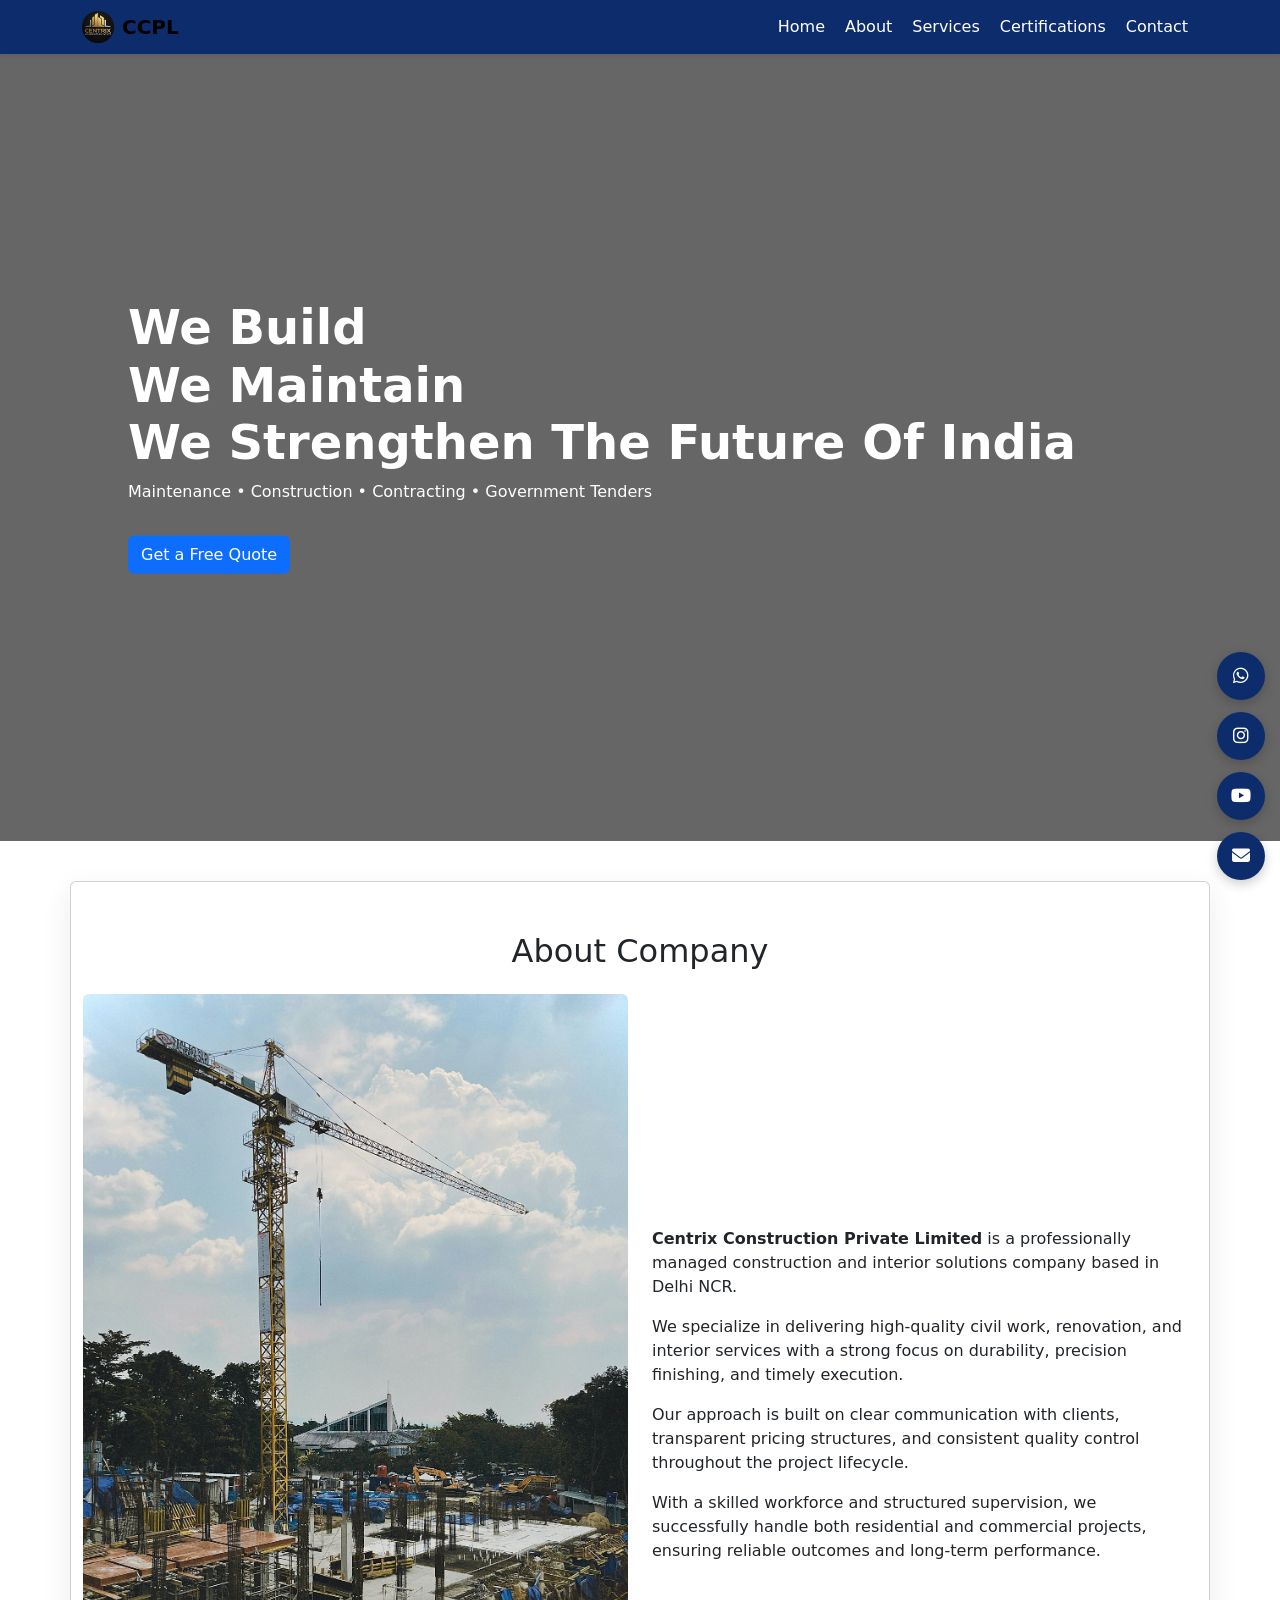
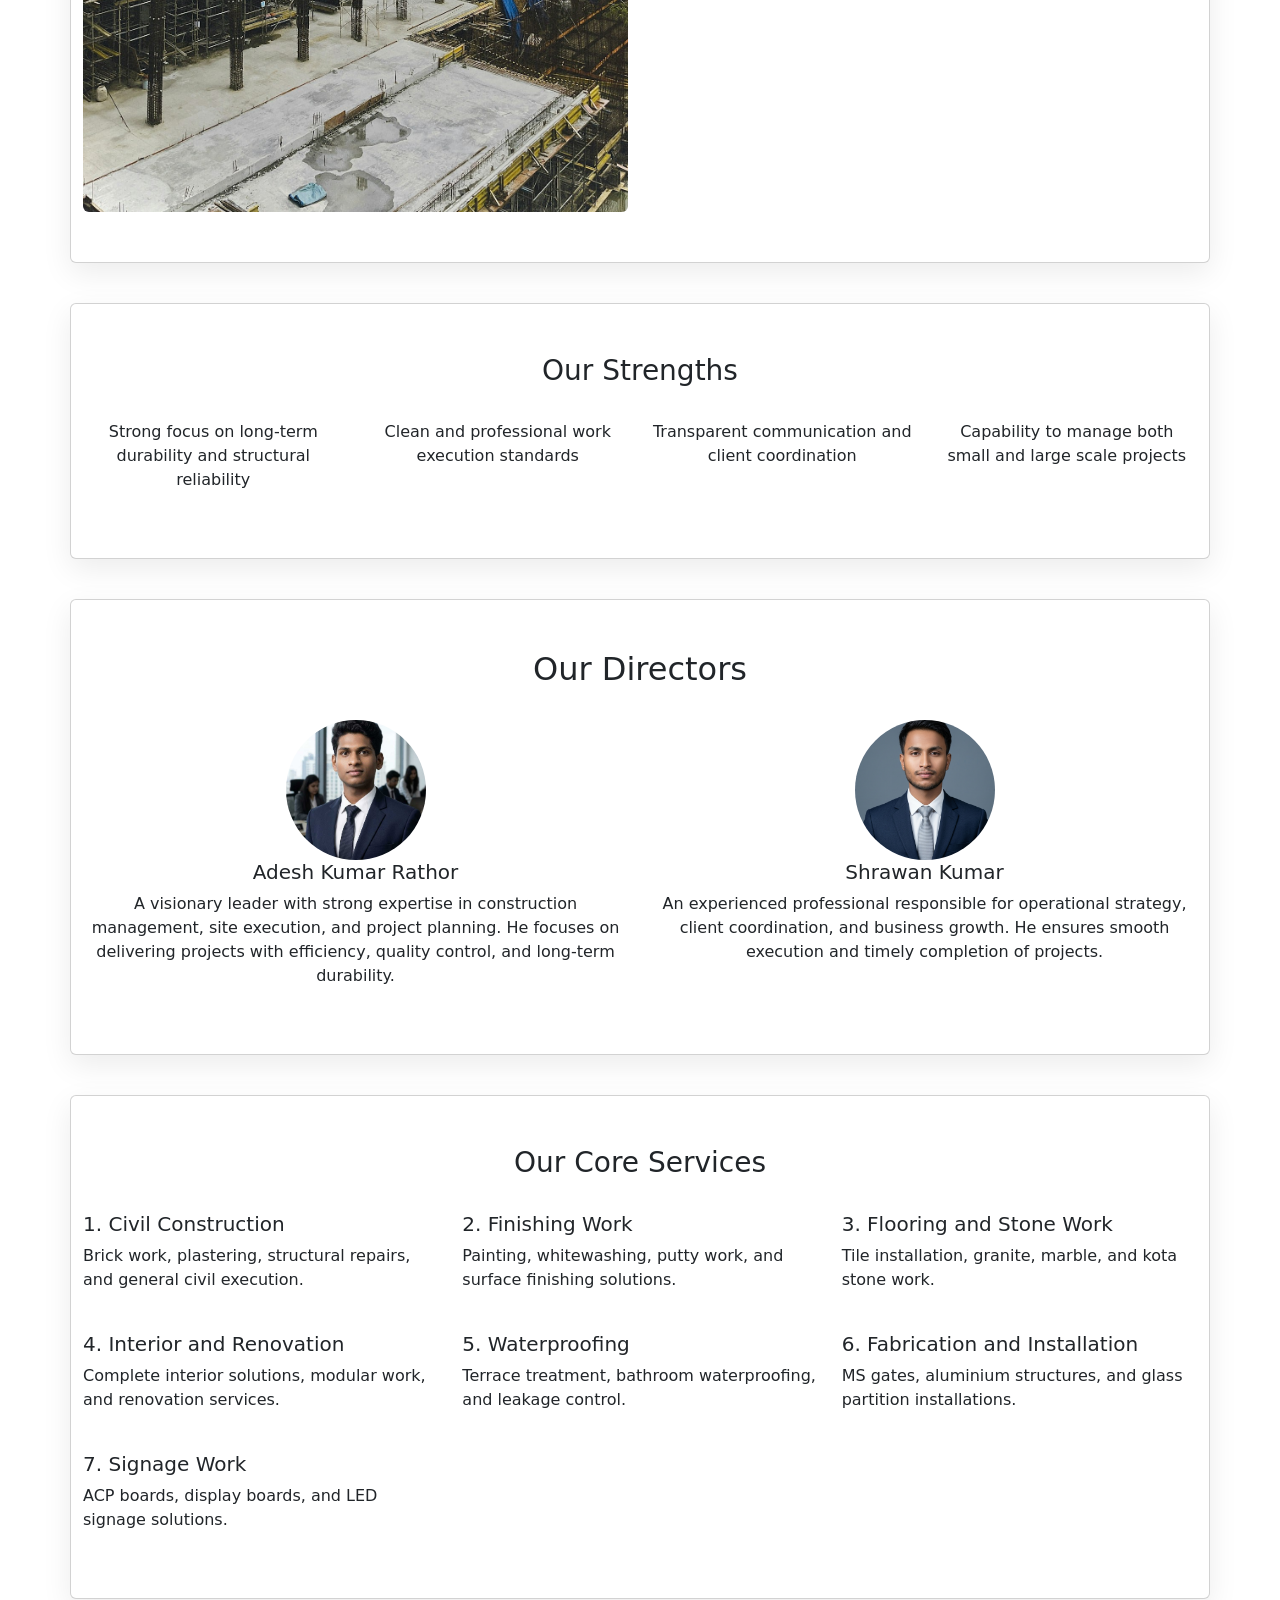
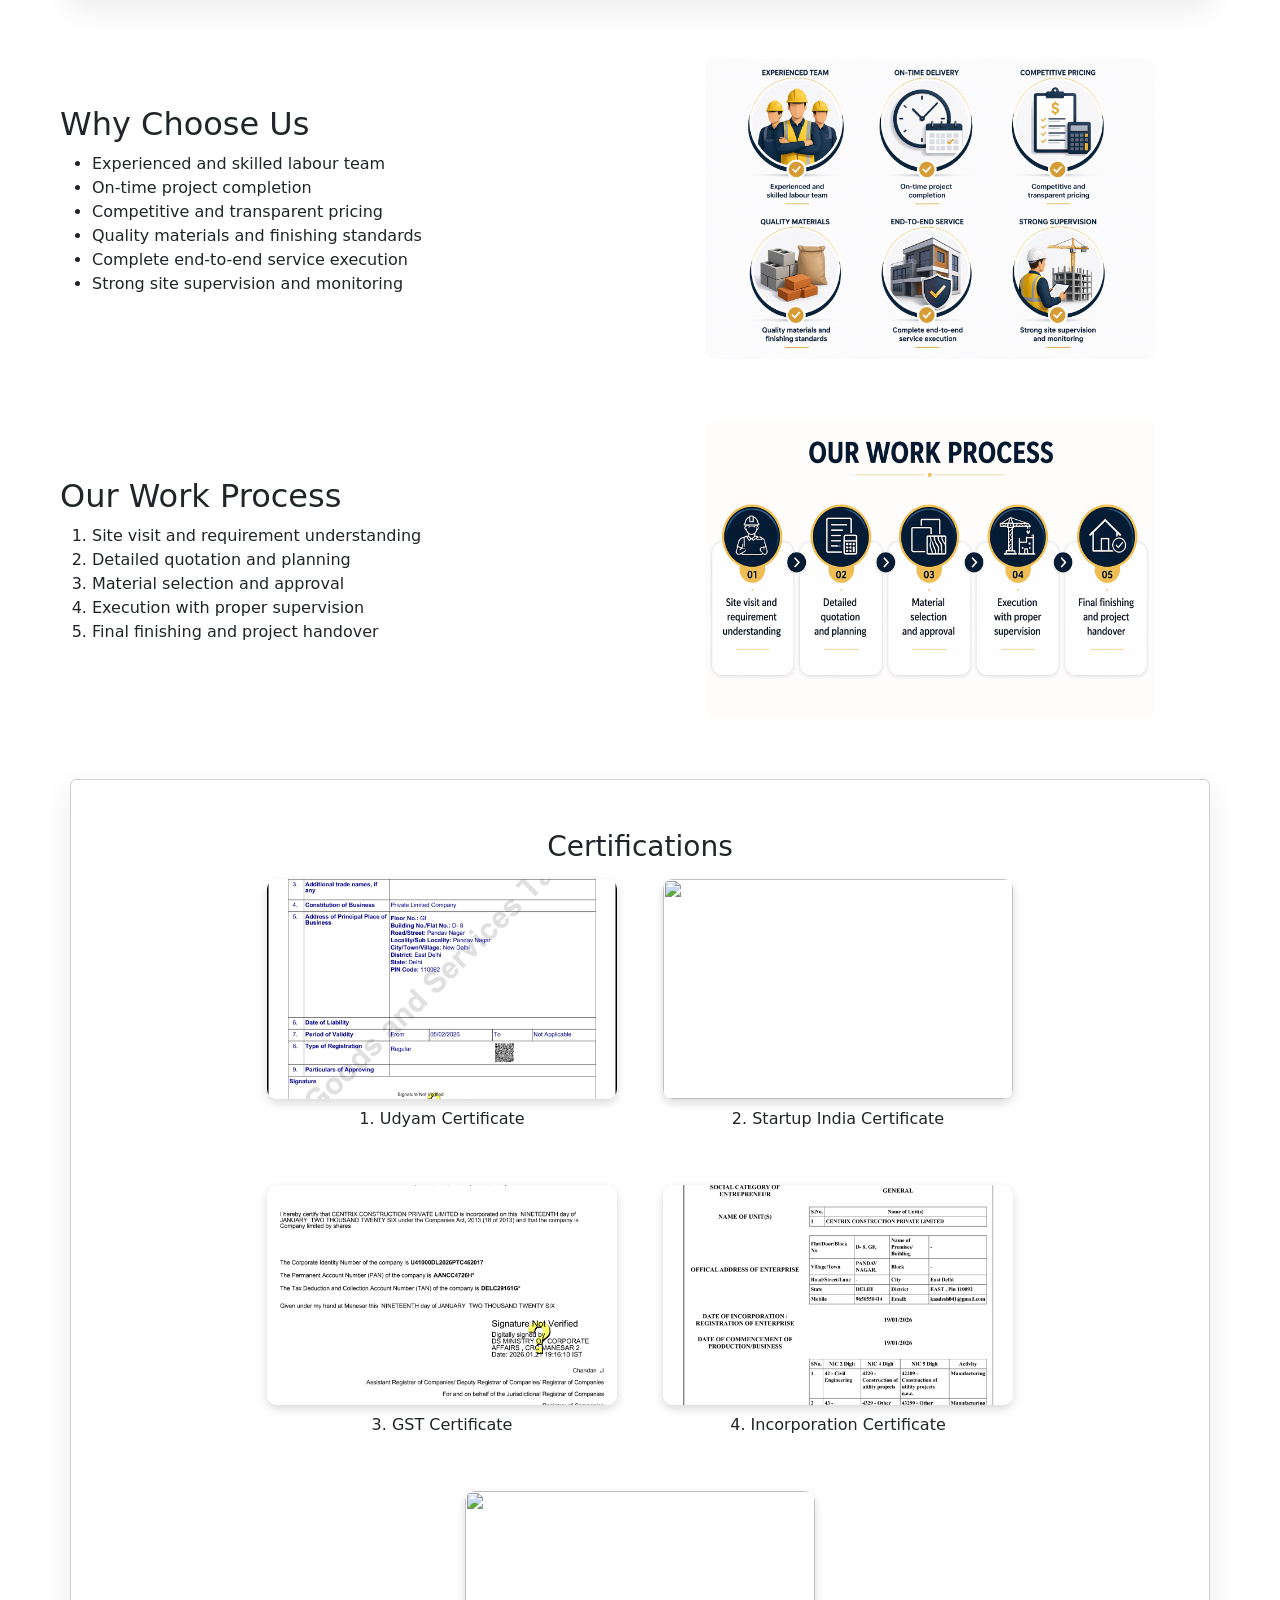
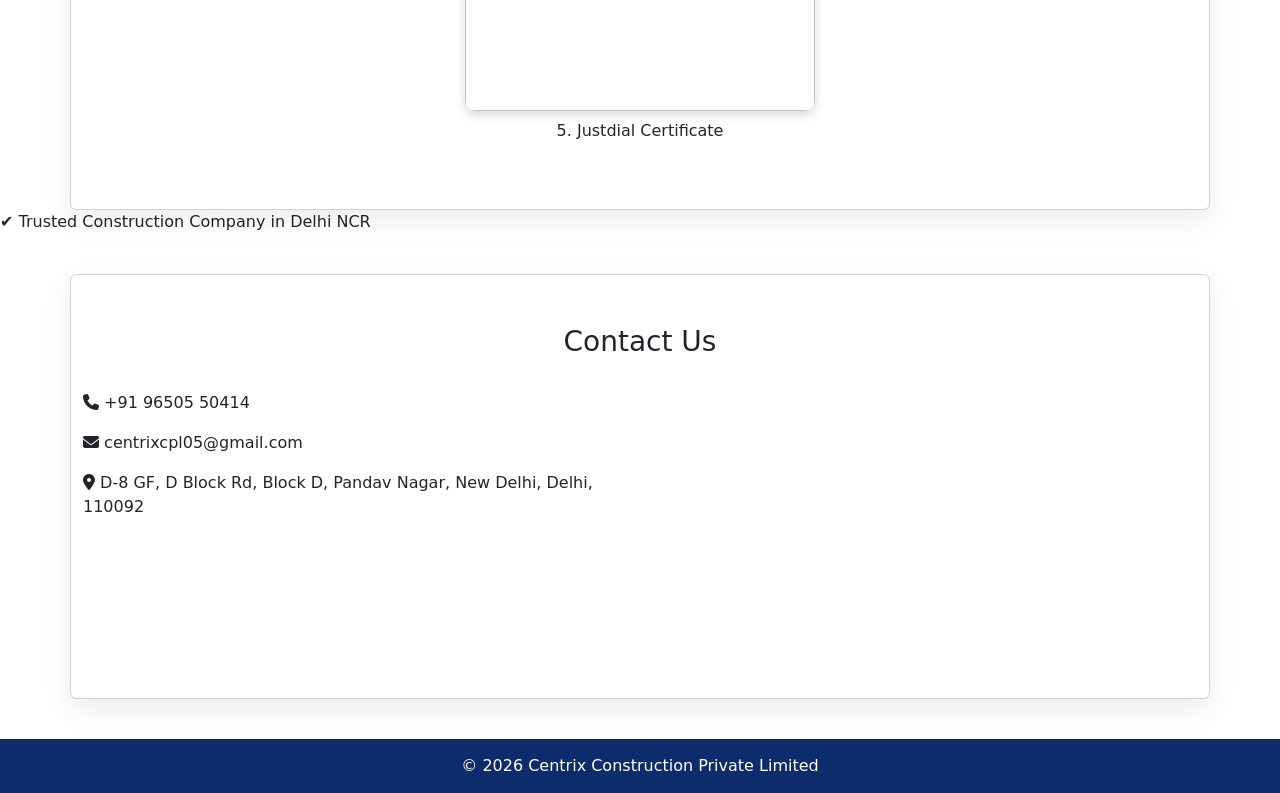
==== index.html @ 038dac26 "Update index.html" ====
<!DOCTYPE html>

<html lang="en">
<head>

<meta charset="UTF-8">
<meta name="viewport" content="width=device-width, initial-scale=1.0">

<title>construction company in delhi | Centrix Construction Pvt Ltd</title> 

<meta name="description" content="Centrix Construction Pvt Ltd is a leading construction company in Delhi offering civil construction, maintenance, contracting, and government tender services.">

<link rel="stylesheet" href="style.css">

<link href="https://cdn.jsdelivr.net/npm/bootstrap@5.3.0/dist/css/bootstrap.min.css" rel="stylesheet">

<link href="https://fonts.googleapis.com/css2?family=Poppins:wght@300;400;600;700&display=swap" rel="stylesheet">

<link rel="stylesheet" href="https://cdnjs.cloudflare.com/ajax/libs/font-awesome/6.5.0/css/all.min.css">

</head>

   <link rel="icon" href="images/logo.png" type="image/png">

<script type="application/ld+json">
{
  "@context": "https://schema.org",
  "@type": "Organization",
  "name": "Centrix Construction Private Limited",
  "url": "https://www.centrixconstructionprivatelimited.com",
  "logo": "https://www.centrixconstructionprivatelimited.com/images/logo.png"
}
</script>

  <script type="application/ld+json">
{
 "@context": "https://schema.org",
 "@type": "WebSite",
 "name": "Centrix Construction Pvt Ltd",
 "url": "https://www.centrixconstructionprivatelimited.com",
 "potentialAction": {
   "@type": "SearchAction",
   "target": "https://www.centrixconstructionprivatelimited.com/?s={search_term_string}",
   "query-input": "required name=search_term_string"
 }
}
</script>

<link rel="icon" href="/favicon.ico" type="image/x-icon">
<link rel="icon" type="image/png" sizes="32x32" href="/images/logo.png">
<link rel="apple-touch-icon" href="/images/logo.png">
<meta property="og:image" content="https://centrixconstructionprivatelimited.com/images/logo.png">

<body>

<div class="topbar">
  <div class="container d-flex justify-content-between">
    <span>Centrix Construction Private Limited</span>
    <span><i class="fa fa-phone"></i> +91 96505 50414</span>
  </div>
</div>

<nav id="navbar" class="navbar fixed-top shadow-sm">
  <div class="container d-flex justify-content-between align-items-center">
<a class="navbar-brand fw-bold text-black d-flex align-items-center m-0">
  <img src="images/logo.png" width="32" class="me-2">
  CCPL
</a>

<div class="nav-scroll">
  <ul class="navbar-nav flex-row m-0">
    <li class="nav-item"><a class="nav-link" href="#home">Home</a></li>
    <li class="nav-item"><a class="nav-link" href="#about">About</a></li>
    <li class="nav-item"><a class="nav-link" href="#services">Services</a></li>
    <li class="nav-item"><a class="nav-link" href="#certifications">Certifications</a></li>
    <li class="nav-item"><a class="nav-link" href="#contact">Contact</a></li>
  </ul>
</div>

  </div>
</nav>
  
<section id="home" class="hero">
  <div class="overlay"></div>
  <div class="hero-content">
    <h1>
      <div>We Build</div>
      <div>We Maintain</div>
      <div>We Strengthen The Future Of India</div>
    </h1>
    <p>Maintenance • Construction • Contracting • Government Tenders</p>
    <a href="#contact" class="btn btn-primary mt-3">Get a Free Quote</a>
  </div>
</section>

<section id="about" class="container section-card card">
  <h2 class="text-center mb-4">About Company</h2>

  <div class="row align-items-center">
    <div class="col-md-6">
      <img src="images/team.jpg" class="img-fluid rounded">
    </div>
<div class="col-md-6">
  <p>
    <strong>Centrix Construction Private Limited</strong> is a professionally managed construction and interior solutions company based in Delhi NCR.
  </p>

  <p>
    We specialize in delivering high-quality civil work, renovation, and interior services with a strong focus on durability, precision finishing, and timely execution.
  </p>

  <p>
    Our approach is built on clear communication with clients, transparent pricing structures, and consistent quality control throughout the project lifecycle.
  </p>

  <p>
    With a skilled workforce and structured supervision, we successfully handle both residential and commercial projects, ensuring reliable outcomes and long-term performance.
  </p>
</div>

  </div>
</section>

<section class="container section-card text-center card">
  <h3>Our Strengths</h3>
  <div class="row mt-4">
    <div class="col-md-3">
      <p>Strong focus on long-term durability and structural reliability</p>
    </div>
    <div class="col-md-3">
      <p>Clean and professional work execution standards</p>
    </div>
    <div class="col-md-3">
      <p>Transparent communication and client coordination</p>
    </div>
    <div class="col-md-3">
      <p>Capability to manage both small and large scale projects</p>
    </div>
  </div>
</section>

  <section id="directors" class="container section-card text-center card">
  <h2>Our Directors</h2>

  <div class="row mt-4">

    <div class="col-md-6">
      <img src="images/director1.jpg" class="director-img">
      <h5>Adesh Kumar Rathor</h5>
      <p>
        A visionary leader with strong expertise in construction management, site execution, and project planning. He focuses on delivering projects with efficiency, quality control, and long-term durability.
      </p>
    </div>

    <div class="col-md-6">
      <img src="images/director2.jpg" class="director-img">
      <h5>Shrawan Kumar</h5>
      <p>
        An experienced professional responsible for operational strategy, client coordination, and business growth. He ensures smooth execution and timely completion of projects.
      </p>
    </div>

  </div>
</section>

<section id="services" class="container section-card card">
  <h3 class="text-center">Our Core Services</h3>

  <div class="row mt-4">
<div class="col-md-4 mb-4">
  <h5>1. Civil Construction</h5>
  <p>Brick work, plastering, structural repairs, and general civil execution.</p>
</div>

<div class="col-md-4 mb-4">
  <h5>2. Finishing Work</h5>
  <p>Painting, whitewashing, putty work, and surface finishing solutions.</p>
</div>

<div class="col-md-4 mb-4">
  <h5>3. Flooring and Stone Work</h5>
  <p>Tile installation, granite, marble, and kota stone work.</p>
</div>

<div class="col-md-4 mb-4">
  <h5>4. Interior and Renovation</h5>
  <p>Complete interior solutions, modular work, and renovation services.</p>
</div>

<div class="col-md-4 mb-4">
  <h5>5. Waterproofing</h5>
  <p>Terrace treatment, bathroom waterproofing, and leakage control.</p>
</div>

<div class="col-md-4 mb-4">
  <h5>6. Fabrication and Installation</h5>
  <p>MS gates, aluminium structures, and glass partition installations.</p>
</div>

<div class="col-md-4">
  <h5>7. Signage Work</h5>
  <p>ACP boards, display boards, and LED signage solutions.</p>
</div>

  </div>
</section>

<div class="section-flex">
  <div class="text-content">
    <h2>Why Choose Us</h2>
    <ul>
      <li>Experienced and skilled labour team</li>
      <li>On-time project completion</li>
      <li>Competitive and transparent pricing</li>
      <li>Quality materials and finishing standards</li>
      <li>Complete end-to-end service execution</li>
      <li>Strong site supervision and monitoring</li>
    </ul>
  </div>

  <div class="image-content">
    <img src="images/whychooseus.png" alt="Why Choose Us">
  </div>
</div>

<div class="section-flex">
  <div class="text-content">
    <h2>Our Work Process</h2>
    <ol>
      <li>Site visit and requirement understanding</li>
      <li>Detailed quotation and planning</li>
      <li>Material selection and approval</li>
      <li>Execution with proper supervision</li>
      <li>Final finishing and project handover</li>
    </ol>
  </div>

  <div class="image-content">
    <img src="images/workprocess.png" alt="Work Process">
  </div>
</div>

<section id="certifications" class="container section-card text-center card">
  <h3>Certifications</h3>

  <div class="cert-container">

    <div class="cert-card">
      <img src="images/cert1.jpg" class="cert-img" onclick="openModal(this)">
      <p>1. Udyam Certificate</p>
    </div>

    <div class="cert-card">
      <img src="startup-india.jpg" class="cert-img" onclick="openModal(this)">
      <p>2. Startup India Certificate</p>
    </div>

    <div class="cert-card">
      <img src="images/cert2.jpg" class="cert-img" onclick="openModal(this)">
      <p>3. GST Certificate</p>
    </div>

    <div class="cert-card">
      <img src="images/cert3.jpg" class="cert-img" onclick="openModal(this)">
      <p>4. Incorporation Certificate</p>
    </div>

    <div class="cert-card">
      <img src="justdial.jpg" class="cert-img" onclick="openModal(this)">
      <p>5. Justdial Certificate</p>
    </div>

  </div>

  <!-- Modal -->
  <div id="certModal" class="cert-modal" onclick="closeModal()">
    <img id="certModalImg">
  </div>

</section>

   <div class="floating-banner" id="floatingBanner">
  ✔ Trusted Construction Company in Delhi NCR
</div>

<div class="floating-icons">
  <a href="https://wa.me/919650550414" target="_blank"><i class="fab fa-whatsapp"></i></a>
  <a href="https://instagram.com/centrixconstructionpvtltd" target="_blank"><i class="fab fa-instagram"></i></a>
  <a href="https://youtube.com/@Centrixconstructionpvtltd" target="_blank"><i class="fab fa-youtube"></i></a>
  <a href="mailto:centrixcpl05@gmail.com"><i class="fa fa-envelope"></i></a>
</div>

<section id="contact" class="container section-card card">
  <h3 class="text-center">Contact Us</h3>

  <div class="row mt-4">
    <div class="col-md-6">
      <p><i class="fa fa-phone"></i> +91 96505 50414</p>
      <p><i class="fa fa-envelope"></i> centrixcpl05@gmail.com</p>
      <p><i class="fa fa-map-marker-alt"></i> D-8 GF, D Block Rd, Block D, Pandav Nagar, New Delhi, Delhi, 110092</p>
    </div>
<div class="col-md-6">
  <iframe src="https://www.google.com/maps/embed?pb=!1m18!1m12!1m3!1d3502.3814201403093!2d77.2860366!3d28.618328499999997!2m3!1f0!2f0!3f0!3m2!1i1024!2i768!4f13.1!3m3!1m2!1s0x390ce3961703106d%3A0xb455dfdc86fac52d!2sCENTRIX%20CONSTRUCTION%20PRIVATE%20LIMITED!5e0!3m2!1sen!2sin!4v1776071058905!5m2!1sen!2sin" width="100%" height="250" style="border:0;" allowfullscreen="" loading="lazy"></iframe>
</div>

  </div>
</section>

<footer class="footer text-center">
  © 2026 Centrix Construction Private Limited
</footer>

<!-- IMAGE POPUP FIX -->

<div id="imagePopup" style="display:none; position:fixed; top:0; left:0; width:100%; height:100%; background:rgba(0,0,0,0.85); justify-content:center; align-items:center; z-index:10000;">
  <span onclick="closeImage()" style="position:absolute; top:20px; right:30px; color:white; font-size:32px; cursor:pointer;">×</span>
  <img id="popupImg" style="max-width:90%; max-height:85%; border-radius:8px;">
</div>

<script src="script.js"></script>

</body>
</html>
---- style.css ----
body {
  font-family: 'Poppins', sans-serif;
  background: #f4f6f9;
}

html {
  scroll-behavior: smooth;
}

.topbar {
  background: #0d2c6c;
  color: white;
  padding: 5px 0;
  font-size: 14px;
}

/* NAVBAR */
#navbar {
  background: #0d2c6c !important;
  transition: top 0.4s ease;
  position: fixed;
  width: 100%;
  z-index: 9999;
}

.cert-img {
  width: 140px;
  margin: 8px;
  border-radius: 8px;
  cursor: pointer;
  transition: 0.3s;
}

#certifications .mt-4 {
  display: flex;
  justify-content: center;
  flex-wrap: wrap;
}

.nav-link {
  color: white !important;
}

/* HERO */
.hero {
  height: 90vh;
  background: url('images/hero.jpg') center/cover no-repeat;
  position: relative;
}

.overlay {
  position: absolute;
  width: 100%;
  height: 100%;
  background: rgba(0,0,0,0.6);
}

.hero-content {
  position: absolute;
  top: 50%;
  left: 10%;
  transform: translateY(-50%);
  color: white;
}

.hero h1 {
  font-size: 48px;
  font-weight: 700;
}

/* CARDS */
.section-card {
  background: white;
  padding: 50px;
  margin-top: 40px;
  border-radius: 12px;
  box-shadow: 0 10px 30px rgba(0,0,0,0.08);
}

/* SERVICES */
.service-box {
  padding: 25px;
  transition: 0.3s;
}

.service-box:hover {
  transform: translateY(-8px);
}

.icon {
  font-size: 28px;
  color: #0d2c6c;
}

/* DIRECTORS */
.director-img {
  width: 140px;
  height: 140px;
  border-radius: 50%;
  object-fit: cover;
}

/* FLOATING SOCIAL (PROFESSIONAL) */
.floating-icons {
  position: fixed;
  right: 15px;
  bottom: 20px;
  display: flex;
  flex-direction: column;
  gap: 12px;
  z-index: 9999;
}

.floating-icons a {
  width: 48px;
  height: 48px;
  background: #0d2c6c;
  color: white;
  display: flex;
  align-items: center;
  justify-content: center;
  border-radius: 50%;
  text-decoration: none;
  font-size: 18px;
  box-shadow: 0 4px 12px rgba(0,0,0,0.2);
  transition: 0.3s;
}

.floating-icons a:hover {
  transform: translateY(-3px) scale(1.05);
}

/* FOOTER */
.footer {
  background: #0d2c6c;
  color: white;
  padding: 15px;
  margin-top: 40px;
}

/* NAVBAR COMPACT */
#navbar {
  background: #0d2c6c !important;
  padding: 6px 0;
  transition: top 0.4s ease;
  z-index: 9999;
}

/* NAV LINKS SMALL */
.nav-link {
  color: white !important;
  font-size: 13px;
  padding: 6px 10px !important;
  white-space: nowrap;
}

/* HORIZONTAL SCROLL ON MOBILE */
.nav-scroll {
  overflow-x: auto;
}

.nav-scroll::-webkit-scrollbar {
  display: none;
}

/* KEEP LINKS IN ONE LINE */
.navbar-nav {
  flex-wrap: nowrap;
}

/* SMALL LOGO */
.navbar-brand img {
  width: 32px;
}

.section-flex {
  display: flex;
  align-items: center;          /* vertical alignment */
  justify-content: space-between;
  gap: 30px;                    /* reduce gap */
  margin: 60px auto;
  max-width: 1200px;            /* keep content centered */
  padding: 0 20px;
}

.text-content {
  flex: 1;
  max-width: 550px;             /* control text width */
}

.image-content {
  flex: 1;
  display: flex;
  justify-content: center;      /* center image properly */
}

.image-content img {
  width: 100%;
  max-width: 450px;             /* control image size */
  height: auto;
  border-radius: 10px;
}

/* Mobile responsive */
@media (max-width: 768px) {
  .section-flex {
    flex-direction: column;
  }

  .image-content {
    text-align: center;
  }
}

/* Certifications Images */
.cert-container {
    display: flex;
    justify-content: center;
    gap: 30px;
    flex-wrap: wrap;
}

.cert-img {
    width: 350px;
    height: 220px; /* forces landscape look */
    object-fit: cover;
    border-radius: 10px;
    cursor: pointer;
    transition: 0.3s;
    box-shadow: 0 4px 10px rgba(0,0,0,0.15);
}

.cert-img:hover {
    transform: scale(1.05);
}

/* Modal */
.cert-modal {
    display: none;
    position: fixed;
    z-index: 999;
    left: 0;
    top: 0;
    width: 100%;
    height: 100%;
    background: rgba(0,0,0,0.9);
    justify-content: center;
    align-items: center;
}

.cert-modal img {
    max-width: 90%;
    max-height: 90%;
    border-radius: 10px;
}
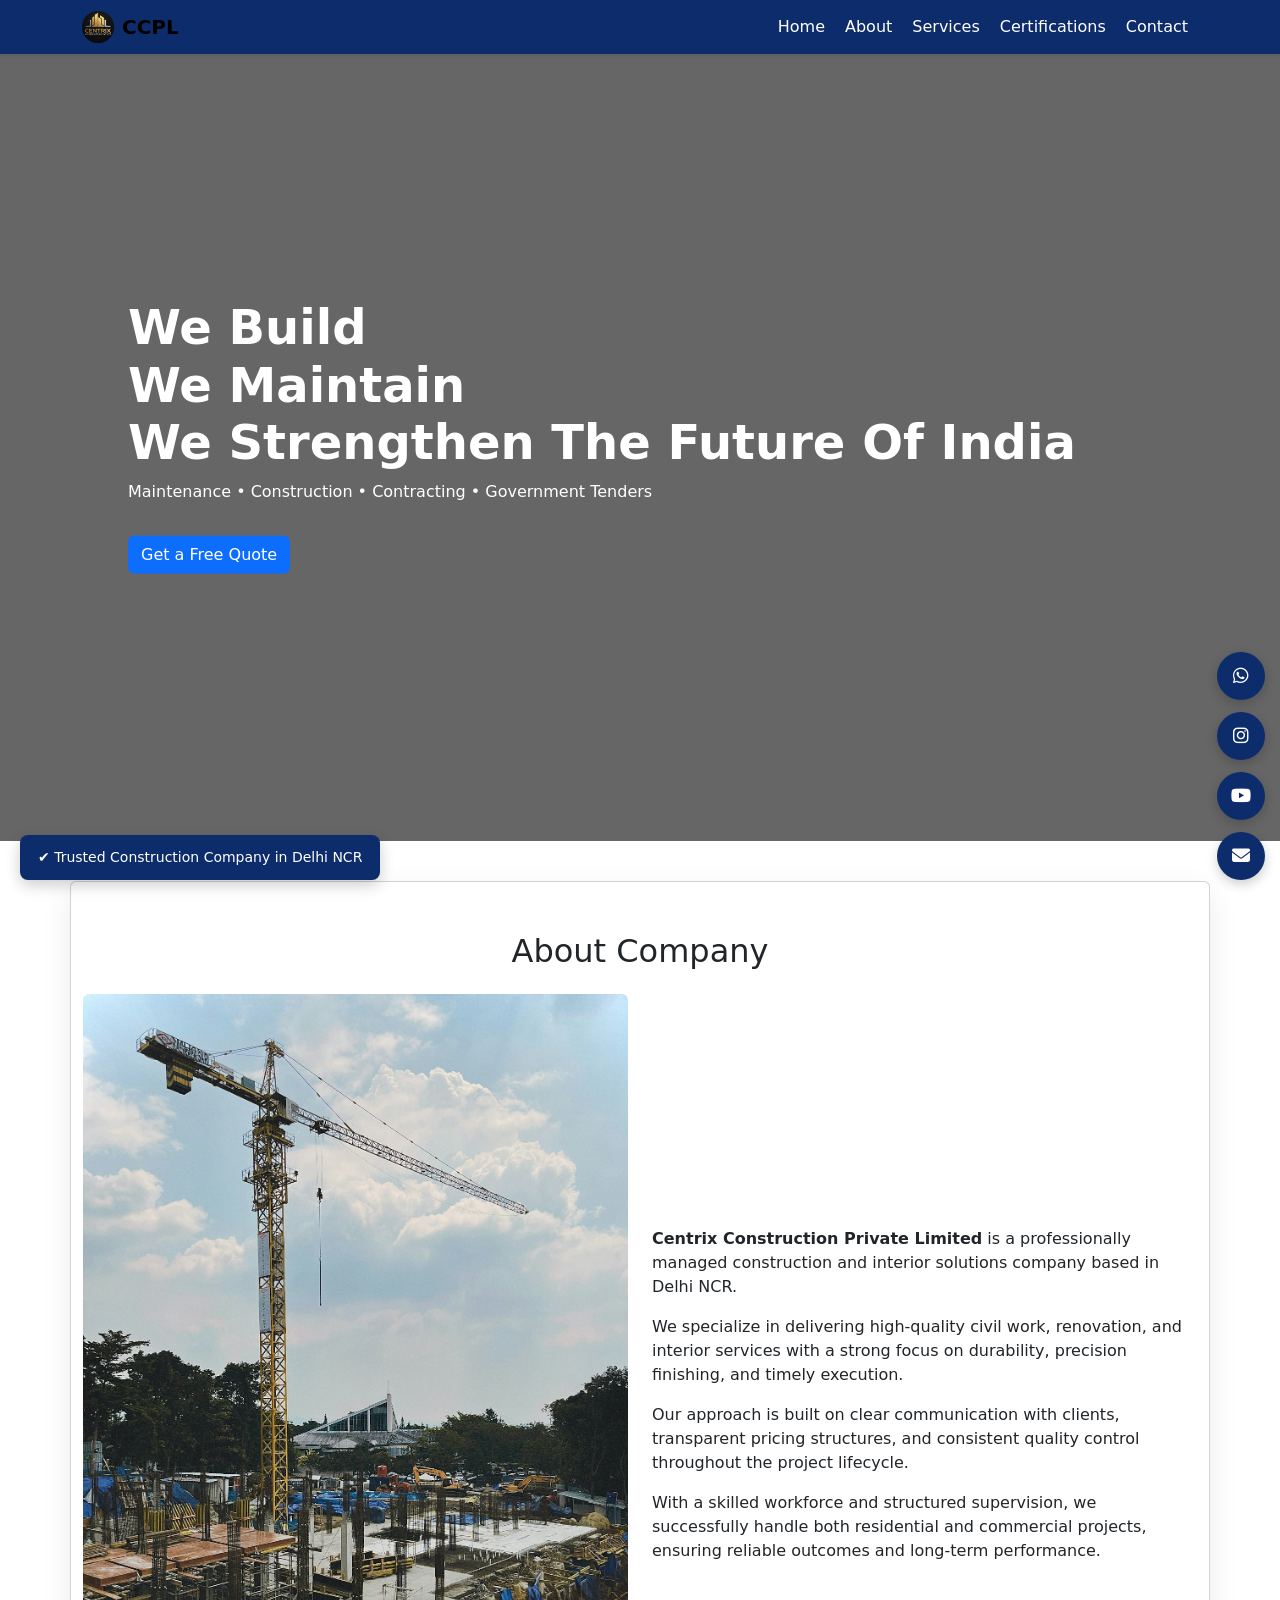
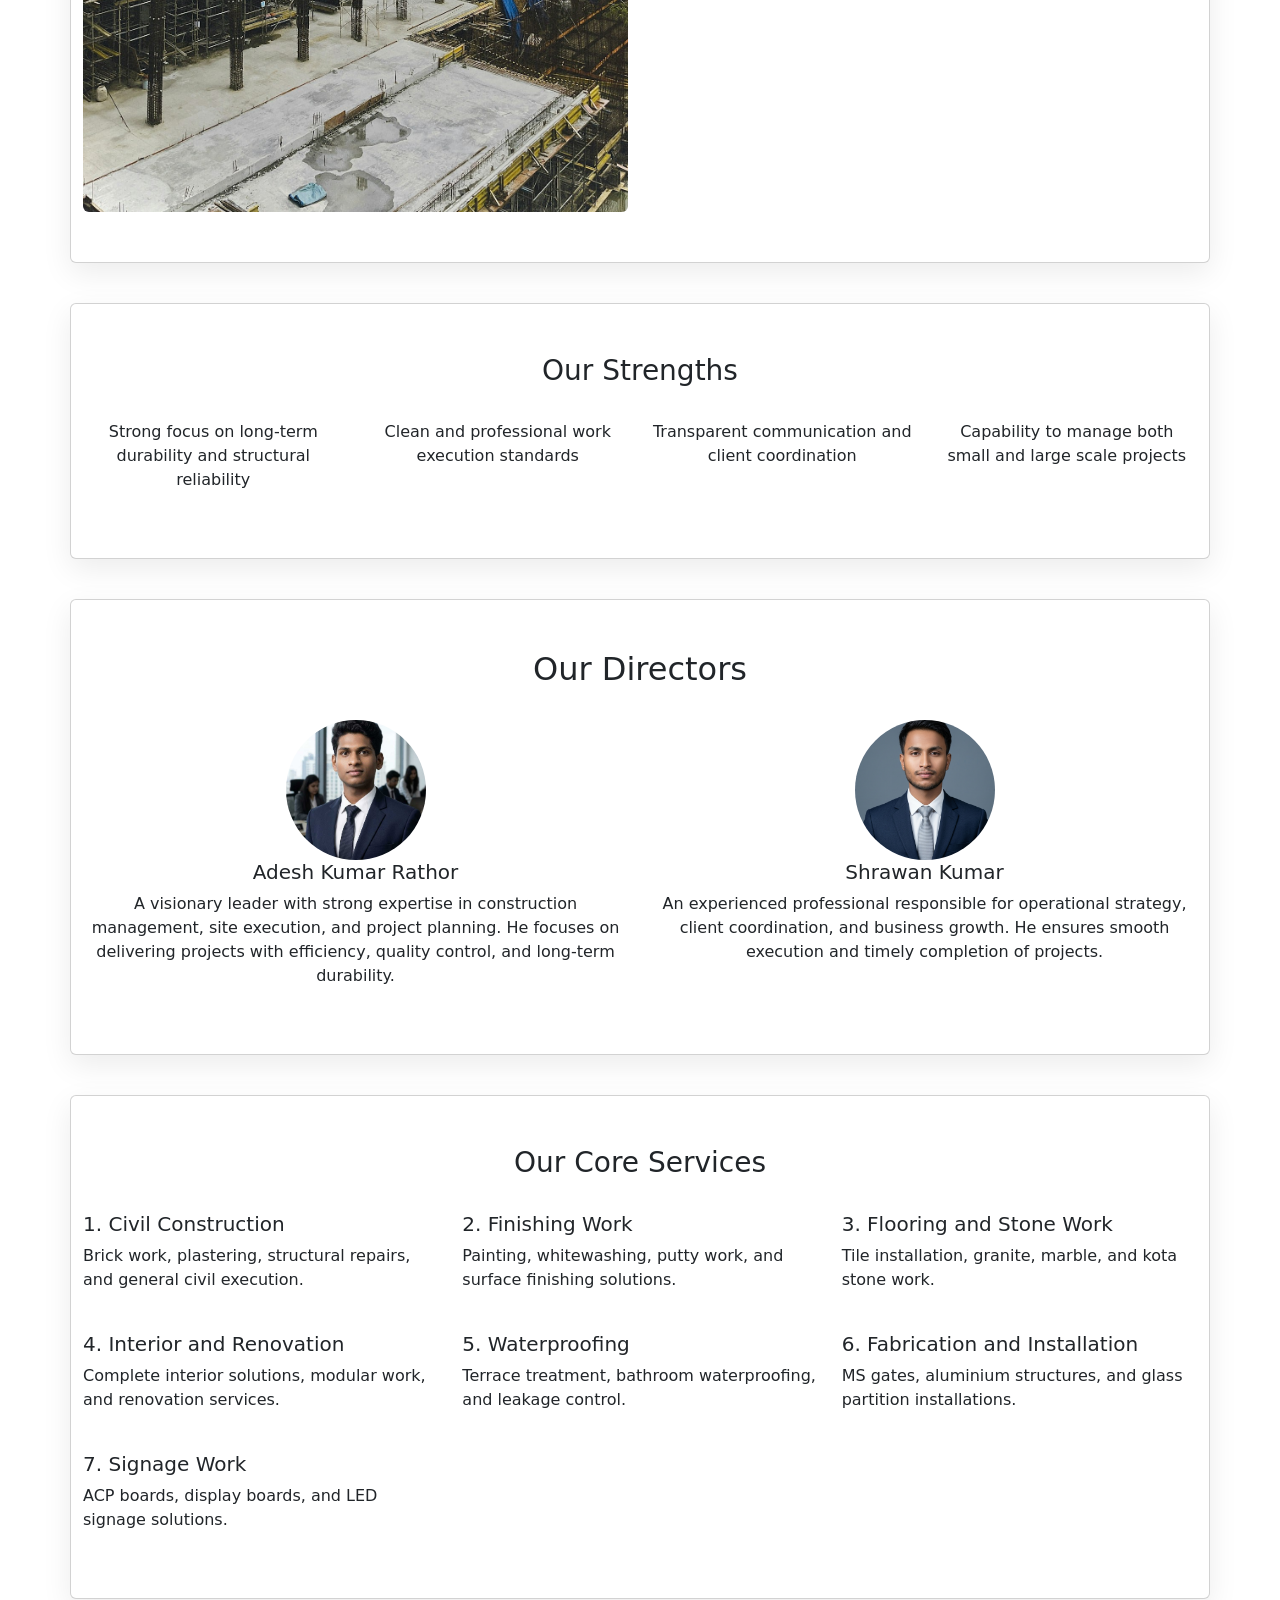
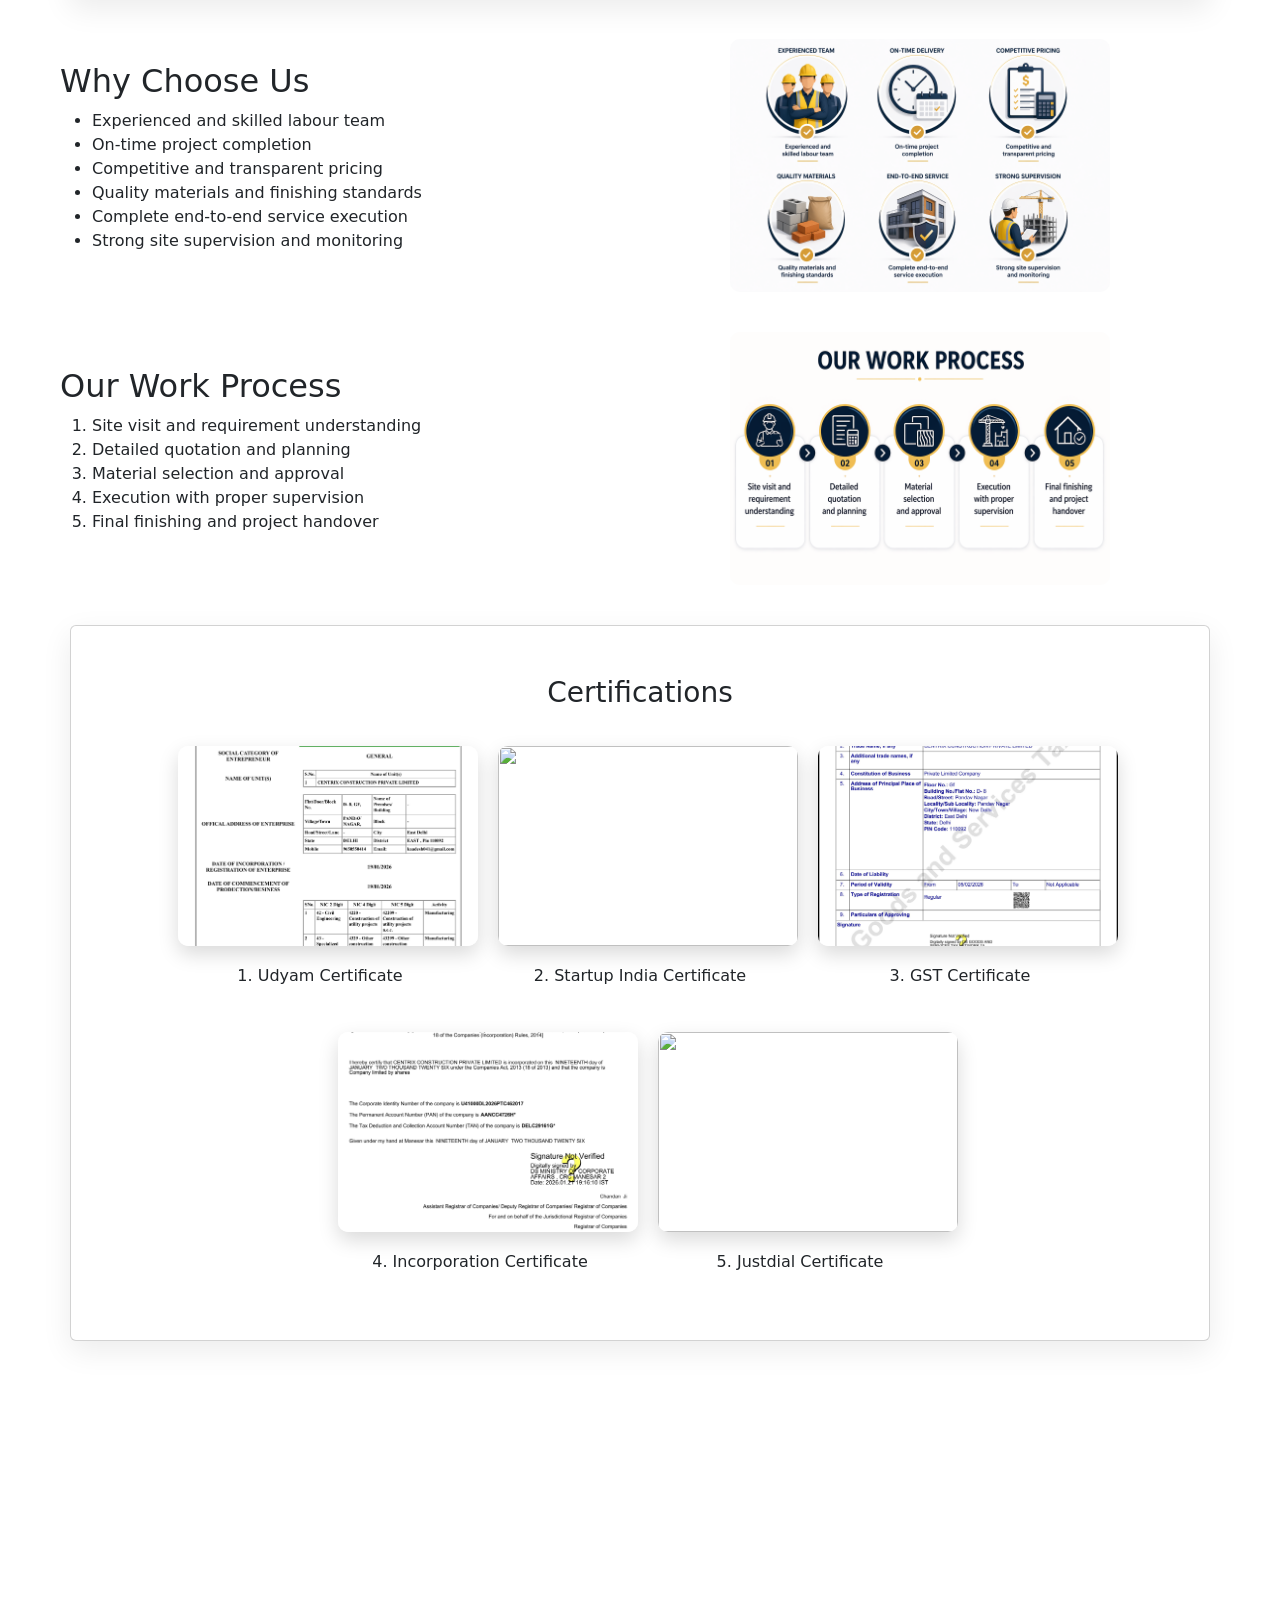
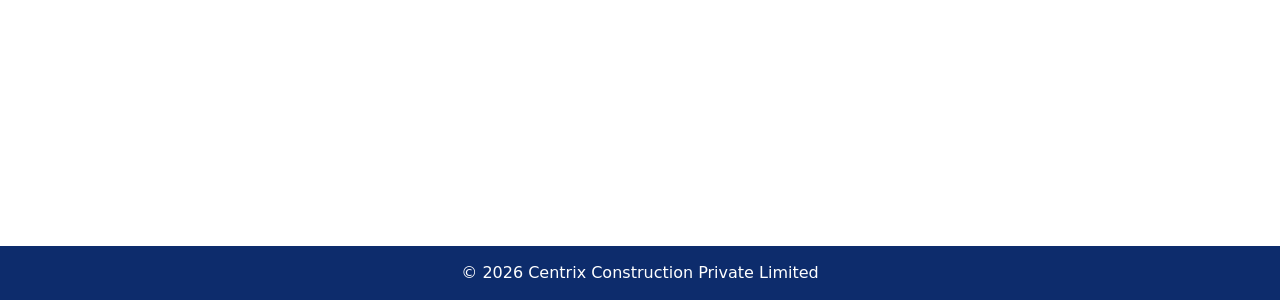
==== commit 3e972e6f: "Update index.html" ====
--- a/index.html
+++ b/index.html
@@ -246,7 +246,7 @@
   <div class="cert-container">
 
     <div class="cert-card">
-      <img src="images/cert1.jpg" class="cert-img" onclick="openModal(this)">
+      <img src="images/cert3.jpg" class="cert-img" onclick="openModal(this)">
       <p>1. Udyam Certificate</p>
     </div>
 
@@ -256,12 +256,12 @@
     </div>
 
     <div class="cert-card">
+      <img src="images/cert1.jpg" class="cert-img" onclick="openModal(this)">
+      <p>3. GST Certificate</p>
+    </div>
+
+    <div class="cert-card">
       <img src="images/cert2.jpg" class="cert-img" onclick="openModal(this)">
-      <p>3. GST Certificate</p>
-    </div>
-
-    <div class="cert-card">
-      <img src="images/cert3.jpg" class="cert-img" onclick="openModal(this)">
       <p>4. Incorporation Certificate</p>
     </div>
 
--- a/style.css
+++ b/style.css
@@ -253,3 +253,104 @@
     max-height: 90%;
     border-radius: 10px;
 }
+
+/* ===== CERTIFICATION PREMIUM ===== */
+.cert-container {
+    display: flex;
+    justify-content: center;
+    gap: 20px;
+    flex-wrap: wrap;
+    margin-top: 20px;
+}
+
+.cert-card {
+    width: 300px;
+    transition: 0.4s;
+    text-align: center;
+}
+
+.cert-card:hover {
+    transform: translateY(-8px) scale(1.02);
+}
+
+.cert-img {
+    width: 100%;
+    height: 200px;
+    object-fit: cover;
+    border-radius: 10px;
+    cursor: pointer;
+    box-shadow: 0 8px 20px rgba(0,0,0,0.15);
+}
+
+.cert-card p {
+    margin-top: 10px;
+    font-weight: 500;
+}
+
+/* MODAL */
+.cert-modal {
+    display: none;
+    position: fixed;
+    z-index: 9999;
+    top: 0;
+    left: 0;
+    width: 100%;
+    height: 100%;
+    background: rgba(0,0,0,0.85);
+    backdrop-filter: blur(6px);
+    justify-content: center;
+    align-items: center;
+}
+
+.cert-modal img {
+    max-width: 90%;
+    max-height: 90%;
+    border-radius: 12px;
+    animation: zoomIn 0.3s ease;
+}
+
+@keyframes zoomIn {
+    from {transform: scale(0.7); opacity: 0;}
+    to {transform: scale(1); opacity: 1;}
+}
+
+/* ===== GAP FIX ===== */
+.section-flex {
+  gap: 10px !important;
+  margin: 40px auto !important;
+}
+
+.image-content img {
+  max-width: 380px !important;
+}
+
+/* ===== SMOOTH UI ===== */
+* {
+  transition: all 0.3s ease;
+}
+
+/* ===== SCROLL ANIMATION ===== */
+.section-card {
+  opacity: 0;
+  transform: translateY(40px);
+}
+
+/* ===== FLOATING BANNER ===== */
+.floating-banner {
+  position: fixed;
+  bottom: 20px;
+  left: 20px;
+  background: #0d2c6c;
+  color: white;
+  padding: 12px 18px;
+  border-radius: 8px;
+  font-size: 14px;
+  z-index: 9999;
+  box-shadow: 0 5px 15px rgba(0,0,0,0.2);
+  animation: slideUp 0.5s ease;
+}
+
+@keyframes slideUp {
+  from { transform: translateY(50px); opacity: 0; }
+  to { transform: translateY(0); opacity: 1; }
+}
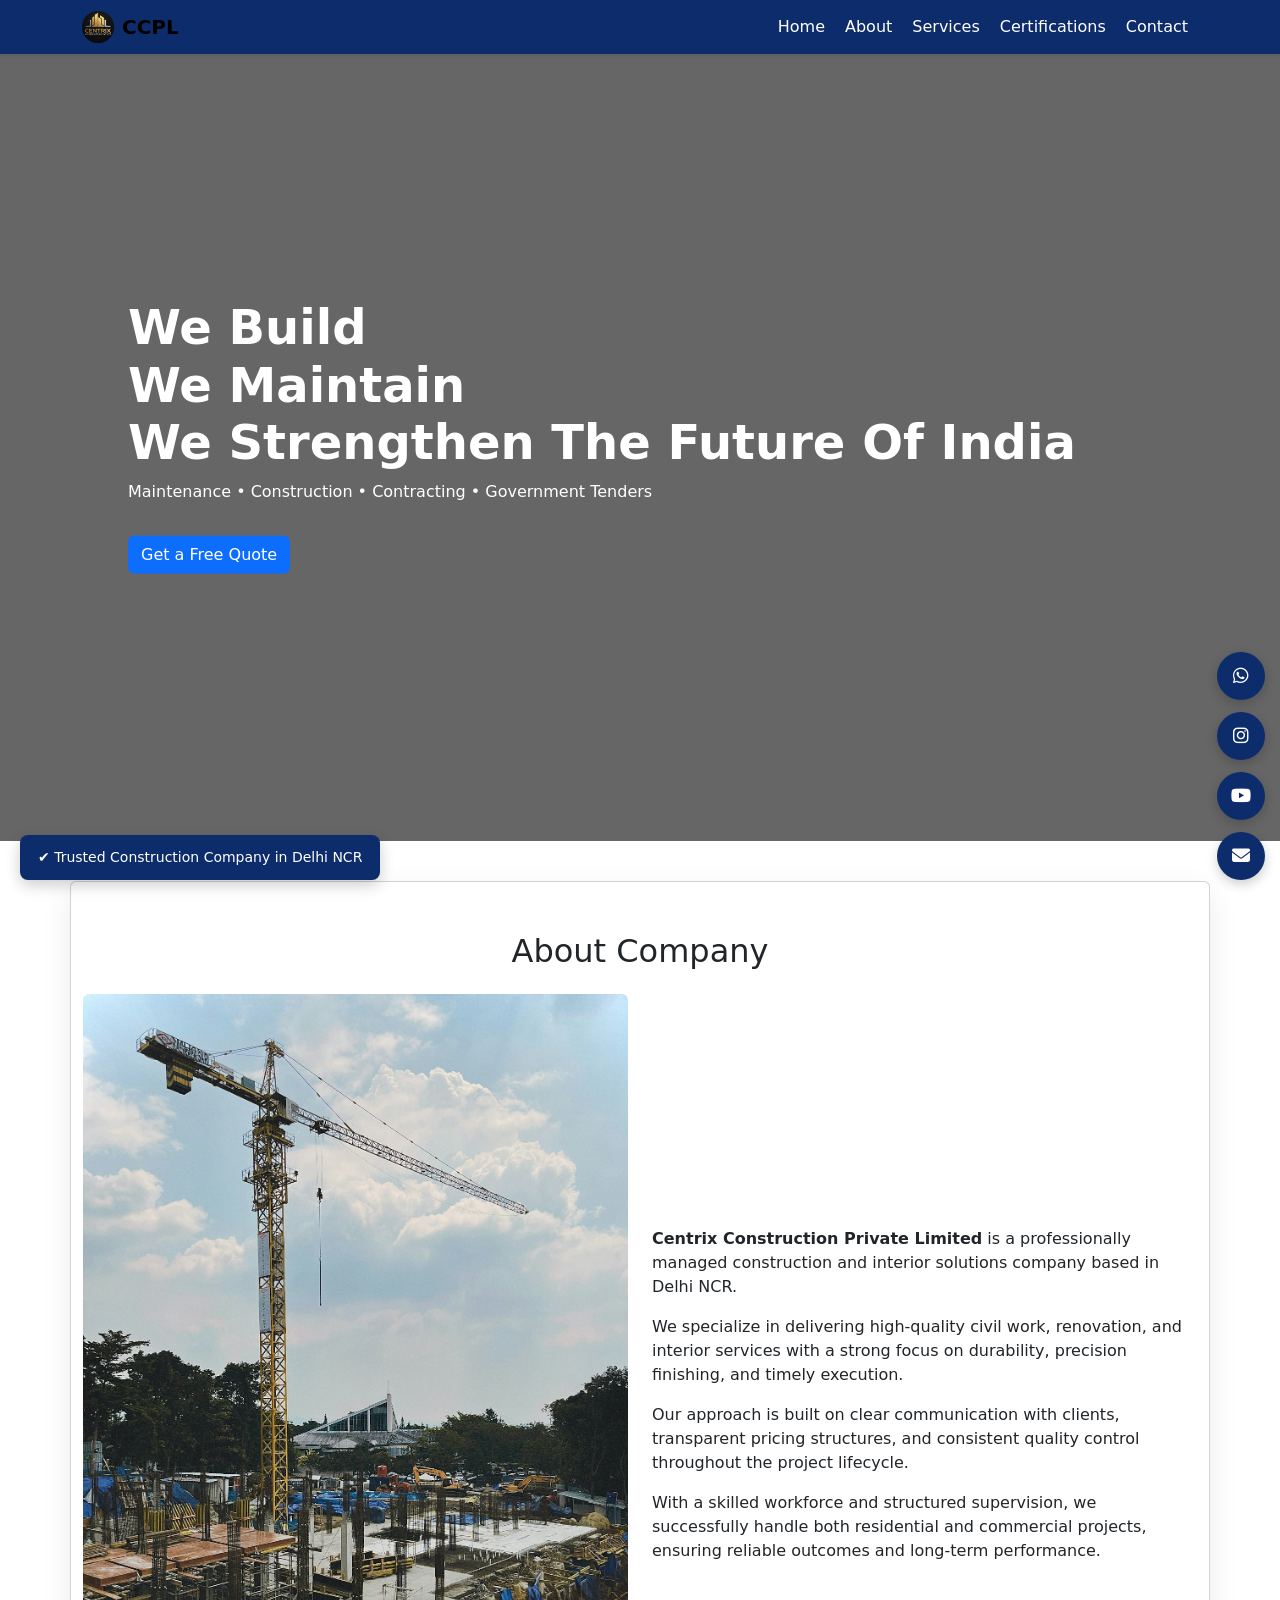
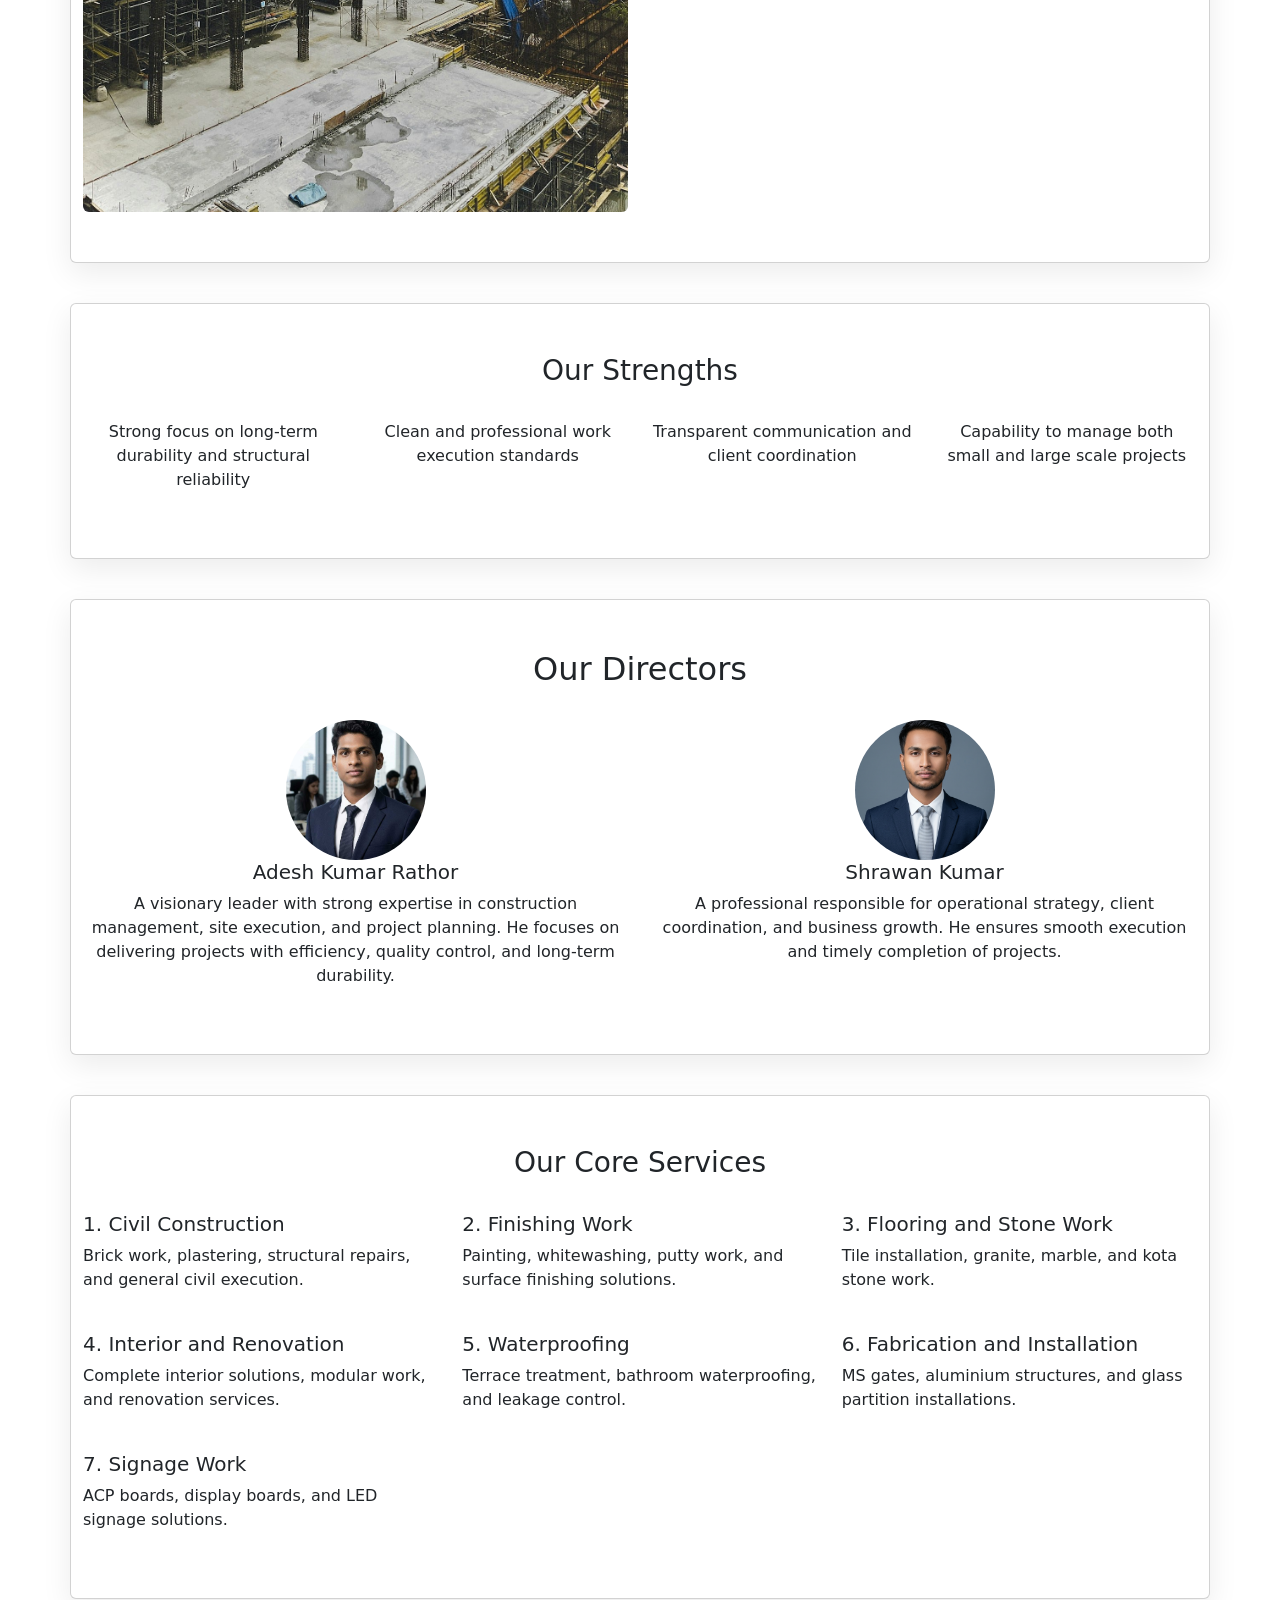
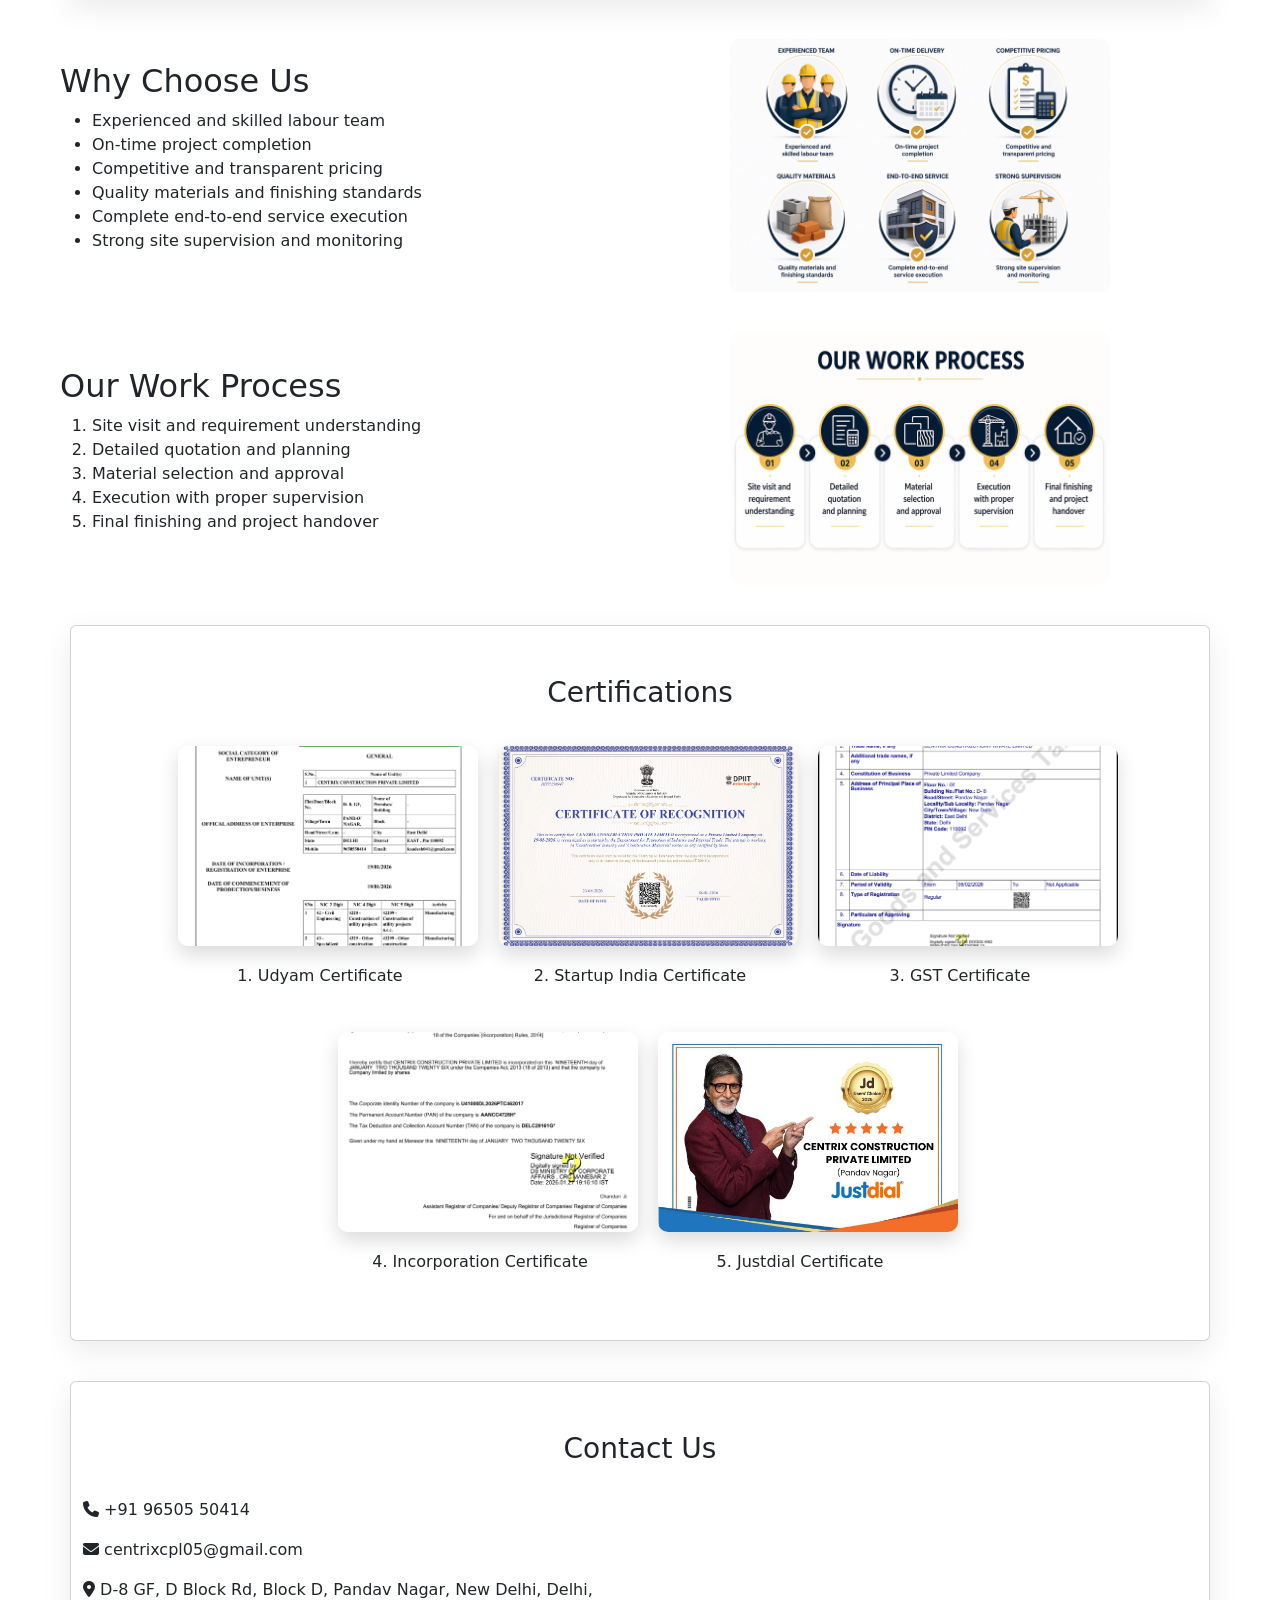
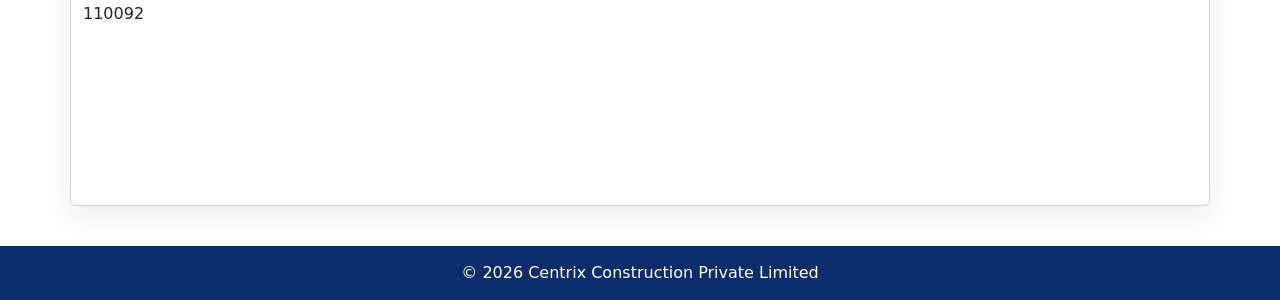
==== commit 9a3d7576: "Update index.html" ====
--- a/index.html
+++ b/index.html
@@ -156,7 +156,7 @@
       <img src="images/director2.jpg" class="director-img">
       <h5>Shrawan Kumar</h5>
       <p>
-        An experienced professional responsible for operational strategy, client coordination, and business growth. He ensures smooth execution and timely completion of projects.
+      A professional responsible for operational strategy, client coordination, and business growth. He ensures smooth execution and timely completion of projects.
       </p>
     </div>
 
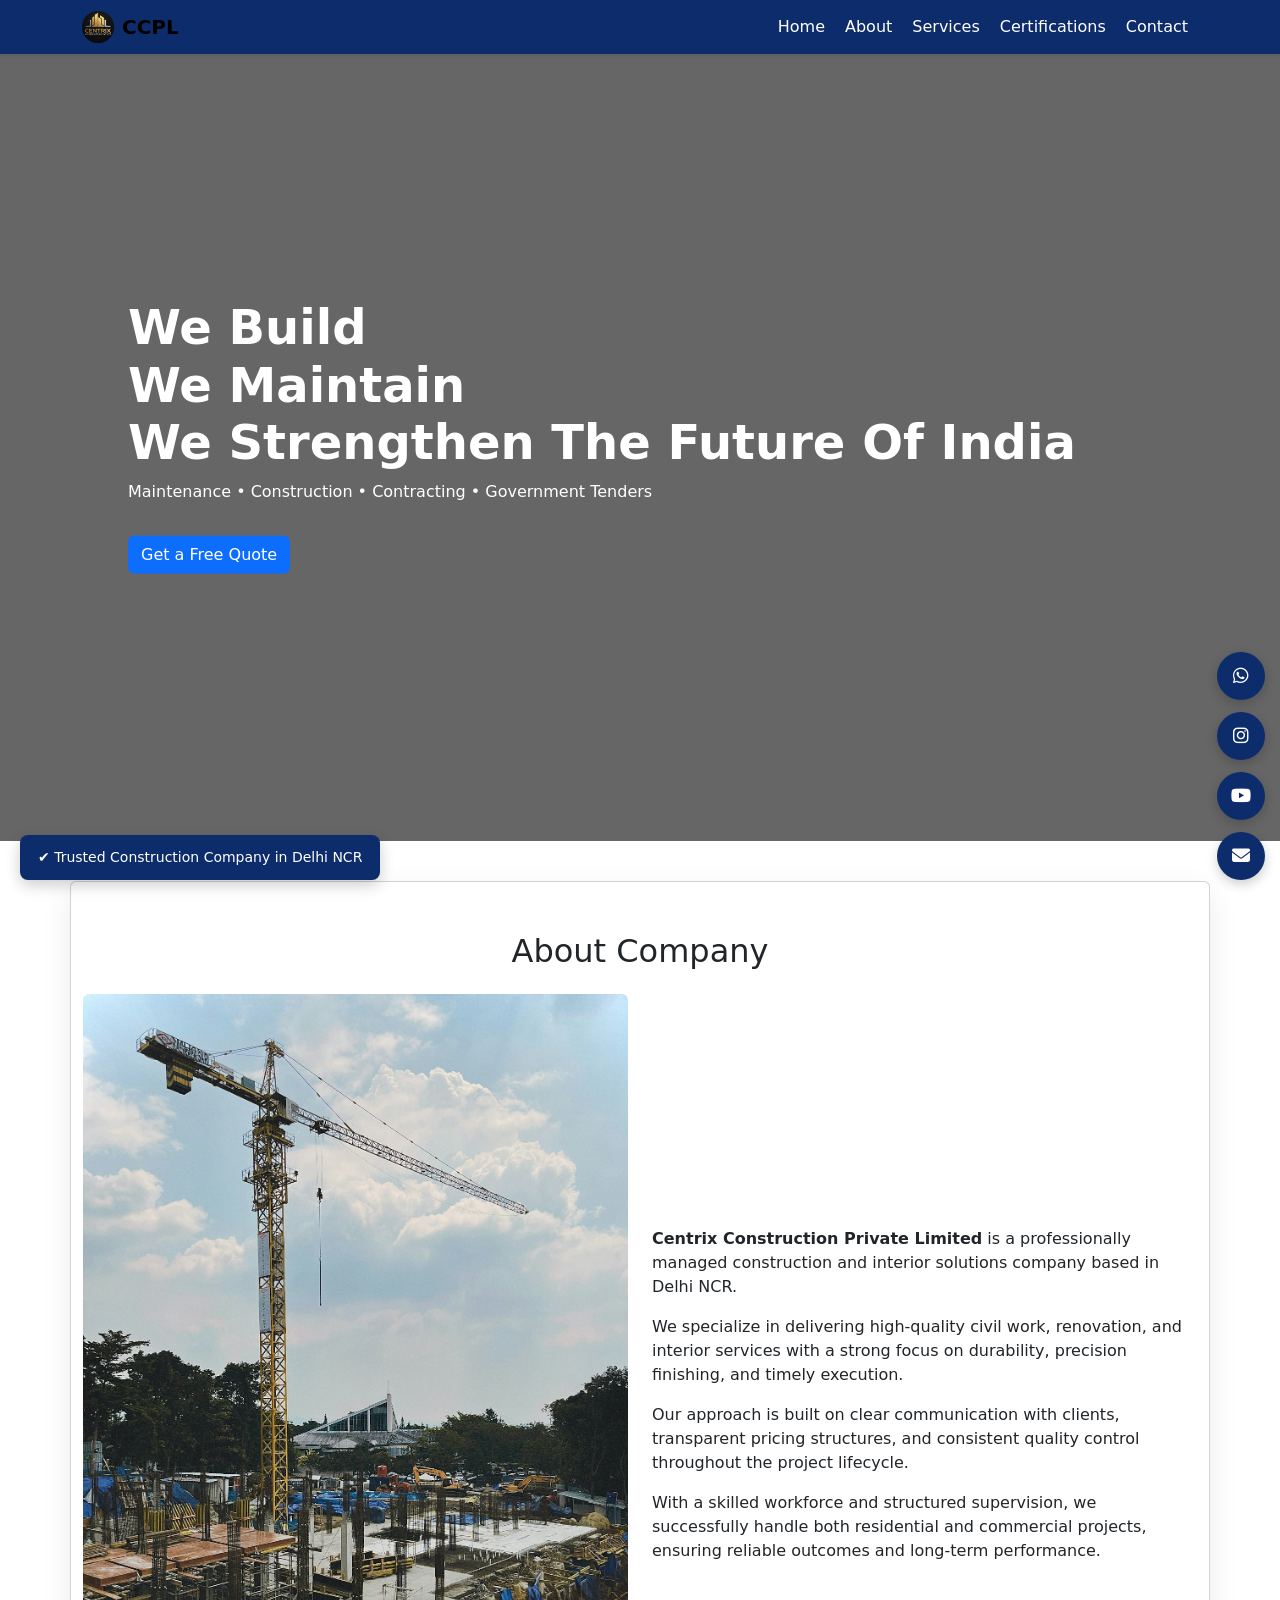
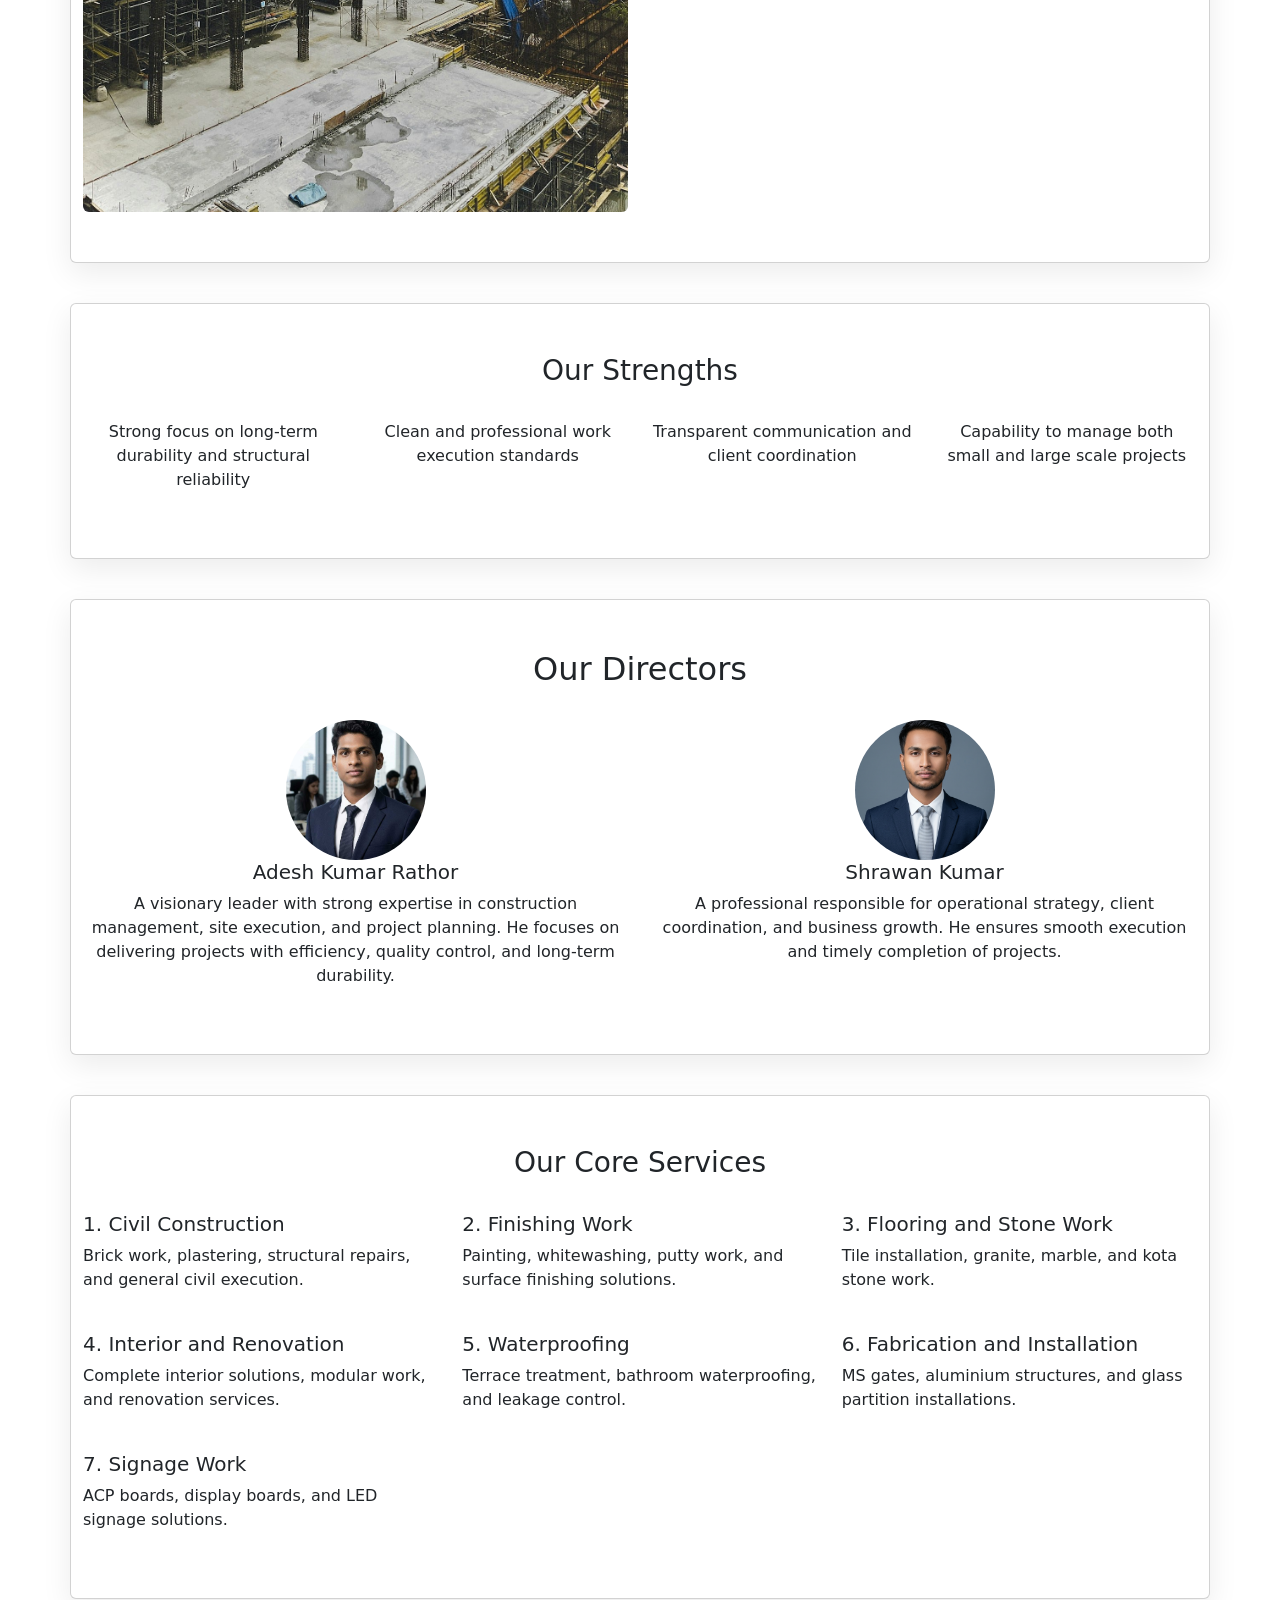
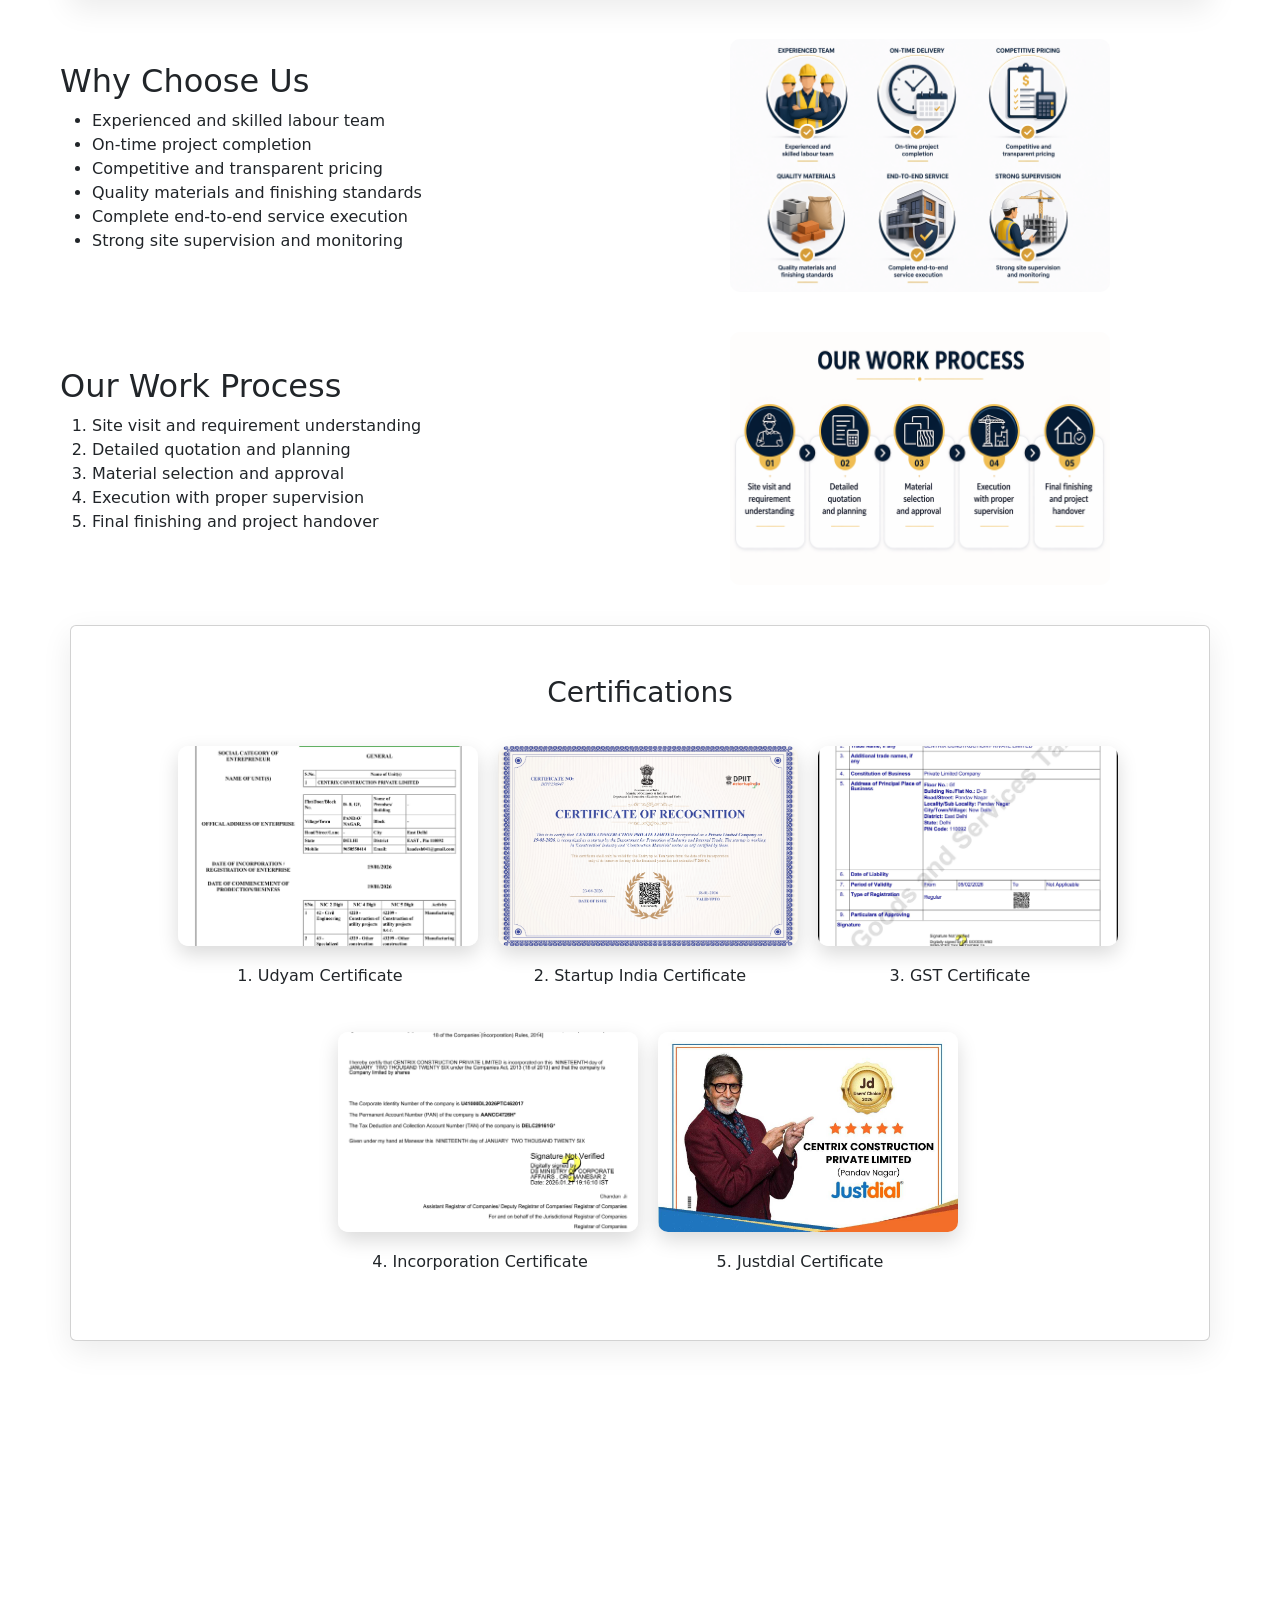
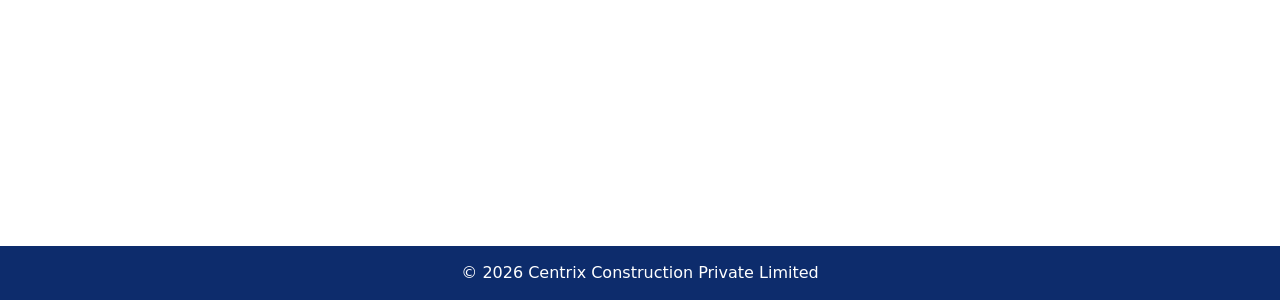
==== commit 80f4b54f: "Update index.html" ====
--- a/index.html
+++ b/index.html
@@ -27,6 +27,7 @@
   "@context": "https://schema.org",
   "@type": "Organization",
   "name": "Centrix Construction Private Limited",
+  "alternateName": "CCPL",
   "url": "https://www.centrixconstructionprivatelimited.com",
   "logo": "https://www.centrixconstructionprivatelimited.com/images/logo.png"
 }
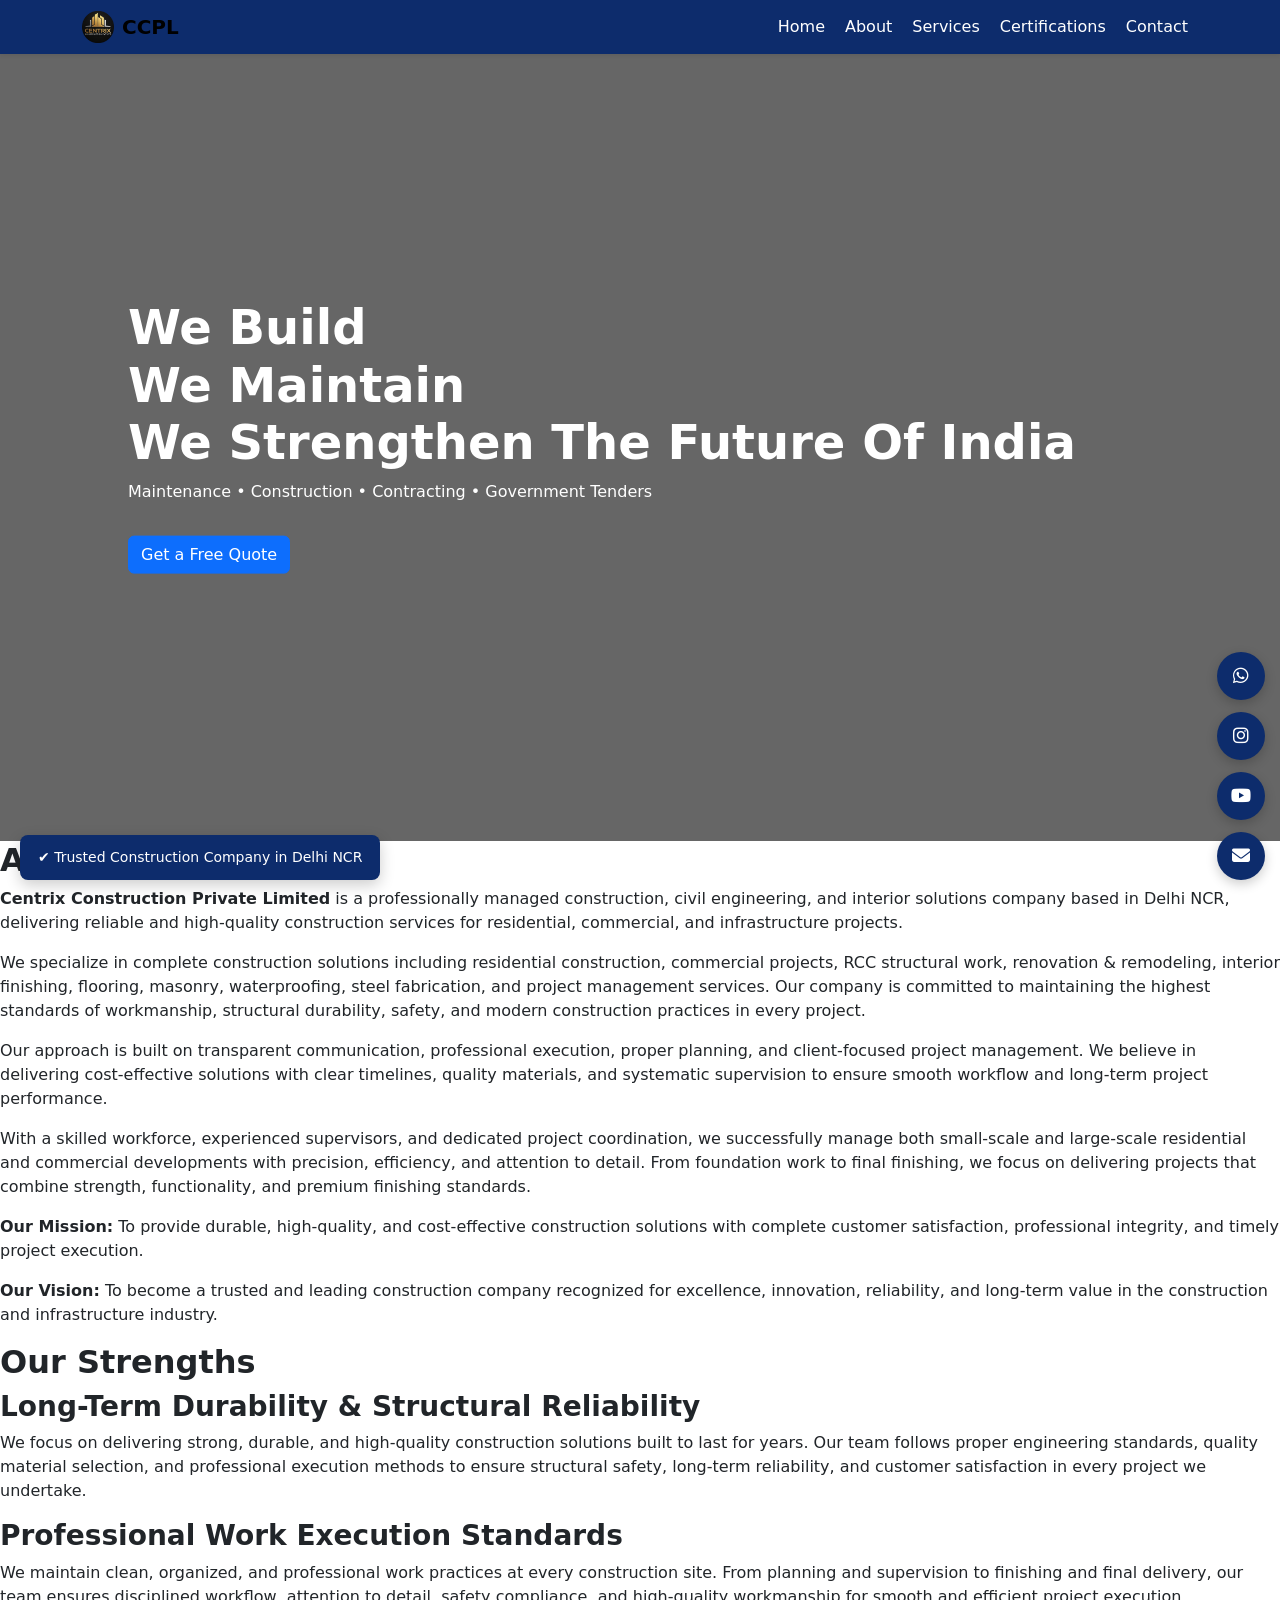
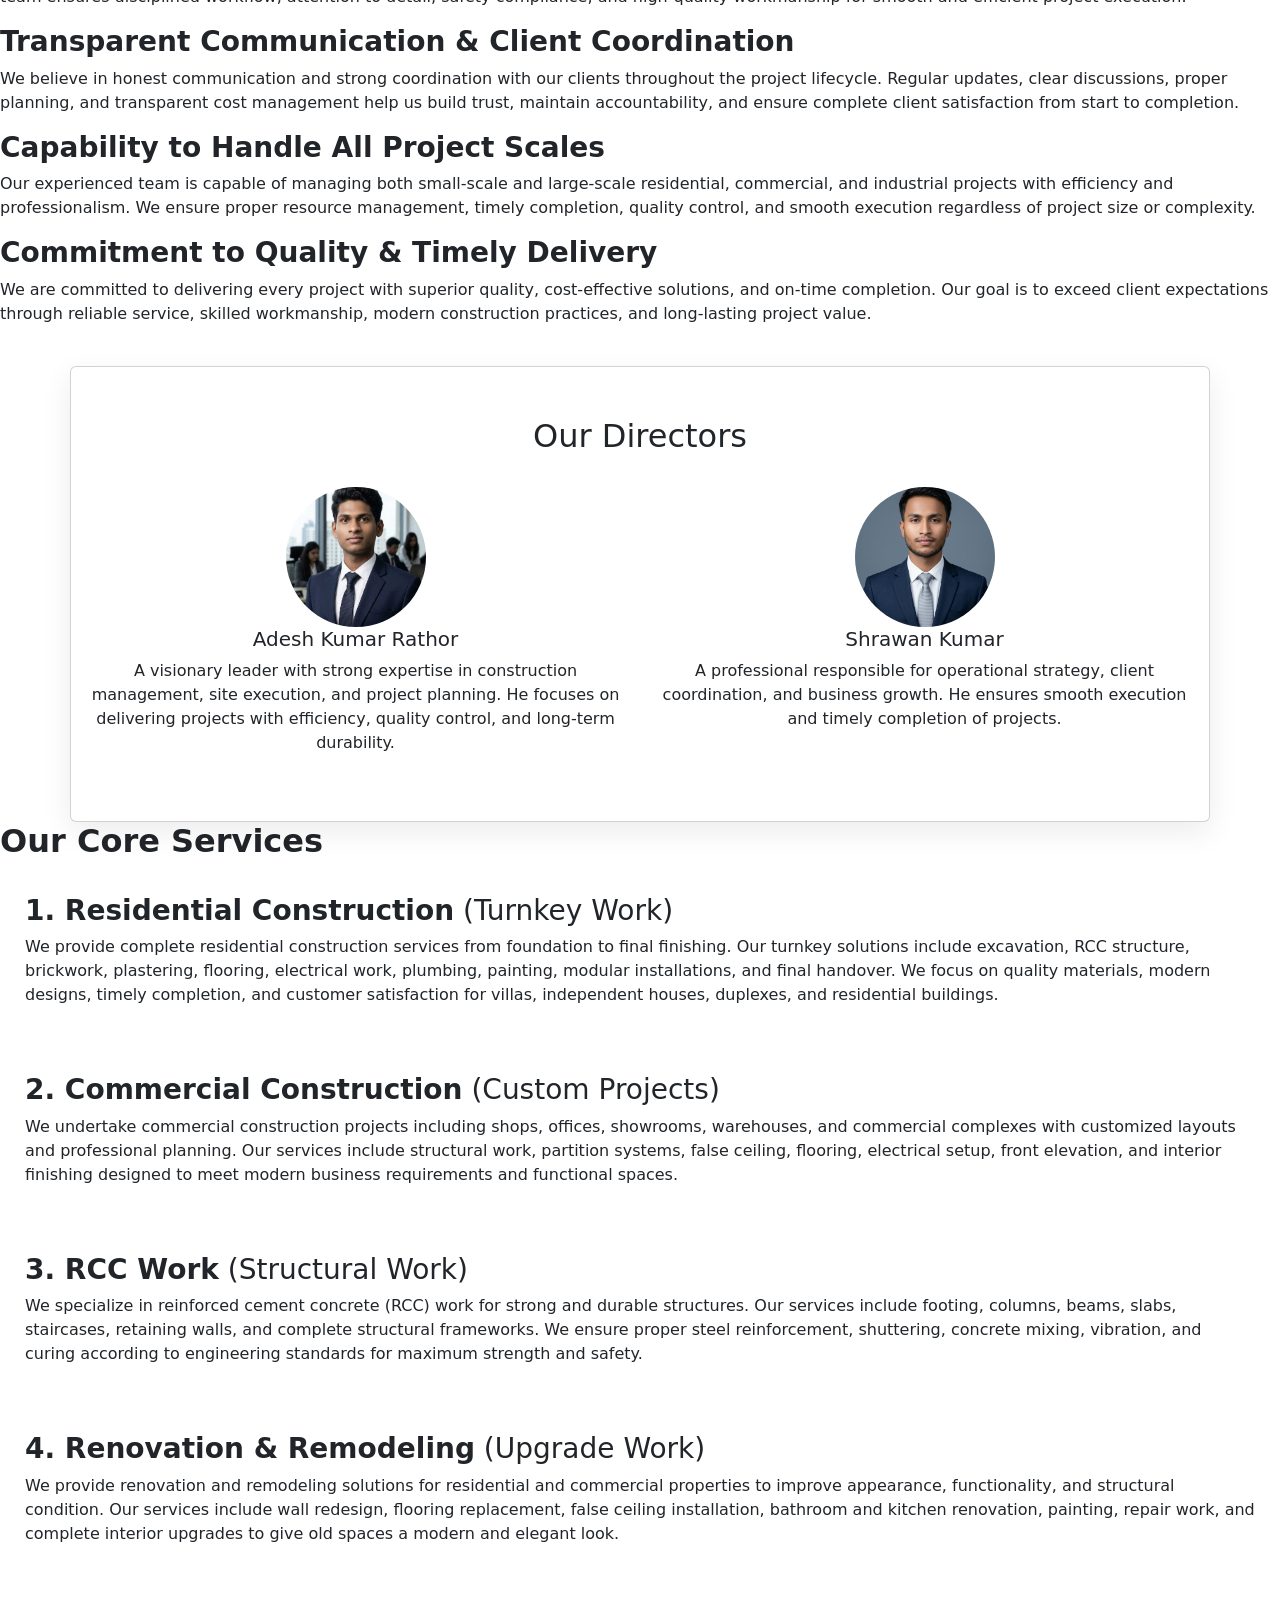
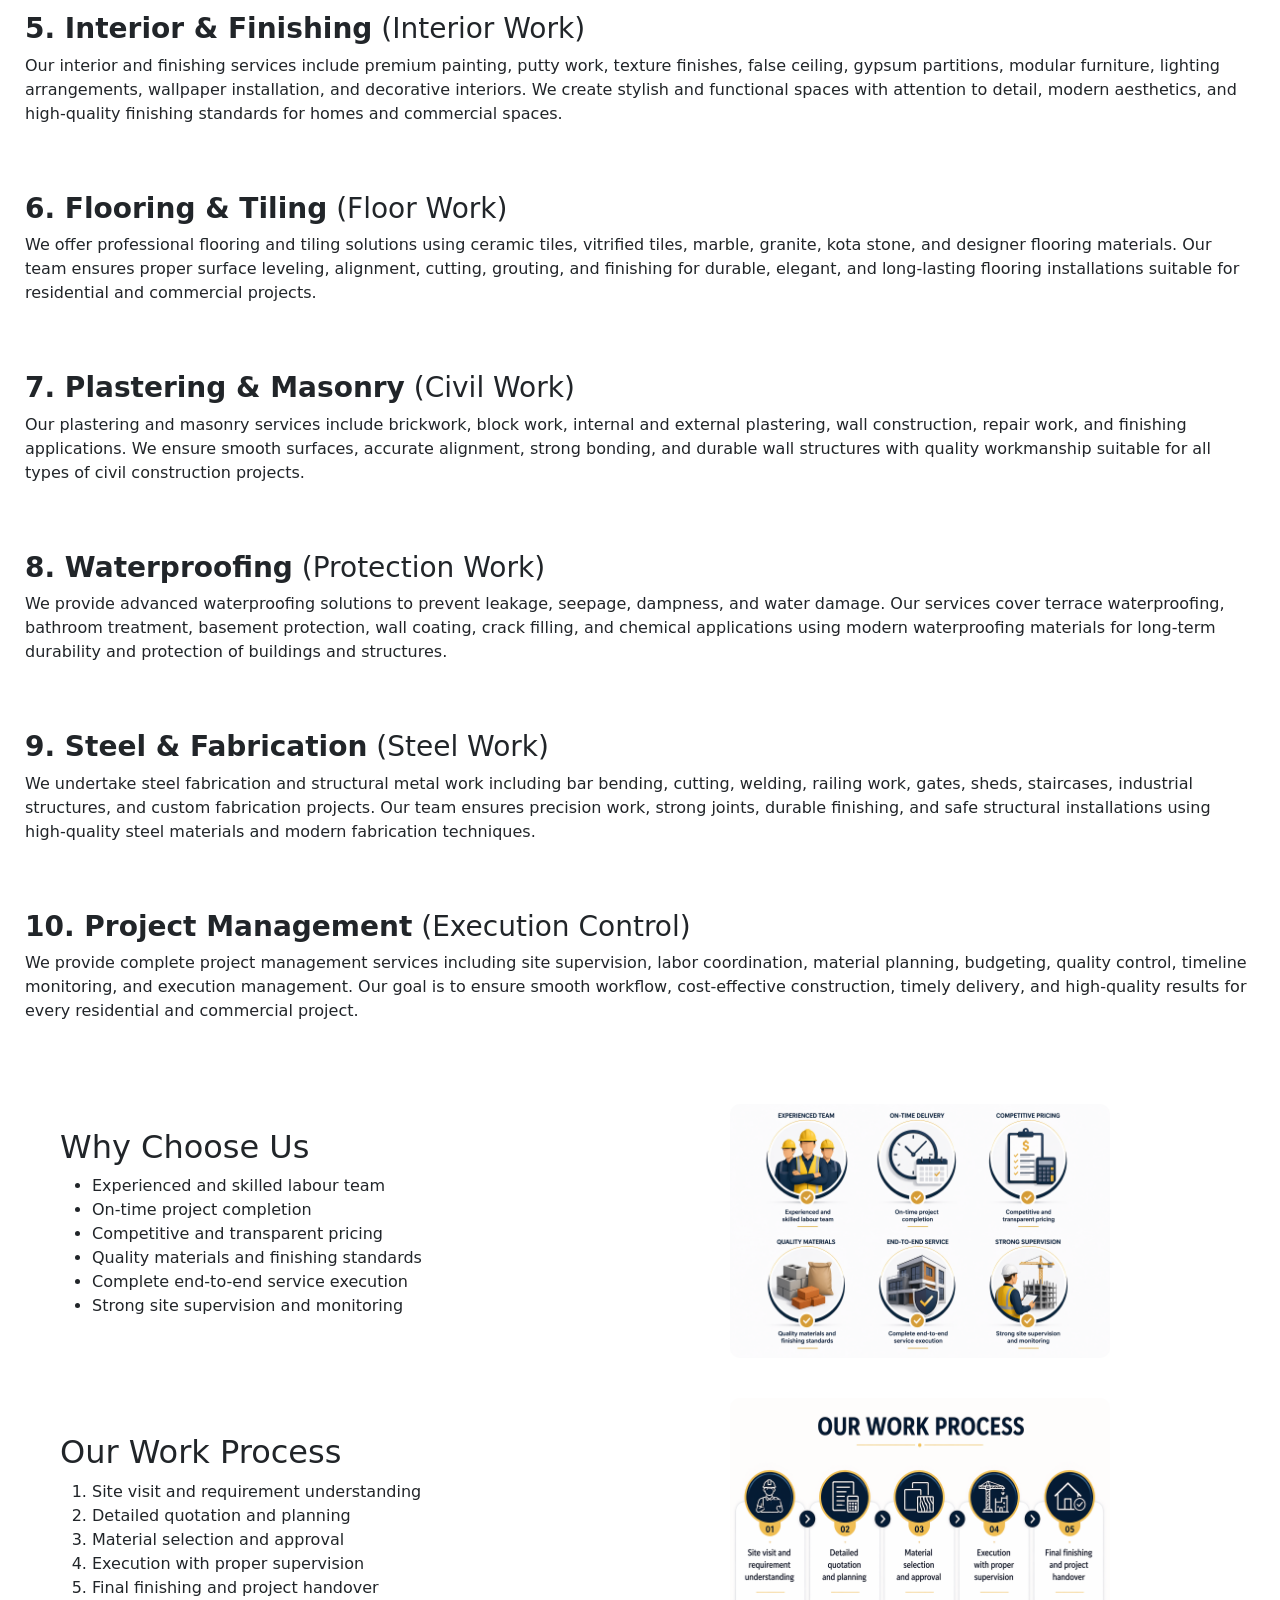
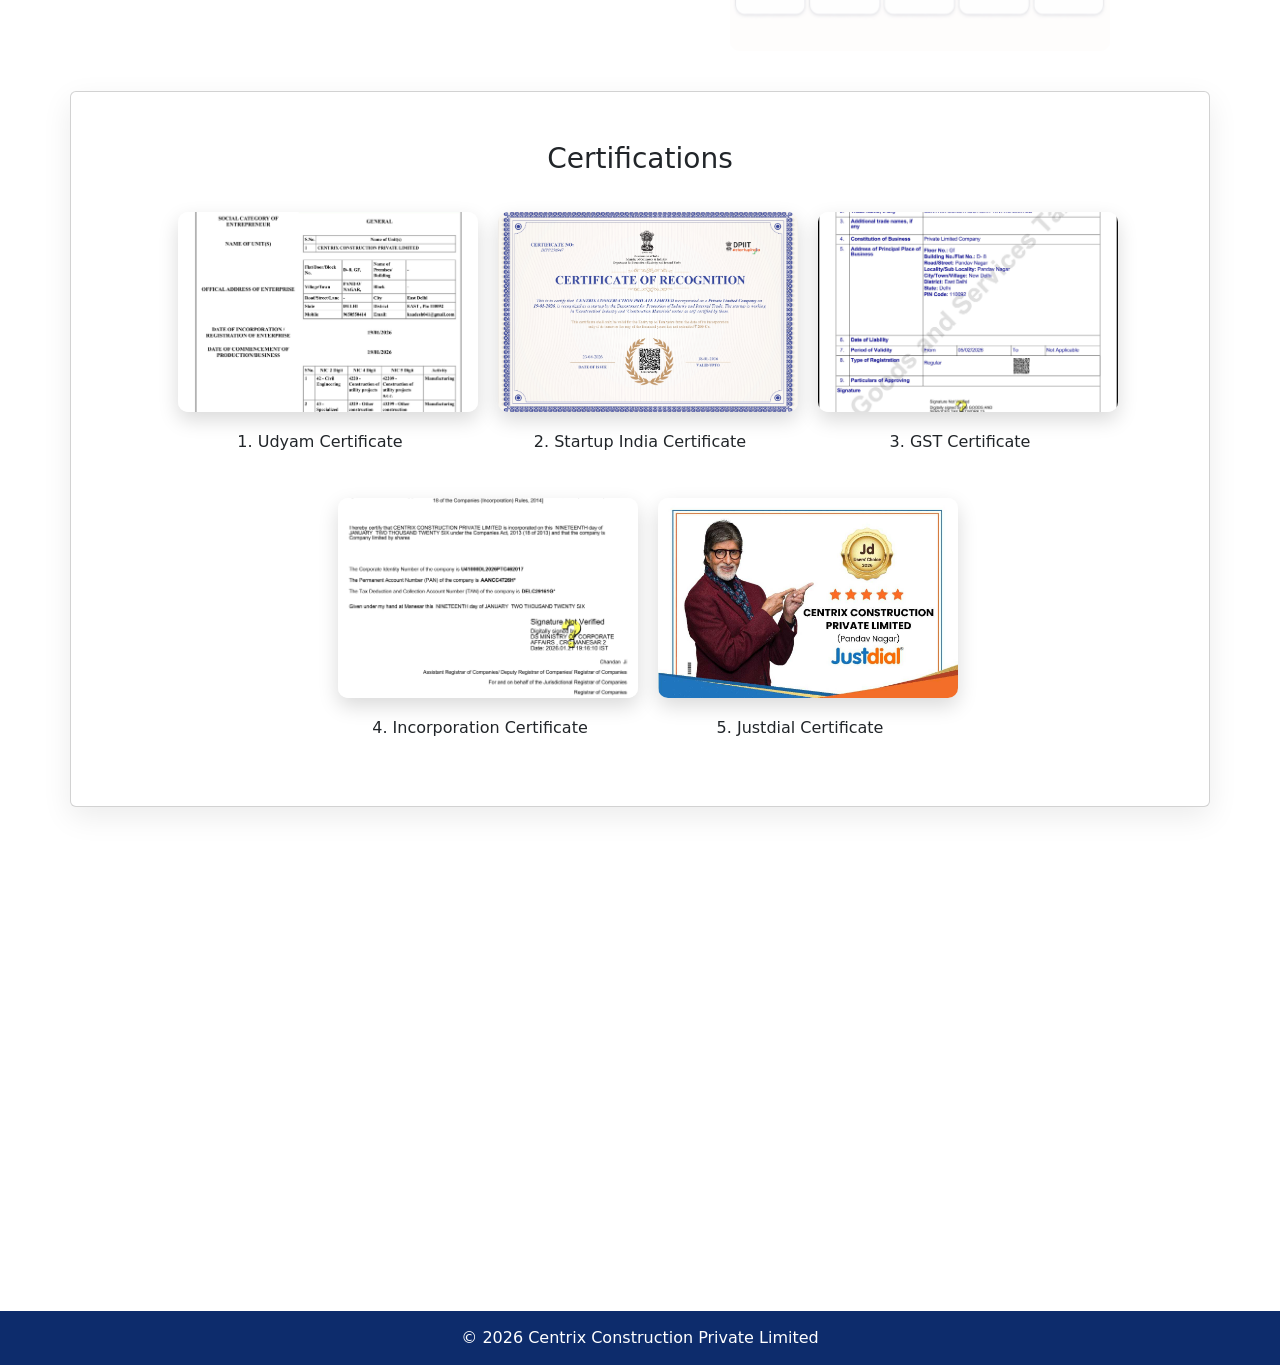
==== commit b202a383: "Update index.html" ====
--- a/index.html
+++ b/index.html
@@ -94,50 +94,108 @@
   </div>
 </section>
 
-<section id="about" class="container section-card card">
-  <h2 class="text-center mb-4">About Company</h2>
-
-  <div class="row align-items-center">
-    <div class="col-md-6">
-      <img src="images/team.jpg" class="img-fluid rounded">
-    </div>
-<div class="col-md-6">
-  <p>
-    <strong>Centrix Construction Private Limited</strong> is a professionally managed construction and interior solutions company based in Delhi NCR.
-  </p>
-
-  <p>
-    We specialize in delivering high-quality civil work, renovation, and interior services with a strong focus on durability, precision finishing, and timely execution.
-  </p>
-
-  <p>
-    Our approach is built on clear communication with clients, transparent pricing structures, and consistent quality control throughout the project lifecycle.
-  </p>
-
-  <p>
-    With a skilled workforce and structured supervision, we successfully handle both residential and commercial projects, ensuring reliable outcomes and long-term performance.
-  </p>
-</div>
-
-  </div>
-</section>
-
-<section class="container section-card text-center card">
-  <h3>Our Strengths</h3>
-  <div class="row mt-4">
-    <div class="col-md-3">
-      <p>Strong focus on long-term durability and structural reliability</p>
-    </div>
-    <div class="col-md-3">
-      <p>Clean and professional work execution standards</p>
-    </div>
-    <div class="col-md-3">
-      <p>Transparent communication and client coordination</p>
-    </div>
-    <div class="col-md-3">
-      <p>Capability to manage both small and large scale projects</p>
-    </div>
-  </div>
+<!-- ABOUT US -->
+<section id="about">
+
+    <h2><strong>About Us</strong></h2>
+
+    <p>
+        <strong>Centrix Construction Private Limited</strong> is a professionally managed construction, civil engineering, 
+        and interior solutions company based in Delhi NCR, delivering reliable and high-quality construction services 
+        for residential, commercial, and infrastructure projects.
+    </p>
+
+    <p>
+        We specialize in complete construction solutions including residential construction, commercial projects, 
+        RCC structural work, renovation & remodeling, interior finishing, flooring, masonry, waterproofing, 
+        steel fabrication, and project management services. Our company is committed to maintaining the highest 
+        standards of workmanship, structural durability, safety, and modern construction practices in every project.
+    </p>
+
+    <p>
+        Our approach is built on transparent communication, professional execution, proper planning, and client-focused 
+        project management. We believe in delivering cost-effective solutions with clear timelines, quality materials, 
+        and systematic supervision to ensure smooth workflow and long-term project performance.
+    </p>
+
+    <p>
+        With a skilled workforce, experienced supervisors, and dedicated project coordination, we successfully manage 
+        both small-scale and large-scale residential and commercial developments with precision, efficiency, and 
+        attention to detail. From foundation work to final finishing, we focus on delivering projects that combine 
+        strength, functionality, and premium finishing standards.
+    </p>
+
+    <p>
+        <strong>Our Mission:</strong> To provide durable, high-quality, and cost-effective construction solutions 
+        with complete customer satisfaction, professional integrity, and timely project execution.
+    </p>
+
+    <p>
+        <strong>Our Vision:</strong> To become a trusted and leading construction company recognized for excellence, 
+        innovation, reliability, and long-term value in the construction and infrastructure industry.
+    </p>
+
+</section>
+
+<!-- OUR STRENGTHS -->
+<section id="strengths">
+
+    <h2><strong>Our Strengths</strong></h2>
+
+    <div class="strengths-container">
+
+        <!-- 1 -->
+        <div class="strength-box">
+            <h3><strong>Long-Term Durability & Structural Reliability</strong></h3>
+            <p>
+                We focus on delivering strong, durable, and high-quality construction solutions built to last for years. 
+                Our team follows proper engineering standards, quality material selection, and professional execution methods 
+                to ensure structural safety, long-term reliability, and customer satisfaction in every project we undertake.
+            </p>
+        </div>
+
+        <!-- 2 -->
+        <div class="strength-box">
+            <h3><strong>Professional Work Execution Standards</strong></h3>
+            <p>
+                We maintain clean, organized, and professional work practices at every construction site. 
+                From planning and supervision to finishing and final delivery, our team ensures disciplined workflow, 
+                attention to detail, safety compliance, and high-quality workmanship for smooth and efficient project execution.
+            </p>
+        </div>
+
+        <!-- 3 -->
+        <div class="strength-box">
+            <h3><strong>Transparent Communication & Client Coordination</strong></h3>
+            <p>
+                We believe in honest communication and strong coordination with our clients throughout the project lifecycle. 
+                Regular updates, clear discussions, proper planning, and transparent cost management help us build trust, 
+                maintain accountability, and ensure complete client satisfaction from start to completion.
+            </p>
+        </div>
+
+        <!-- 4 -->
+        <div class="strength-box">
+            <h3><strong>Capability to Handle All Project Scales</strong></h3>
+            <p>
+                Our experienced team is capable of managing both small-scale and large-scale residential, commercial, 
+                and industrial projects with efficiency and professionalism. We ensure proper resource management, 
+                timely completion, quality control, and smooth execution regardless of project size or complexity.
+            </p>
+        </div>
+
+        <!-- NOTE -->
+        <div class="strength-box">
+            <h3><strong>Commitment to Quality & Timely Delivery</strong></h3>
+            <p>
+                We are committed to delivering every project with superior quality, cost-effective solutions, 
+                and on-time completion. Our goal is to exceed client expectations through reliable service, 
+                skilled workmanship, modern construction practices, and long-lasting project value.
+            </p>
+        </div>
+
+    </div>
+
 </section>
 
   <section id="directors" class="container section-card text-center card">
@@ -164,46 +222,126 @@
   </div>
 </section>
 
-<section id="services" class="container section-card card">
-  <h3 class="text-center">Our Core Services</h3>
-
-  <div class="row mt-4">
-<div class="col-md-4 mb-4">
-  <h5>1. Civil Construction</h5>
-  <p>Brick work, plastering, structural repairs, and general civil execution.</p>
-</div>
-
-<div class="col-md-4 mb-4">
-  <h5>2. Finishing Work</h5>
-  <p>Painting, whitewashing, putty work, and surface finishing solutions.</p>
-</div>
-
-<div class="col-md-4 mb-4">
-  <h5>3. Flooring and Stone Work</h5>
-  <p>Tile installation, granite, marble, and kota stone work.</p>
-</div>
-
-<div class="col-md-4 mb-4">
-  <h5>4. Interior and Renovation</h5>
-  <p>Complete interior solutions, modular work, and renovation services.</p>
-</div>
-
-<div class="col-md-4 mb-4">
-  <h5>5. Waterproofing</h5>
-  <p>Terrace treatment, bathroom waterproofing, and leakage control.</p>
-</div>
-
-<div class="col-md-4 mb-4">
-  <h5>6. Fabrication and Installation</h5>
-  <p>MS gates, aluminium structures, and glass partition installations.</p>
-</div>
-
-<div class="col-md-4">
-  <h5>7. Signage Work</h5>
-  <p>ACP boards, display boards, and LED signage solutions.</p>
-</div>
-
-  </div>
+<!-- OUR CORE SERVICES -->
+<section id="services">
+
+    <h2><strong>Our Core Services</strong></h2>
+
+    <div class="services-container">
+
+        <!-- 1 -->
+        <div class="service-box">
+            <h3><strong>1. Residential Construction</strong> (Turnkey Work)</h3>
+            <p>
+                We provide complete residential construction services from foundation to final finishing. 
+                Our turnkey solutions include excavation, RCC structure, brickwork, plastering, flooring, 
+                electrical work, plumbing, painting, modular installations, and final handover. We focus 
+                on quality materials, modern designs, timely completion, and customer satisfaction for villas, 
+                independent houses, duplexes, and residential buildings.
+            </p>
+        </div>
+
+        <!-- 2 -->
+        <div class="service-box">
+            <h3><strong>2. Commercial Construction</strong> (Custom Projects)</h3>
+            <p>
+                We undertake commercial construction projects including shops, offices, showrooms, warehouses, 
+                and commercial complexes with customized layouts and professional planning. Our services include 
+                structural work, partition systems, false ceiling, flooring, electrical setup, front elevation, 
+                and interior finishing designed to meet modern business requirements and functional spaces.
+            </p>
+        </div>
+
+        <!-- 3 -->
+        <div class="service-box">
+            <h3><strong>3. RCC Work</strong> (Structural Work)</h3>
+            <p>
+                We specialize in reinforced cement concrete (RCC) work for strong and durable structures. 
+                Our services include footing, columns, beams, slabs, staircases, retaining walls, and complete 
+                structural frameworks. We ensure proper steel reinforcement, shuttering, concrete mixing, 
+                vibration, and curing according to engineering standards for maximum strength and safety.
+            </p>
+        </div>
+
+        <!-- 4 -->
+        <div class="service-box">
+            <h3><strong>4. Renovation & Remodeling</strong> (Upgrade Work)</h3>
+            <p>
+                We provide renovation and remodeling solutions for residential and commercial properties to 
+                improve appearance, functionality, and structural condition. Our services include wall redesign, 
+                flooring replacement, false ceiling installation, bathroom and kitchen renovation, painting, 
+                repair work, and complete interior upgrades to give old spaces a modern and elegant look.
+            </p>
+        </div>
+
+        <!-- 5 -->
+        <div class="service-box">
+            <h3><strong>5. Interior & Finishing</strong> (Interior Work)</h3>
+            <p>
+                Our interior and finishing services include premium painting, putty work, texture finishes, 
+                false ceiling, gypsum partitions, modular furniture, lighting arrangements, wallpaper installation, 
+                and decorative interiors. We create stylish and functional spaces with attention to detail, 
+                modern aesthetics, and high-quality finishing standards for homes and commercial spaces.
+            </p>
+        </div>
+
+        <!-- 6 -->
+        <div class="service-box">
+            <h3><strong>6. Flooring & Tiling</strong> (Floor Work)</h3>
+            <p>
+                We offer professional flooring and tiling solutions using ceramic tiles, vitrified tiles, 
+                marble, granite, kota stone, and designer flooring materials. Our team ensures proper surface 
+                leveling, alignment, cutting, grouting, and finishing for durable, elegant, and long-lasting 
+                flooring installations suitable for residential and commercial projects.
+            </p>
+        </div>
+
+        <!-- 7 -->
+        <div class="service-box">
+            <h3><strong>7. Plastering & Masonry</strong> (Civil Work)</h3>
+            <p>
+                Our plastering and masonry services include brickwork, block work, internal and external plastering, 
+                wall construction, repair work, and finishing applications. We ensure smooth surfaces, accurate 
+                alignment, strong bonding, and durable wall structures with quality workmanship suitable for all 
+                types of civil construction projects.
+            </p>
+        </div>
+
+        <!-- 8 -->
+        <div class="service-box">
+            <h3><strong>8. Waterproofing</strong> (Protection Work)</h3>
+            <p>
+                We provide advanced waterproofing solutions to prevent leakage, seepage, dampness, and water damage. 
+                Our services cover terrace waterproofing, bathroom treatment, basement protection, wall coating, 
+                crack filling, and chemical applications using modern waterproofing materials for long-term durability 
+                and protection of buildings and structures.
+            </p>
+        </div>
+
+        <!-- 9 -->
+        <div class="service-box">
+            <h3><strong>9. Steel & Fabrication</strong> (Steel Work)</h3>
+            <p>
+                We undertake steel fabrication and structural metal work including bar bending, cutting, welding, 
+                railing work, gates, sheds, staircases, industrial structures, and custom fabrication projects. 
+                Our team ensures precision work, strong joints, durable finishing, and safe structural installations 
+                using high-quality steel materials and modern fabrication techniques.
+            </p>
+        </div>
+
+        <!-- 10 -->
+        <div class="service-box">
+            <h3><strong>10. Project Management</strong> (Execution Control)</h3>
+            <p>
+                We provide complete project management services including site supervision, labor coordination, 
+                material planning, budgeting, quality control, timeline monitoring, and execution management. 
+                Our goal is to ensure smooth workflow, cost-effective construction, timely delivery, and high-quality 
+                results for every residential and commercial project.
+            </p>
+        </div>
+
+    </div>
+
 </section>
 
 <div class="section-flex">
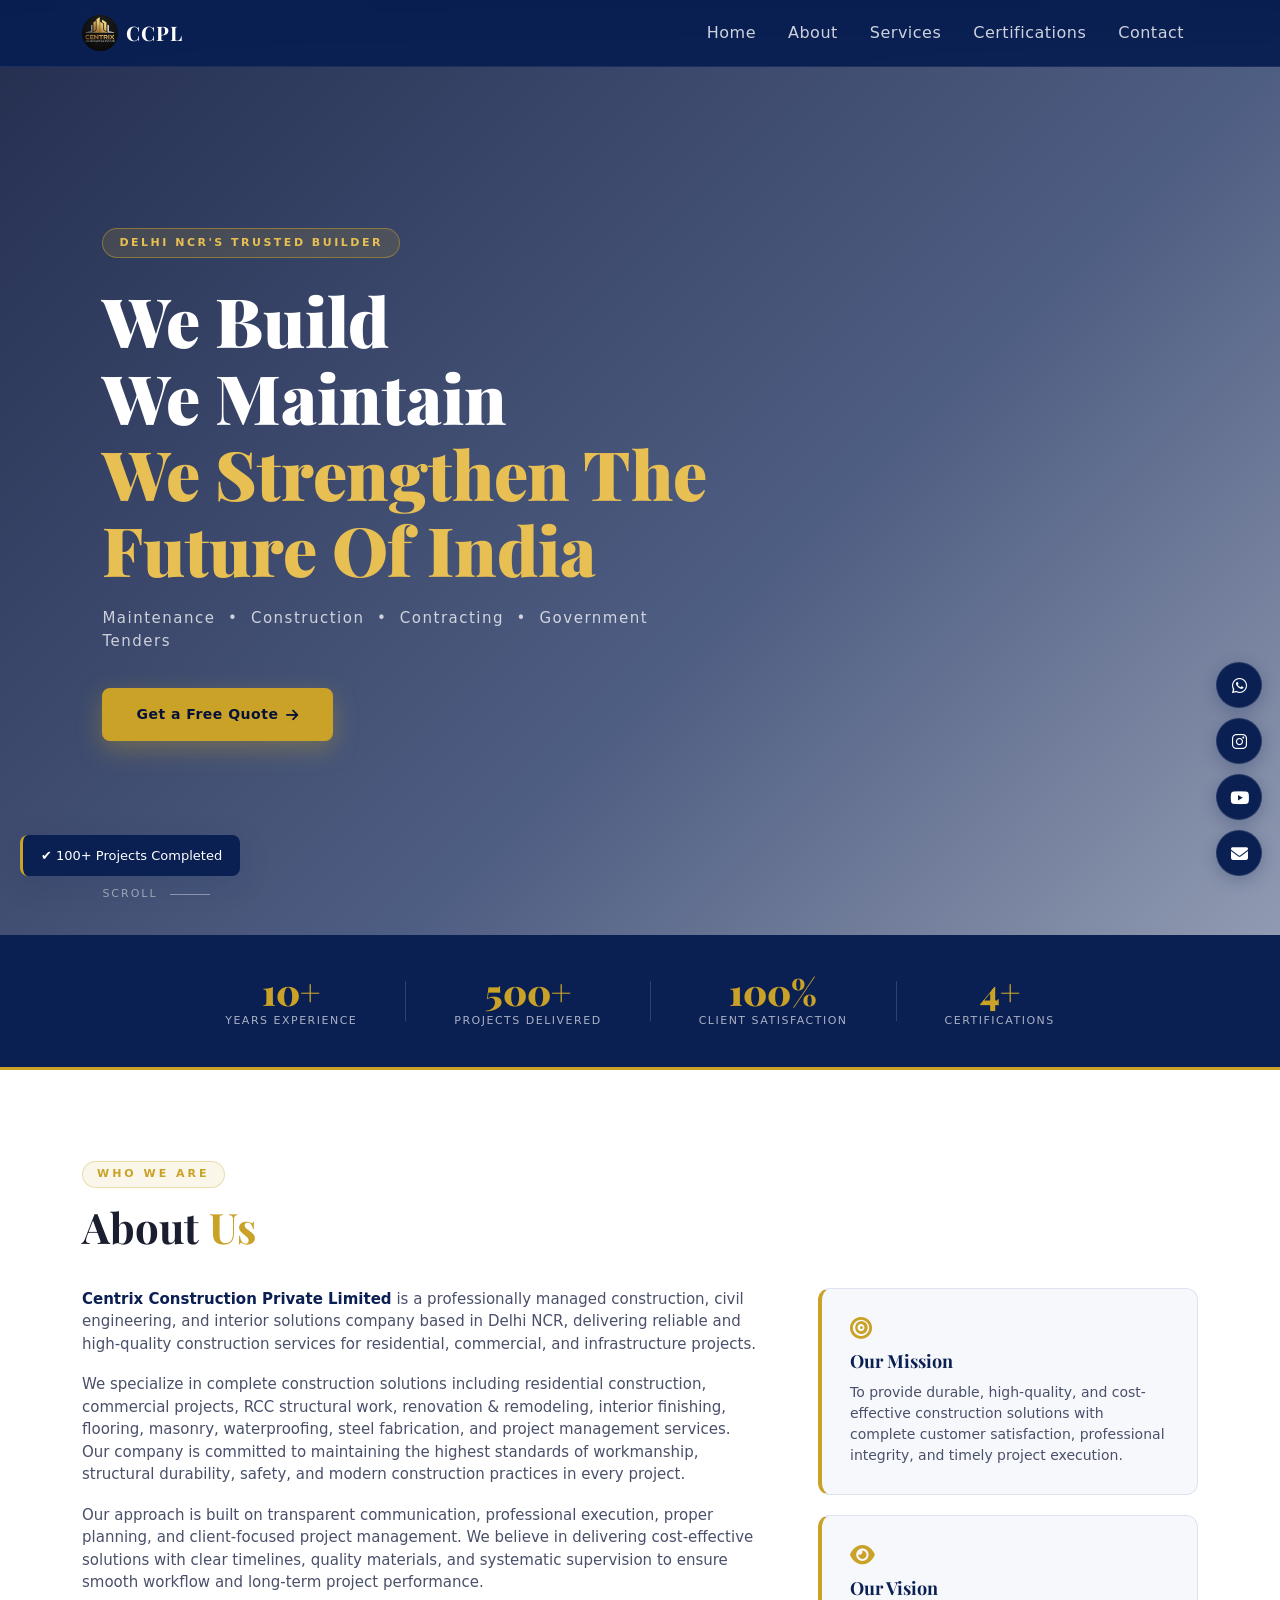
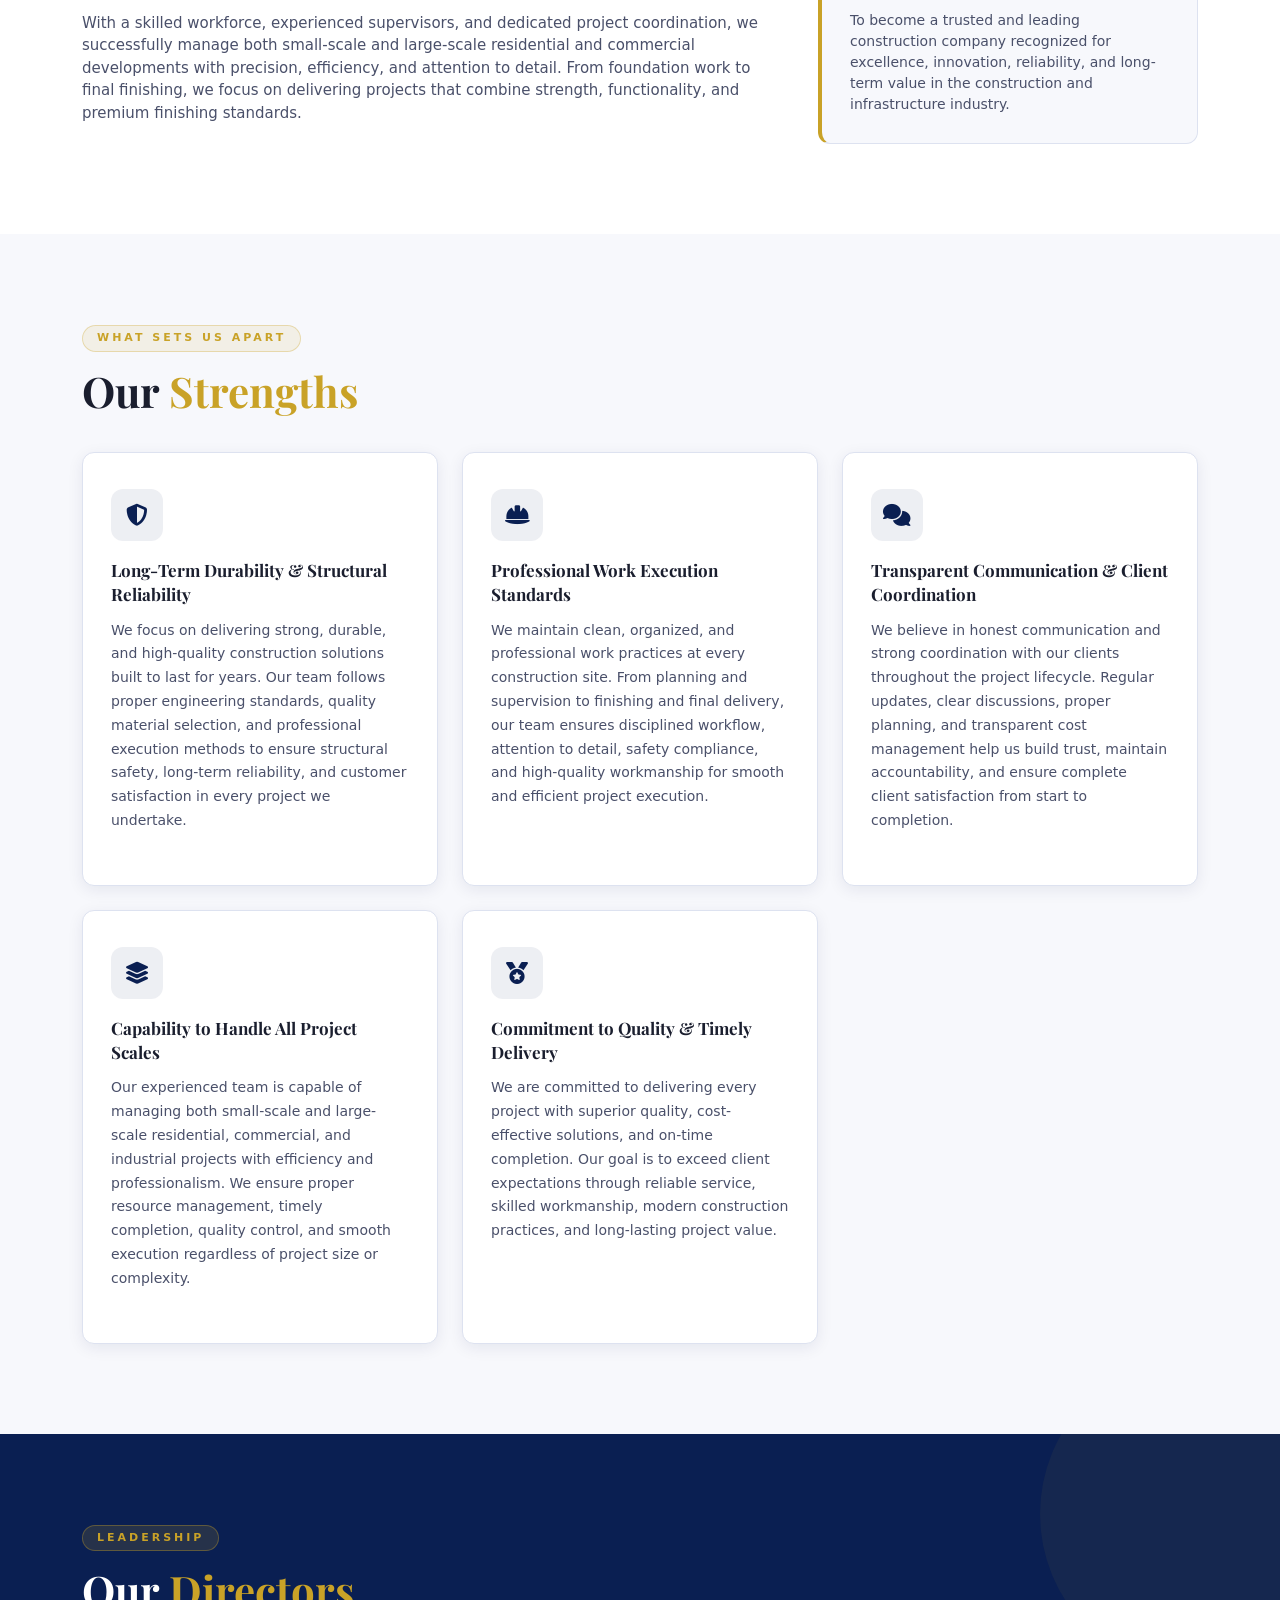
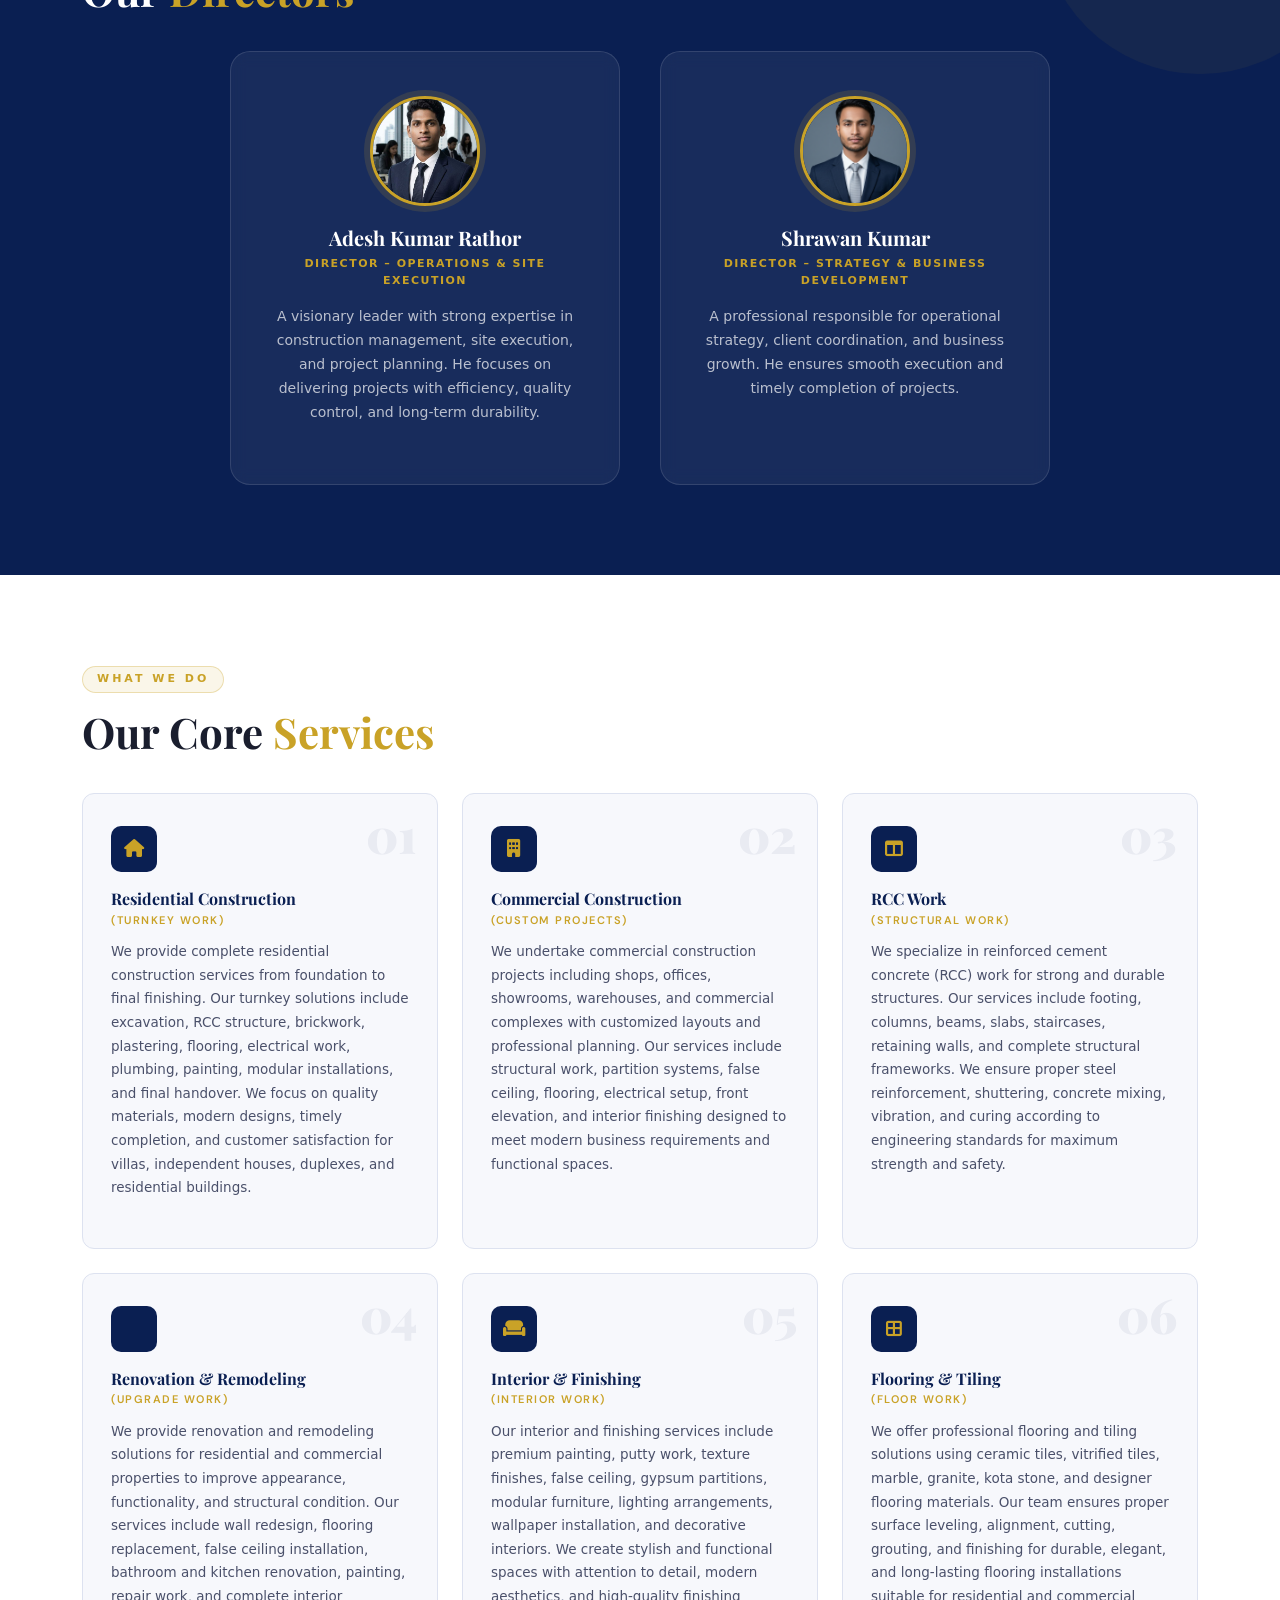
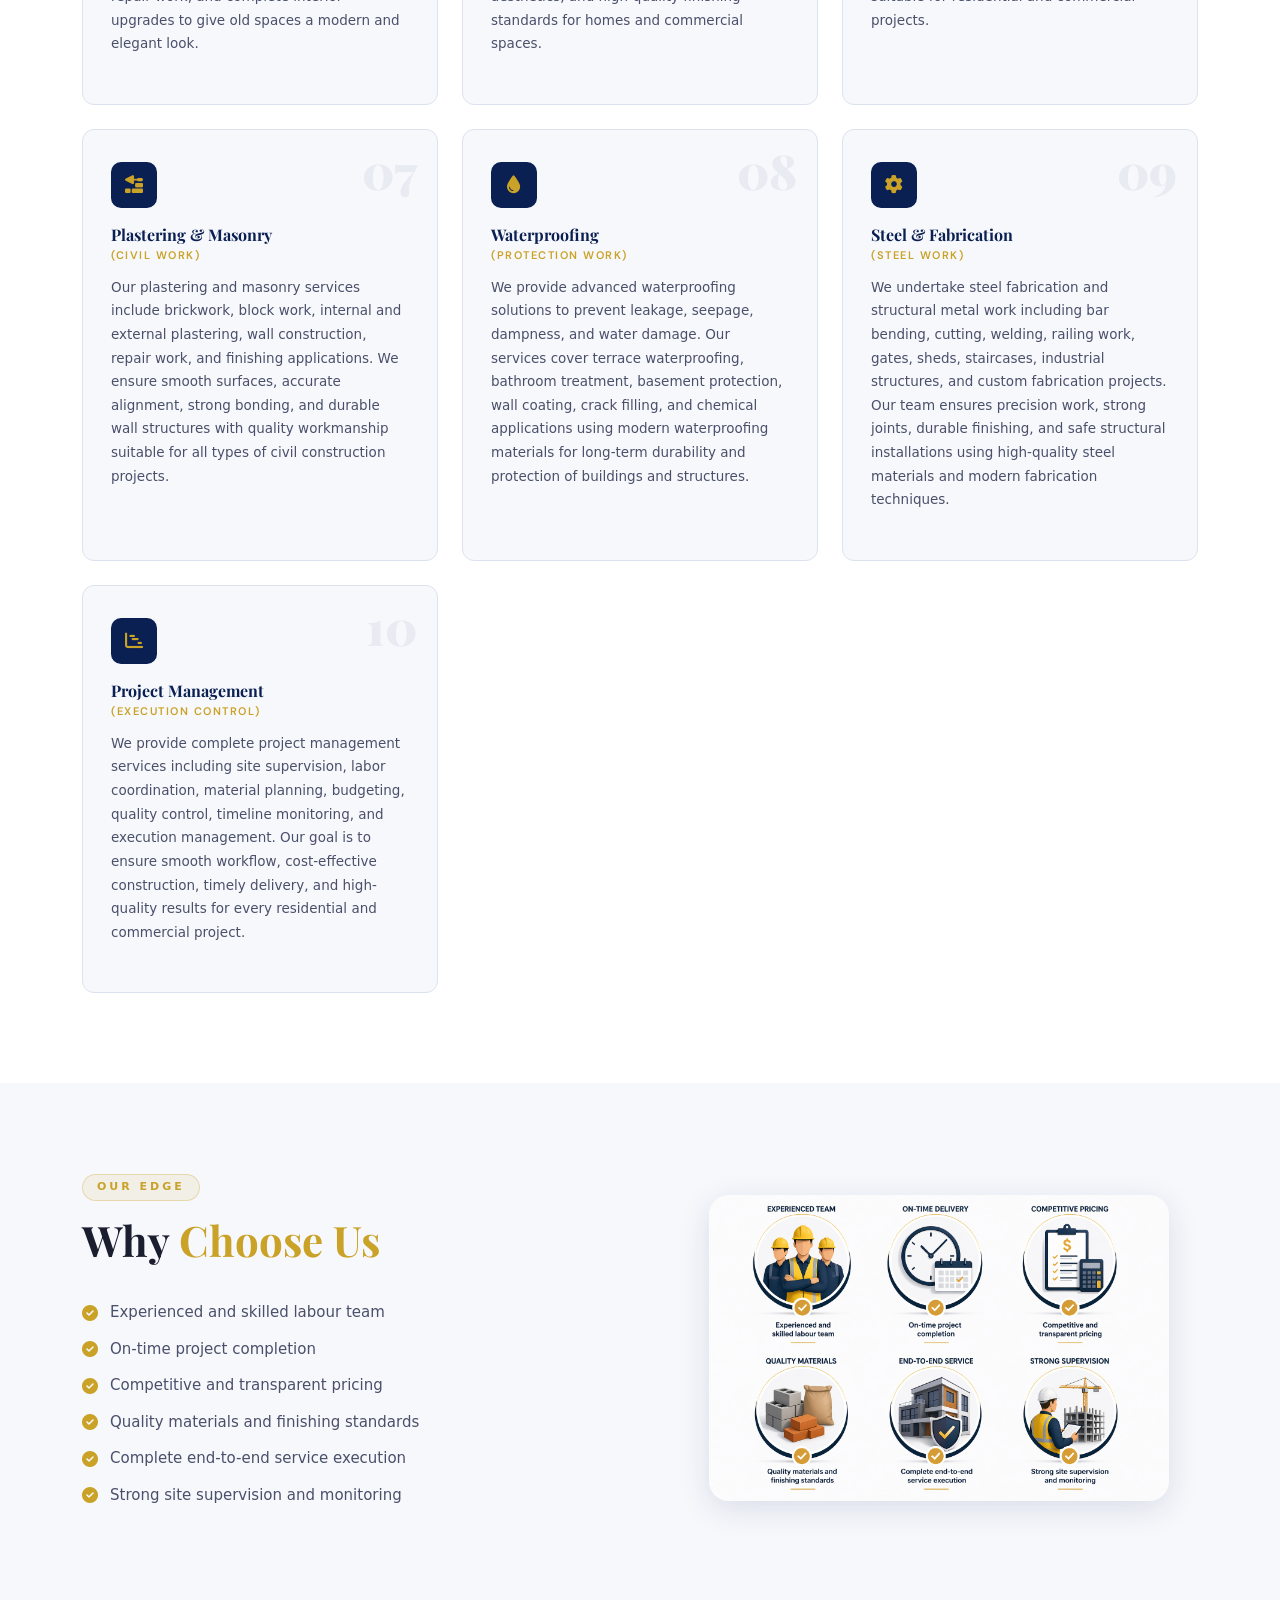
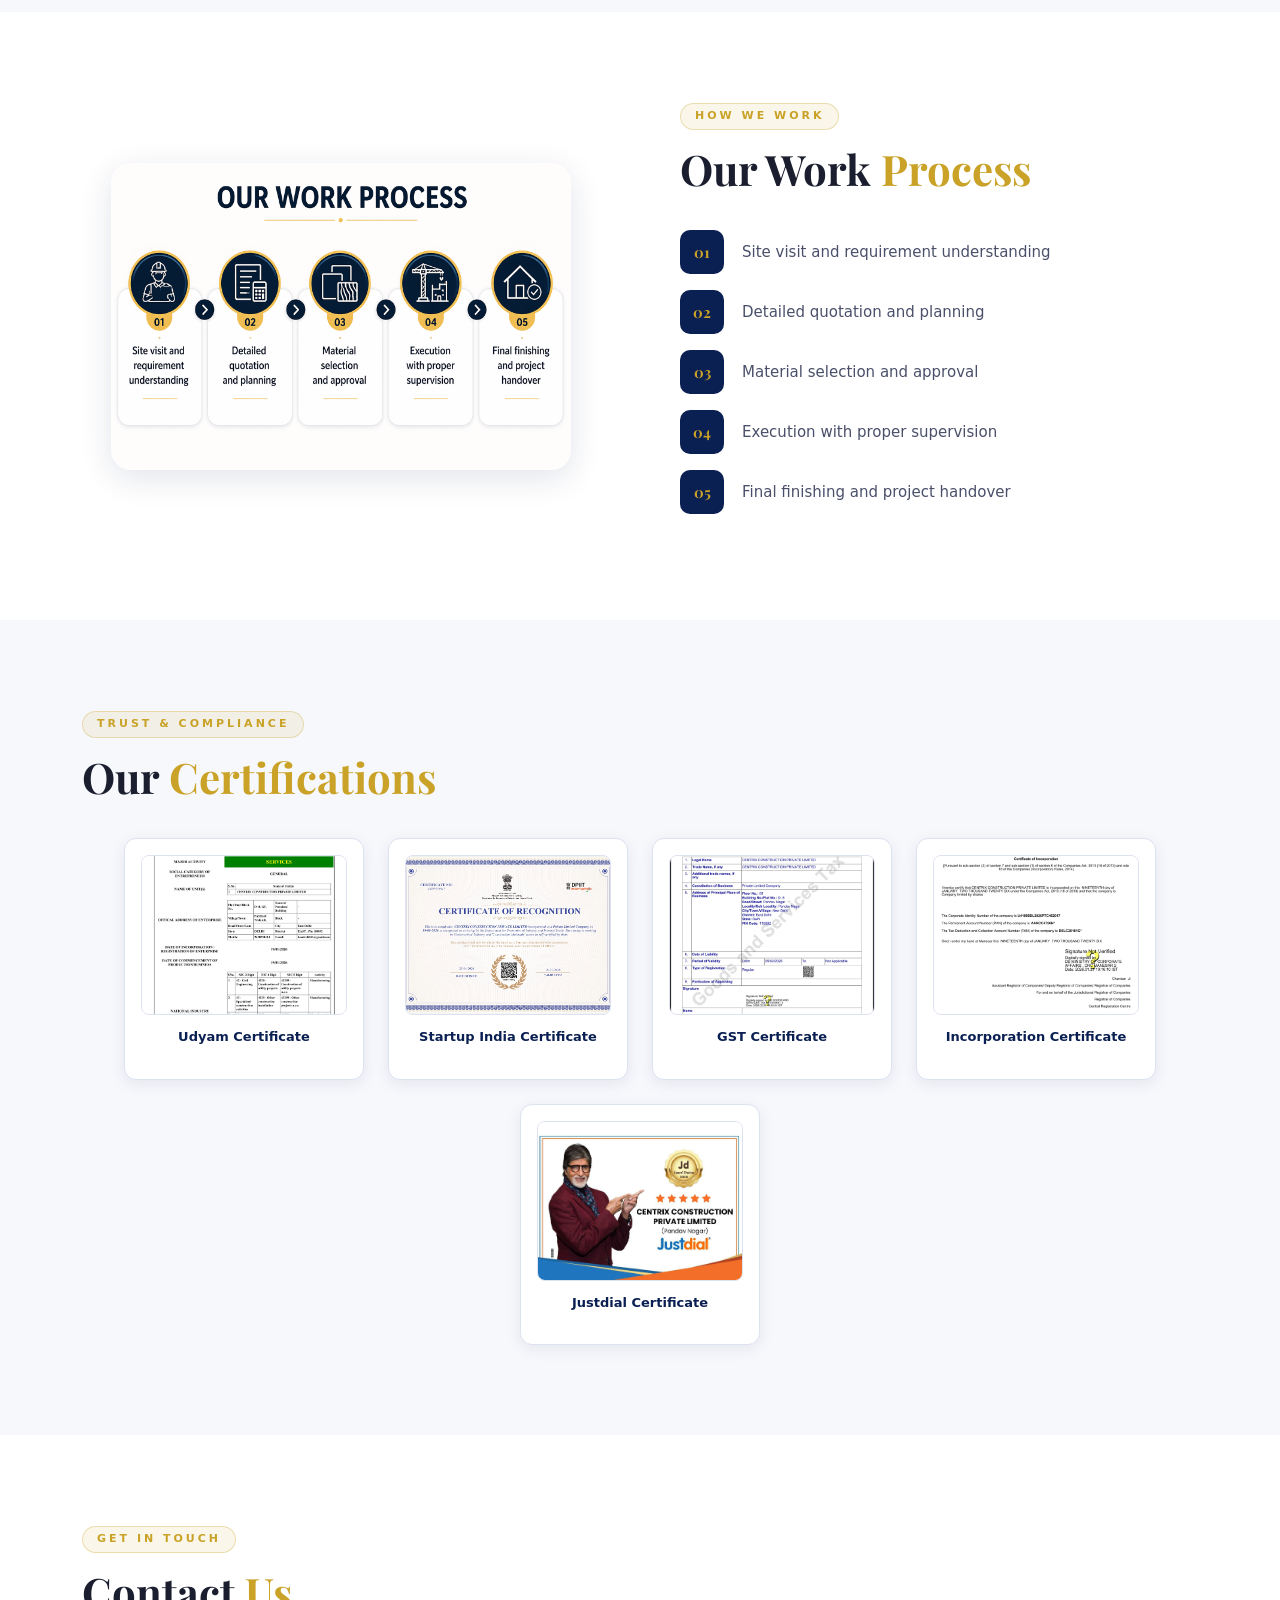
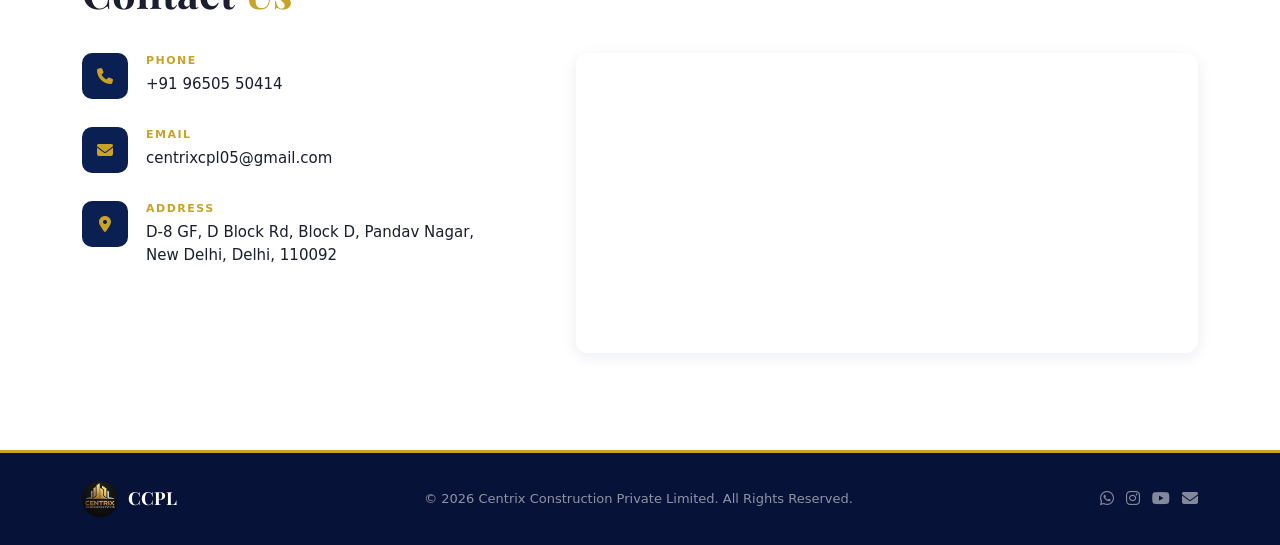
==== commit 81d52417: "Add files via upload" ====
--- a/index.html
+++ b/index.html
@@ -1,26 +1,19 @@
 <!DOCTYPE html>
-
 <html lang="en">
 <head>
 
 <meta charset="UTF-8">
 <meta name="viewport" content="width=device-width, initial-scale=1.0">
 
-<title>construction company in delhi | Centrix Construction Pvt Ltd</title> 
+<title>construction company in delhi | Centrix Construction Pvt Ltd</title>
 
 <meta name="description" content="Centrix Construction Pvt Ltd is a leading construction company in Delhi offering civil construction, maintenance, contracting, and government tender services.">
 
 <link rel="stylesheet" href="style.css">
-
 <link href="https://cdn.jsdelivr.net/npm/bootstrap@5.3.0/dist/css/bootstrap.min.css" rel="stylesheet">
-
-<link href="https://fonts.googleapis.com/css2?family=Poppins:wght@300;400;600;700&display=swap" rel="stylesheet">
-
+<link href="https://fonts.googleapis.com/css2?family=Playfair+Display:wght@700;900&family=DM+Sans:wght@300;400;500;600&display=swap" rel="stylesheet">
 <link rel="stylesheet" href="https://cdnjs.cloudflare.com/ajax/libs/font-awesome/6.5.0/css/all.min.css">
-
-</head>
-
-   <link rel="icon" href="images/logo.png" type="image/png">
+<link rel="icon" href="images/logo.png" type="image/png">
 
 <script type="application/ld+json">
 {
@@ -33,7 +26,7 @@
 }
 </script>
 
-  <script type="application/ld+json">
+<script type="application/ld+json">
 {
  "@context": "https://schema.org",
  "@type": "WebSite",
@@ -52,405 +45,428 @@
 <link rel="apple-touch-icon" href="/images/logo.png">
 <meta property="og:image" content="https://centrixconstructionprivatelimited.com/images/logo.png">
 
+</head>
 <body>
 
+<!-- TOP BAR -->
 <div class="topbar">
-  <div class="container d-flex justify-content-between">
-    <span>Centrix Construction Private Limited</span>
-    <span><i class="fa fa-phone"></i> +91 96505 50414</span>
-  </div>
-</div>
-
-<nav id="navbar" class="navbar fixed-top shadow-sm">
   <div class="container d-flex justify-content-between align-items-center">
-<a class="navbar-brand fw-bold text-black d-flex align-items-center m-0">
-  <img src="images/logo.png" width="32" class="me-2">
-  CCPL
-</a>
-
-<div class="nav-scroll">
-  <ul class="navbar-nav flex-row m-0">
-    <li class="nav-item"><a class="nav-link" href="#home">Home</a></li>
-    <li class="nav-item"><a class="nav-link" href="#about">About</a></li>
-    <li class="nav-item"><a class="nav-link" href="#services">Services</a></li>
-    <li class="nav-item"><a class="nav-link" href="#certifications">Certifications</a></li>
-    <li class="nav-item"><a class="nav-link" href="#contact">Contact</a></li>
-  </ul>
-</div>
-
+    <span class="topbar-brand"><i class="fa fa-building me-2"></i>Centrix Construction Private Limited</span>
+    <span class="topbar-phone"><i class="fa fa-phone me-1"></i> +91 96505 50414</span>
+  </div>
+</div>
+
+<!-- NAVBAR -->
+<nav id="navbar" class="navbar fixed-top">
+  <div class="container d-flex justify-content-between align-items-center">
+    <a class="navbar-brand fw-bold d-flex align-items-center m-0">
+      <img src="images/logo.png" width="36" class="me-2">
+      <span class="brand-text">CCPL</span>
+    </a>
+    <div class="nav-scroll">
+      <ul class="navbar-nav flex-row m-0">
+        <li class="nav-item"><a class="nav-link" href="#home">Home</a></li>
+        <li class="nav-item"><a class="nav-link" href="#about">About</a></li>
+        <li class="nav-item"><a class="nav-link" href="#services">Services</a></li>
+        <li class="nav-item"><a class="nav-link" href="#certifications">Certifications</a></li>
+        <li class="nav-item"><a class="nav-link" href="#contact">Contact</a></li>
+      </ul>
+    </div>
   </div>
 </nav>
-  
+
+<!-- HERO -->
 <section id="home" class="hero">
   <div class="overlay"></div>
   <div class="hero-content">
+    <div class="hero-badge">Delhi NCR's Trusted Builder</div>
     <h1>
-      <div>We Build</div>
-      <div>We Maintain</div>
-      <div>We Strengthen The Future Of India</div>
+      <div class="hero-line">We Build</div>
+      <div class="hero-line">We Maintain</div>
+      <div class="hero-line accent-line">We Strengthen The Future Of India</div>
     </h1>
-    <p>Maintenance • Construction • Contracting • Government Tenders</p>
-    <a href="#contact" class="btn btn-primary mt-3">Get a Free Quote</a>
-  </div>
-</section>
+    <p class="hero-sub">Maintenance &nbsp;•&nbsp; Construction &nbsp;•&nbsp; Contracting &nbsp;•&nbsp; Government Tenders</p>
+    <a href="#contact" class="btn-hero">Get a Free Quote <i class="fa fa-arrow-right ms-2"></i></a>
+  </div>
+  <div class="hero-scroll-hint">
+    <span>Scroll</span>
+    <div class="scroll-line"></div>
+  </div>
+</section>
+
+<!-- STATS STRIP -->
+<div class="stats-strip">
+  <div class="container">
+    <div class="stats-row">
+      <div class="stat-item">
+        <span class="stat-number">10+</span>
+        <span class="stat-label">Years Experience</span>
+      </div>
+      <div class="stat-divider"></div>
+      <div class="stat-item">
+        <span class="stat-number">500+</span>
+        <span class="stat-label">Projects Delivered</span>
+      </div>
+      <div class="stat-divider"></div>
+      <div class="stat-item">
+        <span class="stat-number">100%</span>
+        <span class="stat-label">Client Satisfaction</span>
+      </div>
+      <div class="stat-divider"></div>
+      <div class="stat-item">
+        <span class="stat-number">4+</span>
+        <span class="stat-label">Certifications</span>
+      </div>
+    </div>
+  </div>
+</div>
 
 <!-- ABOUT US -->
-<section id="about">
-
-    <h2><strong>About Us</strong></h2>
-
-    <p>
-        <strong>Centrix Construction Private Limited</strong> is a professionally managed construction, civil engineering, 
-        and interior solutions company based in Delhi NCR, delivering reliable and high-quality construction services 
-        for residential, commercial, and infrastructure projects.
-    </p>
-
-    <p>
-        We specialize in complete construction solutions including residential construction, commercial projects, 
-        RCC structural work, renovation & remodeling, interior finishing, flooring, masonry, waterproofing, 
-        steel fabrication, and project management services. Our company is committed to maintaining the highest 
-        standards of workmanship, structural durability, safety, and modern construction practices in every project.
-    </p>
-
-    <p>
-        Our approach is built on transparent communication, professional execution, proper planning, and client-focused 
-        project management. We believe in delivering cost-effective solutions with clear timelines, quality materials, 
-        and systematic supervision to ensure smooth workflow and long-term project performance.
-    </p>
-
-    <p>
-        With a skilled workforce, experienced supervisors, and dedicated project coordination, we successfully manage 
-        both small-scale and large-scale residential and commercial developments with precision, efficiency, and 
-        attention to detail. From foundation work to final finishing, we focus on delivering projects that combine 
-        strength, functionality, and premium finishing standards.
-    </p>
-
-    <p>
-        <strong>Our Mission:</strong> To provide durable, high-quality, and cost-effective construction solutions 
-        with complete customer satisfaction, professional integrity, and timely project execution.
-    </p>
-
-    <p>
-        <strong>Our Vision:</strong> To become a trusted and leading construction company recognized for excellence, 
-        innovation, reliability, and long-term value in the construction and infrastructure industry.
-    </p>
-
+<section id="about" class="section-about">
+  <div class="container">
+    <div class="section-label">Who We Are</div>
+    <h2 class="section-title">About <span class="gold">Us</span></h2>
+    <div class="about-grid">
+      <div class="about-text">
+        <p><strong>Centrix Construction Private Limited</strong> is a professionally managed construction, civil engineering, and interior solutions company based in Delhi NCR, delivering reliable and high-quality construction services for residential, commercial, and infrastructure projects.</p>
+        <p>We specialize in complete construction solutions including residential construction, commercial projects, RCC structural work, renovation & remodeling, interior finishing, flooring, masonry, waterproofing, steel fabrication, and project management services. Our company is committed to maintaining the highest standards of workmanship, structural durability, safety, and modern construction practices in every project.</p>
+        <p>Our approach is built on transparent communication, professional execution, proper planning, and client-focused project management. We believe in delivering cost-effective solutions with clear timelines, quality materials, and systematic supervision to ensure smooth workflow and long-term project performance.</p>
+        <p>With a skilled workforce, experienced supervisors, and dedicated project coordination, we successfully manage both small-scale and large-scale residential and commercial developments with precision, efficiency, and attention to detail. From foundation work to final finishing, we focus on delivering projects that combine strength, functionality, and premium finishing standards.</p>
+      </div>
+      <div class="about-cards">
+        <div class="about-card">
+          <i class="fa fa-bullseye"></i>
+          <h4>Our Mission</h4>
+          <p>To provide durable, high-quality, and cost-effective construction solutions with complete customer satisfaction, professional integrity, and timely project execution.</p>
+        </div>
+        <div class="about-card">
+          <i class="fa fa-eye"></i>
+          <h4>Our Vision</h4>
+          <p>To become a trusted and leading construction company recognized for excellence, innovation, reliability, and long-term value in the construction and infrastructure industry.</p>
+        </div>
+      </div>
+    </div>
+  </div>
 </section>
 
 <!-- OUR STRENGTHS -->
-<section id="strengths">
-
-    <h2><strong>Our Strengths</strong></h2>
-
-    <div class="strengths-container">
-
-        <!-- 1 -->
-        <div class="strength-box">
-            <h3><strong>Long-Term Durability & Structural Reliability</strong></h3>
-            <p>
-                We focus on delivering strong, durable, and high-quality construction solutions built to last for years. 
-                Our team follows proper engineering standards, quality material selection, and professional execution methods 
-                to ensure structural safety, long-term reliability, and customer satisfaction in every project we undertake.
-            </p>
-        </div>
-
-        <!-- 2 -->
-        <div class="strength-box">
-            <h3><strong>Professional Work Execution Standards</strong></h3>
-            <p>
-                We maintain clean, organized, and professional work practices at every construction site. 
-                From planning and supervision to finishing and final delivery, our team ensures disciplined workflow, 
-                attention to detail, safety compliance, and high-quality workmanship for smooth and efficient project execution.
-            </p>
-        </div>
-
-        <!-- 3 -->
-        <div class="strength-box">
-            <h3><strong>Transparent Communication & Client Coordination</strong></h3>
-            <p>
-                We believe in honest communication and strong coordination with our clients throughout the project lifecycle. 
-                Regular updates, clear discussions, proper planning, and transparent cost management help us build trust, 
-                maintain accountability, and ensure complete client satisfaction from start to completion.
-            </p>
-        </div>
-
-        <!-- 4 -->
-        <div class="strength-box">
-            <h3><strong>Capability to Handle All Project Scales</strong></h3>
-            <p>
-                Our experienced team is capable of managing both small-scale and large-scale residential, commercial, 
-                and industrial projects with efficiency and professionalism. We ensure proper resource management, 
-                timely completion, quality control, and smooth execution regardless of project size or complexity.
-            </p>
-        </div>
-
-        <!-- NOTE -->
-        <div class="strength-box">
-            <h3><strong>Commitment to Quality & Timely Delivery</strong></h3>
-            <p>
-                We are committed to delivering every project with superior quality, cost-effective solutions, 
-                and on-time completion. Our goal is to exceed client expectations through reliable service, 
-                skilled workmanship, modern construction practices, and long-lasting project value.
-            </p>
-        </div>
-
-    </div>
-
-</section>
-
-  <section id="directors" class="container section-card text-center card">
-  <h2>Our Directors</h2>
-
-  <div class="row mt-4">
-
-    <div class="col-md-6">
-      <img src="images/director1.jpg" class="director-img">
-      <h5>Adesh Kumar Rathor</h5>
-      <p>
-        A visionary leader with strong expertise in construction management, site execution, and project planning. He focuses on delivering projects with efficiency, quality control, and long-term durability.
-      </p>
-    </div>
-
-    <div class="col-md-6">
-      <img src="images/director2.jpg" class="director-img">
-      <h5>Shrawan Kumar</h5>
-      <p>
-      A professional responsible for operational strategy, client coordination, and business growth. He ensures smooth execution and timely completion of projects.
-      </p>
-    </div>
-
-  </div>
-</section>
-
-<!-- OUR CORE SERVICES -->
-<section id="services">
-
-    <h2><strong>Our Core Services</strong></h2>
-
-    <div class="services-container">
-
-        <!-- 1 -->
-        <div class="service-box">
-            <h3><strong>1. Residential Construction</strong> (Turnkey Work)</h3>
-            <p>
-                We provide complete residential construction services from foundation to final finishing. 
-                Our turnkey solutions include excavation, RCC structure, brickwork, plastering, flooring, 
-                electrical work, plumbing, painting, modular installations, and final handover. We focus 
-                on quality materials, modern designs, timely completion, and customer satisfaction for villas, 
-                independent houses, duplexes, and residential buildings.
-            </p>
-        </div>
-
-        <!-- 2 -->
-        <div class="service-box">
-            <h3><strong>2. Commercial Construction</strong> (Custom Projects)</h3>
-            <p>
-                We undertake commercial construction projects including shops, offices, showrooms, warehouses, 
-                and commercial complexes with customized layouts and professional planning. Our services include 
-                structural work, partition systems, false ceiling, flooring, electrical setup, front elevation, 
-                and interior finishing designed to meet modern business requirements and functional spaces.
-            </p>
-        </div>
-
-        <!-- 3 -->
-        <div class="service-box">
-            <h3><strong>3. RCC Work</strong> (Structural Work)</h3>
-            <p>
-                We specialize in reinforced cement concrete (RCC) work for strong and durable structures. 
-                Our services include footing, columns, beams, slabs, staircases, retaining walls, and complete 
-                structural frameworks. We ensure proper steel reinforcement, shuttering, concrete mixing, 
-                vibration, and curing according to engineering standards for maximum strength and safety.
-            </p>
-        </div>
-
-        <!-- 4 -->
-        <div class="service-box">
-            <h3><strong>4. Renovation & Remodeling</strong> (Upgrade Work)</h3>
-            <p>
-                We provide renovation and remodeling solutions for residential and commercial properties to 
-                improve appearance, functionality, and structural condition. Our services include wall redesign, 
-                flooring replacement, false ceiling installation, bathroom and kitchen renovation, painting, 
-                repair work, and complete interior upgrades to give old spaces a modern and elegant look.
-            </p>
-        </div>
-
-        <!-- 5 -->
-        <div class="service-box">
-            <h3><strong>5. Interior & Finishing</strong> (Interior Work)</h3>
-            <p>
-                Our interior and finishing services include premium painting, putty work, texture finishes, 
-                false ceiling, gypsum partitions, modular furniture, lighting arrangements, wallpaper installation, 
-                and decorative interiors. We create stylish and functional spaces with attention to detail, 
-                modern aesthetics, and high-quality finishing standards for homes and commercial spaces.
-            </p>
-        </div>
-
-        <!-- 6 -->
-        <div class="service-box">
-            <h3><strong>6. Flooring & Tiling</strong> (Floor Work)</h3>
-            <p>
-                We offer professional flooring and tiling solutions using ceramic tiles, vitrified tiles, 
-                marble, granite, kota stone, and designer flooring materials. Our team ensures proper surface 
-                leveling, alignment, cutting, grouting, and finishing for durable, elegant, and long-lasting 
-                flooring installations suitable for residential and commercial projects.
-            </p>
-        </div>
-
-        <!-- 7 -->
-        <div class="service-box">
-            <h3><strong>7. Plastering & Masonry</strong> (Civil Work)</h3>
-            <p>
-                Our plastering and masonry services include brickwork, block work, internal and external plastering, 
-                wall construction, repair work, and finishing applications. We ensure smooth surfaces, accurate 
-                alignment, strong bonding, and durable wall structures with quality workmanship suitable for all 
-                types of civil construction projects.
-            </p>
-        </div>
-
-        <!-- 8 -->
-        <div class="service-box">
-            <h3><strong>8. Waterproofing</strong> (Protection Work)</h3>
-            <p>
-                We provide advanced waterproofing solutions to prevent leakage, seepage, dampness, and water damage. 
-                Our services cover terrace waterproofing, bathroom treatment, basement protection, wall coating, 
-                crack filling, and chemical applications using modern waterproofing materials for long-term durability 
-                and protection of buildings and structures.
-            </p>
-        </div>
-
-        <!-- 9 -->
-        <div class="service-box">
-            <h3><strong>9. Steel & Fabrication</strong> (Steel Work)</h3>
-            <p>
-                We undertake steel fabrication and structural metal work including bar bending, cutting, welding, 
-                railing work, gates, sheds, staircases, industrial structures, and custom fabrication projects. 
-                Our team ensures precision work, strong joints, durable finishing, and safe structural installations 
-                using high-quality steel materials and modern fabrication techniques.
-            </p>
-        </div>
-
-        <!-- 10 -->
-        <div class="service-box">
-            <h3><strong>10. Project Management</strong> (Execution Control)</h3>
-            <p>
-                We provide complete project management services including site supervision, labor coordination, 
-                material planning, budgeting, quality control, timeline monitoring, and execution management. 
-                Our goal is to ensure smooth workflow, cost-effective construction, timely delivery, and high-quality 
-                results for every residential and commercial project.
-            </p>
-        </div>
-
-    </div>
-
-</section>
-
-<div class="section-flex">
-  <div class="text-content">
-    <h2>Why Choose Us</h2>
-    <ul>
-      <li>Experienced and skilled labour team</li>
-      <li>On-time project completion</li>
-      <li>Competitive and transparent pricing</li>
-      <li>Quality materials and finishing standards</li>
-      <li>Complete end-to-end service execution</li>
-      <li>Strong site supervision and monitoring</li>
-    </ul>
-  </div>
-
-  <div class="image-content">
-    <img src="images/whychooseus.png" alt="Why Choose Us">
-  </div>
-</div>
-
-<div class="section-flex">
-  <div class="text-content">
-    <h2>Our Work Process</h2>
-    <ol>
-      <li>Site visit and requirement understanding</li>
-      <li>Detailed quotation and planning</li>
-      <li>Material selection and approval</li>
-      <li>Execution with proper supervision</li>
-      <li>Final finishing and project handover</li>
-    </ol>
-  </div>
-
-  <div class="image-content">
-    <img src="images/workprocess.png" alt="Work Process">
-  </div>
-</div>
-
-<section id="certifications" class="container section-card text-center card">
-  <h3>Certifications</h3>
-
-  <div class="cert-container">
-
-    <div class="cert-card">
-      <img src="images/cert3.jpg" class="cert-img" onclick="openModal(this)">
-      <p>1. Udyam Certificate</p>
-    </div>
-
-    <div class="cert-card">
-      <img src="startup-india.jpg" class="cert-img" onclick="openModal(this)">
-      <p>2. Startup India Certificate</p>
-    </div>
-
-    <div class="cert-card">
-      <img src="images/cert1.jpg" class="cert-img" onclick="openModal(this)">
-      <p>3. GST Certificate</p>
-    </div>
-
-    <div class="cert-card">
-      <img src="images/cert2.jpg" class="cert-img" onclick="openModal(this)">
-      <p>4. Incorporation Certificate</p>
-    </div>
-
-    <div class="cert-card">
-      <img src="justdial.jpg" class="cert-img" onclick="openModal(this)">
-      <p>5. Justdial Certificate</p>
-    </div>
-
+<section id="strengths" class="section-strengths">
+  <div class="container">
+    <div class="section-label">What Sets Us Apart</div>
+    <h2 class="section-title">Our <span class="gold">Strengths</span></h2>
+    <div class="strengths-grid">
+
+      <div class="strength-card">
+        <div class="strength-icon"><i class="fa fa-shield-halved"></i></div>
+        <h3>Long-Term Durability &amp; Structural Reliability</h3>
+        <p>We focus on delivering strong, durable, and high-quality construction solutions built to last for years. Our team follows proper engineering standards, quality material selection, and professional execution methods to ensure structural safety, long-term reliability, and customer satisfaction in every project we undertake.</p>
+      </div>
+
+      <div class="strength-card">
+        <div class="strength-icon"><i class="fa fa-hard-hat"></i></div>
+        <h3>Professional Work Execution Standards</h3>
+        <p>We maintain clean, organized, and professional work practices at every construction site. From planning and supervision to finishing and final delivery, our team ensures disciplined workflow, attention to detail, safety compliance, and high-quality workmanship for smooth and efficient project execution.</p>
+      </div>
+
+      <div class="strength-card">
+        <div class="strength-icon"><i class="fa fa-comments"></i></div>
+        <h3>Transparent Communication &amp; Client Coordination</h3>
+        <p>We believe in honest communication and strong coordination with our clients throughout the project lifecycle. Regular updates, clear discussions, proper planning, and transparent cost management help us build trust, maintain accountability, and ensure complete client satisfaction from start to completion.</p>
+      </div>
+
+      <div class="strength-card">
+        <div class="strength-icon"><i class="fa fa-layer-group"></i></div>
+        <h3>Capability to Handle All Project Scales</h3>
+        <p>Our experienced team is capable of managing both small-scale and large-scale residential, commercial, and industrial projects with efficiency and professionalism. We ensure proper resource management, timely completion, quality control, and smooth execution regardless of project size or complexity.</p>
+      </div>
+
+      <div class="strength-card">
+        <div class="strength-icon"><i class="fa fa-medal"></i></div>
+        <h3>Commitment to Quality &amp; Timely Delivery</h3>
+        <p>We are committed to delivering every project with superior quality, cost-effective solutions, and on-time completion. Our goal is to exceed client expectations through reliable service, skilled workmanship, modern construction practices, and long-lasting project value.</p>
+      </div>
+
+    </div>
+  </div>
+</section>
+
+<!-- DIRECTORS -->
+<section id="directors" class="section-directors">
+  <div class="container">
+    <div class="section-label">Leadership</div>
+    <h2 class="section-title">Our <span class="gold">Directors</span></h2>
+    <div class="directors-grid">
+      <div class="director-card">
+        <div class="director-img-wrap">
+          <img src="images/director1.jpg" class="director-img" alt="Adesh Kumar Rathor">
+        </div>
+        <h5>Adesh Kumar Rathor</h5>
+        <span class="director-role">Director – Operations &amp; Site Execution</span>
+        <p>A visionary leader with strong expertise in construction management, site execution, and project planning. He focuses on delivering projects with efficiency, quality control, and long-term durability.</p>
+      </div>
+      <div class="director-card">
+        <div class="director-img-wrap">
+          <img src="images/director2.jpg" class="director-img" alt="Shrawan Kumar">
+        </div>
+        <h5>Shrawan Kumar</h5>
+        <span class="director-role">Director – Strategy &amp; Business Development</span>
+        <p>A professional responsible for operational strategy, client coordination, and business growth. He ensures smooth execution and timely completion of projects.</p>
+      </div>
+    </div>
+  </div>
+</section>
+
+<!-- SERVICES -->
+<section id="services" class="section-services">
+  <div class="container">
+    <div class="section-label">What We Do</div>
+    <h2 class="section-title">Our Core <span class="gold">Services</span></h2>
+    <div class="services-grid">
+
+      <div class="service-card">
+        <div class="service-num">01</div>
+        <div class="service-icon"><i class="fa fa-house"></i></div>
+        <h3>Residential Construction <span>(Turnkey Work)</span></h3>
+        <p>We provide complete residential construction services from foundation to final finishing. Our turnkey solutions include excavation, RCC structure, brickwork, plastering, flooring, electrical work, plumbing, painting, modular installations, and final handover. We focus on quality materials, modern designs, timely completion, and customer satisfaction for villas, independent houses, duplexes, and residential buildings.</p>
+      </div>
+
+      <div class="service-card">
+        <div class="service-num">02</div>
+        <div class="service-icon"><i class="fa fa-building"></i></div>
+        <h3>Commercial Construction <span>(Custom Projects)</span></h3>
+        <p>We undertake commercial construction projects including shops, offices, showrooms, warehouses, and commercial complexes with customized layouts and professional planning. Our services include structural work, partition systems, false ceiling, flooring, electrical setup, front elevation, and interior finishing designed to meet modern business requirements and functional spaces.</p>
+      </div>
+
+      <div class="service-card">
+        <div class="service-num">03</div>
+        <div class="service-icon"><i class="fa fa-columns"></i></div>
+        <h3>RCC Work <span>(Structural Work)</span></h3>
+        <p>We specialize in reinforced cement concrete (RCC) work for strong and durable structures. Our services include footing, columns, beams, slabs, staircases, retaining walls, and complete structural frameworks. We ensure proper steel reinforcement, shuttering, concrete mixing, vibration, and curing according to engineering standards for maximum strength and safety.</p>
+      </div>
+
+      <div class="service-card">
+        <div class="service-num">04</div>
+        <div class="service-icon"><i class="fa fa-paintroller"></i></div>
+        <h3>Renovation &amp; Remodeling <span>(Upgrade Work)</span></h3>
+        <p>We provide renovation and remodeling solutions for residential and commercial properties to improve appearance, functionality, and structural condition. Our services include wall redesign, flooring replacement, false ceiling installation, bathroom and kitchen renovation, painting, repair work, and complete interior upgrades to give old spaces a modern and elegant look.</p>
+      </div>
+
+      <div class="service-card">
+        <div class="service-num">05</div>
+        <div class="service-icon"><i class="fa fa-couch"></i></div>
+        <h3>Interior &amp; Finishing <span>(Interior Work)</span></h3>
+        <p>Our interior and finishing services include premium painting, putty work, texture finishes, false ceiling, gypsum partitions, modular furniture, lighting arrangements, wallpaper installation, and decorative interiors. We create stylish and functional spaces with attention to detail, modern aesthetics, and high-quality finishing standards for homes and commercial spaces.</p>
+      </div>
+
+      <div class="service-card">
+        <div class="service-num">06</div>
+        <div class="service-icon"><i class="fa fa-border-all"></i></div>
+        <h3>Flooring &amp; Tiling <span>(Floor Work)</span></h3>
+        <p>We offer professional flooring and tiling solutions using ceramic tiles, vitrified tiles, marble, granite, kota stone, and designer flooring materials. Our team ensures proper surface leveling, alignment, cutting, grouting, and finishing for durable, elegant, and long-lasting flooring installations suitable for residential and commercial projects.</p>
+      </div>
+
+      <div class="service-card">
+        <div class="service-num">07</div>
+        <div class="service-icon"><i class="fa fa-trowel-bricks"></i></div>
+        <h3>Plastering &amp; Masonry <span>(Civil Work)</span></h3>
+        <p>Our plastering and masonry services include brickwork, block work, internal and external plastering, wall construction, repair work, and finishing applications. We ensure smooth surfaces, accurate alignment, strong bonding, and durable wall structures with quality workmanship suitable for all types of civil construction projects.</p>
+      </div>
+
+      <div class="service-card">
+        <div class="service-num">08</div>
+        <div class="service-icon"><i class="fa fa-droplet"></i></div>
+        <h3>Waterproofing <span>(Protection Work)</span></h3>
+        <p>We provide advanced waterproofing solutions to prevent leakage, seepage, dampness, and water damage. Our services cover terrace waterproofing, bathroom treatment, basement protection, wall coating, crack filling, and chemical applications using modern waterproofing materials for long-term durability and protection of buildings and structures.</p>
+      </div>
+
+      <div class="service-card">
+        <div class="service-num">09</div>
+        <div class="service-icon"><i class="fa fa-gear"></i></div>
+        <h3>Steel &amp; Fabrication <span>(Steel Work)</span></h3>
+        <p>We undertake steel fabrication and structural metal work including bar bending, cutting, welding, railing work, gates, sheds, staircases, industrial structures, and custom fabrication projects. Our team ensures precision work, strong joints, durable finishing, and safe structural installations using high-quality steel materials and modern fabrication techniques.</p>
+      </div>
+
+      <div class="service-card">
+        <div class="service-num">10</div>
+        <div class="service-icon"><i class="fa fa-chart-gantt"></i></div>
+        <h3>Project Management <span>(Execution Control)</span></h3>
+        <p>We provide complete project management services including site supervision, labor coordination, material planning, budgeting, quality control, timeline monitoring, and execution management. Our goal is to ensure smooth workflow, cost-effective construction, timely delivery, and high-quality results for every residential and commercial project.</p>
+      </div>
+
+    </div>
+  </div>
+</section>
+
+<!-- WHY CHOOSE US -->
+<div class="section-flex-block">
+  <div class="container">
+    <div class="section-flex-inner">
+      <div class="text-content">
+        <div class="section-label">Our Edge</div>
+        <h2 class="section-title">Why <span class="gold">Choose Us</span></h2>
+        <ul class="why-list">
+          <li><i class="fa fa-check-circle"></i> Experienced and skilled labour team</li>
+          <li><i class="fa fa-check-circle"></i> On-time project completion</li>
+          <li><i class="fa fa-check-circle"></i> Competitive and transparent pricing</li>
+          <li><i class="fa fa-check-circle"></i> Quality materials and finishing standards</li>
+          <li><i class="fa fa-check-circle"></i> Complete end-to-end service execution</li>
+          <li><i class="fa fa-check-circle"></i> Strong site supervision and monitoring</li>
+        </ul>
+      </div>
+      <div class="image-content">
+        <img src="images/whychooseus.png" alt="Why Choose Us">
+      </div>
+    </div>
+  </div>
+</div>
+
+<!-- WORK PROCESS -->
+<div class="section-flex-block alt-bg">
+  <div class="container">
+    <div class="section-flex-inner reverse">
+      <div class="text-content">
+        <div class="section-label">How We Work</div>
+        <h2 class="section-title">Our Work <span class="gold">Process</span></h2>
+        <ol class="process-list">
+          <li>
+            <span class="step-num">01</span>
+            <span>Site visit and requirement understanding</span>
+          </li>
+          <li>
+            <span class="step-num">02</span>
+            <span>Detailed quotation and planning</span>
+          </li>
+          <li>
+            <span class="step-num">03</span>
+            <span>Material selection and approval</span>
+          </li>
+          <li>
+            <span class="step-num">04</span>
+            <span>Execution with proper supervision</span>
+          </li>
+          <li>
+            <span class="step-num">05</span>
+            <span>Final finishing and project handover</span>
+          </li>
+        </ol>
+      </div>
+      <div class="image-content">
+        <img src="images/workprocess.png" alt="Work Process">
+      </div>
+    </div>
+  </div>
+</div>
+
+<!-- CERTIFICATIONS -->
+<section id="certifications" class="section-certs">
+  <div class="container">
+    <div class="section-label">Trust &amp; Compliance</div>
+    <h2 class="section-title">Our <span class="gold">Certifications</span></h2>
+    <div class="cert-container">
+
+      <div class="cert-card">
+        <img src="images/cert3.jpg" class="cert-img" onclick="openModal(this)" alt="Udyam Certificate">
+        <p>Udyam Certificate</p>
+      </div>
+
+      <div class="cert-card">
+        <img src="startup-india.jpg" class="cert-img" onclick="openModal(this)" alt="Startup India Certificate">
+        <p>Startup India Certificate</p>
+      </div>
+
+      <div class="cert-card">
+        <img src="images/cert1.jpg" class="cert-img" onclick="openModal(this)" alt="GST Certificate">
+        <p>GST Certificate</p>
+      </div>
+
+      <div class="cert-card">
+        <img src="images/cert2.jpg" class="cert-img" onclick="openModal(this)" alt="Incorporation Certificate">
+        <p>Incorporation Certificate</p>
+      </div>
+
+      <div class="cert-card">
+        <img src="justdial.jpg" class="cert-img" onclick="openModal(this)" alt="Justdial Certificate">
+        <p>Justdial Certificate</p>
+      </div>
+
+    </div>
   </div>
 
   <!-- Modal -->
   <div id="certModal" class="cert-modal" onclick="closeModal()">
-    <img id="certModalImg">
-  </div>
-
-</section>
-
-   <div class="floating-banner" id="floatingBanner">
-  ✔ Trusted Construction Company in Delhi NCR
-</div>
-
+    <img id="certModalImg" alt="Certificate">
+  </div>
+</section>
+
+<!-- FLOATING BANNER -->
+<div class="floating-banner" id="floatingBanner">
+  <i class="fa fa-check-circle me-2"></i> Trusted Construction Company in Delhi NCR
+</div>
+
+<!-- FLOATING SOCIAL ICONS -->
 <div class="floating-icons">
-  <a href="https://wa.me/919650550414" target="_blank"><i class="fab fa-whatsapp"></i></a>
-  <a href="https://instagram.com/centrixconstructionpvtltd" target="_blank"><i class="fab fa-instagram"></i></a>
-  <a href="https://youtube.com/@Centrixconstructionpvtltd" target="_blank"><i class="fab fa-youtube"></i></a>
-  <a href="mailto:centrixcpl05@gmail.com"><i class="fa fa-envelope"></i></a>
-</div>
-
-<section id="contact" class="container section-card card">
-  <h3 class="text-center">Contact Us</h3>
-
-  <div class="row mt-4">
-    <div class="col-md-6">
-      <p><i class="fa fa-phone"></i> +91 96505 50414</p>
-      <p><i class="fa fa-envelope"></i> centrixcpl05@gmail.com</p>
-      <p><i class="fa fa-map-marker-alt"></i> D-8 GF, D Block Rd, Block D, Pandav Nagar, New Delhi, Delhi, 110092</p>
-    </div>
-<div class="col-md-6">
-  <iframe src="https://www.google.com/maps/embed?pb=!1m18!1m12!1m3!1d3502.3814201403093!2d77.2860366!3d28.618328499999997!2m3!1f0!2f0!3f0!3m2!1i1024!2i768!4f13.1!3m3!1m2!1s0x390ce3961703106d%3A0xb455dfdc86fac52d!2sCENTRIX%20CONSTRUCTION%20PRIVATE%20LIMITED!5e0!3m2!1sen!2sin!4v1776071058905!5m2!1sen!2sin" width="100%" height="250" style="border:0;" allowfullscreen="" loading="lazy"></iframe>
-</div>
-
-  </div>
-</section>
-
-<footer class="footer text-center">
-  © 2026 Centrix Construction Private Limited
+  <a href="https://wa.me/919650550414" target="_blank" title="WhatsApp"><i class="fab fa-whatsapp"></i></a>
+  <a href="https://instagram.com/centrixconstructionpvtltd" target="_blank" title="Instagram"><i class="fab fa-instagram"></i></a>
+  <a href="https://youtube.com/@Centrixconstructionpvtltd" target="_blank" title="YouTube"><i class="fab fa-youtube"></i></a>
+  <a href="mailto:centrixcpl05@gmail.com" title="Email"><i class="fa fa-envelope"></i></a>
+</div>
+
+<!-- CONTACT -->
+<section id="contact" class="section-contact">
+  <div class="container">
+    <div class="section-label">Get In Touch</div>
+    <h2 class="section-title">Contact <span class="gold">Us</span></h2>
+    <div class="contact-grid">
+      <div class="contact-info">
+        <div class="contact-item">
+          <div class="contact-icon"><i class="fa fa-phone"></i></div>
+          <div>
+            <span class="contact-label">Phone</span>
+            <span class="contact-value">+91 96505 50414</span>
+          </div>
+        </div>
+        <div class="contact-item">
+          <div class="contact-icon"><i class="fa fa-envelope"></i></div>
+          <div>
+            <span class="contact-label">Email</span>
+            <span class="contact-value">centrixcpl05@gmail.com</span>
+          </div>
+        </div>
+        <div class="contact-item">
+          <div class="contact-icon"><i class="fa fa-map-marker-alt"></i></div>
+          <div>
+            <span class="contact-label">Address</span>
+            <span class="contact-value">D-8 GF, D Block Rd, Block D, Pandav Nagar,<br>New Delhi, Delhi, 110092</span>
+          </div>
+        </div>
+      </div>
+      <div class="contact-map">
+        <iframe src="https://www.google.com/maps/embed?pb=!1m18!1m12!1m3!1d3502.3814201403093!2d77.2860366!3d28.618328499999997!2m3!1f0!2f0!3f0!3m2!1i1024!2i768!4f13.1!3m3!1m2!1s0x390ce3961703106d%3A0xb455dfdc86fac52d!2sCENTRIX%20CONSTRUCTION%20PRIVATE%20LIMITED!5e0!3m2!1sen!2sin!4v1776071058905!5m2!1sen!2sin" width="100%" height="300" style="border:0;" allowfullscreen="" loading="lazy"></iframe>
+      </div>
+    </div>
+  </div>
+</section>
+
+<!-- FOOTER -->
+<footer class="footer">
+  <div class="container">
+    <div class="footer-inner">
+      <div class="footer-brand">
+        <img src="images/logo.png" width="36" alt="CCPL Logo">
+        <span>CCPL</span>
+      </div>
+      <p class="footer-copy">© 2026 Centrix Construction Private Limited. All Rights Reserved.</p>
+      <div class="footer-social">
+        <a href="https://wa.me/919650550414" target="_blank"><i class="fab fa-whatsapp"></i></a>
+        <a href="https://instagram.com/centrixconstructionpvtltd" target="_blank"><i class="fab fa-instagram"></i></a>
+        <a href="https://youtube.com/@Centrixconstructionpvtltd" target="_blank"><i class="fab fa-youtube"></i></a>
+        <a href="mailto:centrixcpl05@gmail.com"><i class="fa fa-envelope"></i></a>
+      </div>
+    </div>
+  </div>
 </footer>
 
-<!-- IMAGE POPUP FIX -->
-
+<!-- IMAGE POPUP -->
 <div id="imagePopup" style="display:none; position:fixed; top:0; left:0; width:100%; height:100%; background:rgba(0,0,0,0.85); justify-content:center; align-items:center; z-index:10000;">
   <span onclick="closeImage()" style="position:absolute; top:20px; right:30px; color:white; font-size:32px; cursor:pointer;">×</span>
   <img id="popupImg" style="max-width:90%; max-height:85%; border-radius:8px;">
--- a/style.css
+++ b/style.css
@@ -1,356 +1,1038 @@
-body {
-  font-family: 'Poppins', sans-serif;
-  background: #f4f6f9;
+/* =============================================
+   CENTRIX CONSTRUCTION PRIVATE LIMITED
+   Professional Stylesheet — Upgraded Design
+   ============================================= */
+
+/* === CSS VARIABLES === */
+:root {
+  --navy:       #0a1f52;
+  --navy-dark:  #061238;
+  --navy-mid:   #0d2c6c;
+  --gold:       #c9a227;
+  --gold-light: #e8bf52;
+  --white:      #ffffff;
+  --off-white:  #f7f8fc;
+  --light-gray: #edf0f7;
+  --text-dark:  #1a1e2e;
+  --text-body:  #4a506a;
+  --border:     #dde2f0;
+  --shadow-sm:  0 4px 16px rgba(10,31,82,0.08);
+  --shadow-md:  0 8px 32px rgba(10,31,82,0.12);
+  --shadow-lg:  0 16px 48px rgba(10,31,82,0.16);
+  --radius:     12px;
+  --radius-lg:  20px;
+}
+
+/* === RESET & BASE === */
+*, *::before, *::after {
+  box-sizing: border-box;
+  margin: 0;
+  padding: 0;
 }
 
 html {
   scroll-behavior: smooth;
 }
 
+body {
+  font-family: 'DM Sans', sans-serif;
+  background: var(--off-white);
+  color: var(--text-dark);
+  font-size: 15px;
+  line-height: 1.75;
+  overflow-x: hidden;
+}
+
+/* Selective transitions — NOT the blanket "* {transition}" anti-pattern */
+a, button, .service-card, .strength-card, .director-card, .cert-card, .cert-img, .floating-icons a {
+  transition: all 0.3s ease;
+}
+
+img {
+  max-width: 100%;
+  display: block;
+}
+
+/* === UTILITY === */
+.gold { color: var(--gold); }
+
+.section-label {
+  display: inline-block;
+  font-size: 11px;
+  font-weight: 600;
+  letter-spacing: 3px;
+  text-transform: uppercase;
+  color: var(--gold);
+  background: rgba(201,162,39,0.1);
+  border: 1px solid rgba(201,162,39,0.3);
+  padding: 4px 14px;
+  border-radius: 50px;
+  margin-bottom: 14px;
+}
+
+.section-title {
+  font-family: 'Playfair Display', serif;
+  font-size: clamp(28px, 4vw, 42px);
+  font-weight: 700;
+  color: var(--text-dark);
+  line-height: 1.2;
+  margin-bottom: 36px;
+}
+
+/* === TOP BAR === */
 .topbar {
-  background: #0d2c6c;
-  color: white;
-  padding: 5px 0;
+  background: var(--navy-dark);
+  color: rgba(255,255,255,0.85);
+  padding: 7px 0;
+  font-size: 13px;
+  letter-spacing: 0.3px;
+  border-bottom: 1px solid rgba(255,255,255,0.06);
+}
+
+.topbar-brand {
+  font-weight: 500;
+}
+
+.topbar-phone {
+  color: var(--gold-light);
+  font-weight: 600;
+}
+
+/* === NAVBAR === */
+#navbar {
+  background: rgba(10, 31, 82, 0.97) !important;
+  backdrop-filter: blur(12px);
+  -webkit-backdrop-filter: blur(12px);
+  border-bottom: 1px solid rgba(255,255,255,0.07);
+  padding: 10px 0;
+  transition: top 0.4s ease, box-shadow 0.3s ease;
+  z-index: 9999;
+}
+
+.brand-text {
+  font-family: 'Playfair Display', serif;
+  font-size: 20px;
+  font-weight: 700;
+  color: var(--white);
+  letter-spacing: 1px;
+}
+
+.nav-scroll {
+  overflow-x: auto;
+  -webkit-overflow-scrolling: touch;
+}
+
+.nav-scroll::-webkit-scrollbar {
+  display: none;
+}
+
+.navbar-nav {
+  flex-wrap: nowrap;
+  gap: 4px;
+}
+
+.nav-link {
+  color: rgba(255,255,255,0.8) !important;
+  font-size: 13px;
+  font-weight: 500;
+  letter-spacing: 0.5px;
+  padding: 7px 14px !important;
+  border-radius: 6px;
+  white-space: nowrap;
+}
+
+.nav-link:hover {
+  color: var(--gold-light) !important;
+  background: rgba(255,255,255,0.07);
+}
+
+/* === HERO === */
+.hero {
+  min-height: 100vh;
+  background: url('images/hero.jpg') center/cover no-repeat;
+  position: relative;
+  display: flex;
+  align-items: center;
+}
+
+.overlay {
+  position: absolute;
+  inset: 0;
+  background: linear-gradient(
+    135deg,
+    rgba(6,18,56,0.88) 0%,
+    rgba(10,31,82,0.72) 60%,
+    rgba(10,31,82,0.45) 100%
+  );
+}
+
+.hero-content {
+  position: relative;
+  z-index: 2;
+  padding: 0 8% ;
+  max-width: 820px;
+}
+
+.hero-badge {
+  display: inline-block;
+  background: rgba(201,162,39,0.15);
+  border: 1px solid rgba(201,162,39,0.5);
+  color: var(--gold-light);
+  font-size: 11px;
+  font-weight: 600;
+  letter-spacing: 2.5px;
+  text-transform: uppercase;
+  padding: 6px 16px;
+  border-radius: 50px;
+  margin-bottom: 24px;
+}
+
+.hero h1 {
+  font-family: 'Playfair Display', serif;
+  font-size: clamp(36px, 6vw, 68px);
+  font-weight: 900;
+  line-height: 1.12;
+  color: var(--white);
+  margin-bottom: 20px;
+}
+
+.hero-line {
+  display: block;
+  opacity: 0;
+  transform: translateY(24px);
+  animation: fadeUp 0.7s ease forwards;
+}
+
+.hero-line:nth-child(1) { animation-delay: 0.2s; }
+.hero-line:nth-child(2) { animation-delay: 0.4s; }
+.hero-line:nth-child(3) { animation-delay: 0.6s; }
+
+.accent-line {
+  color: var(--gold-light);
+}
+
+.hero-sub {
+  color: rgba(255,255,255,0.75);
+  font-size: 15px;
+  letter-spacing: 1.5px;
+  margin-bottom: 36px;
+  opacity: 0;
+  animation: fadeUp 0.7s ease 0.8s forwards;
+}
+
+.btn-hero {
+  display: inline-flex;
+  align-items: center;
+  background: var(--gold);
+  color: var(--navy-dark);
+  font-weight: 700;
   font-size: 14px;
-}
-
-/* NAVBAR */
-#navbar {
-  background: #0d2c6c !important;
-  transition: top 0.4s ease;
-  position: fixed;
+  letter-spacing: 0.5px;
+  padding: 14px 32px;
+  border-radius: 8px;
+  text-decoration: none;
+  border: 2px solid var(--gold);
+  opacity: 0;
+  animation: fadeUp 0.7s ease 1s forwards;
+  box-shadow: 0 8px 24px rgba(201,162,39,0.35);
+}
+
+.btn-hero:hover {
+  background: transparent;
+  color: var(--gold-light);
+  box-shadow: 0 12px 32px rgba(201,162,39,0.25);
+}
+
+.hero-scroll-hint {
+  position: absolute;
+  bottom: 32px;
+  left: 8%;
+  display: flex;
+  align-items: center;
+  gap: 12px;
+  color: rgba(255,255,255,0.5);
+  font-size: 11px;
+  letter-spacing: 2px;
+  text-transform: uppercase;
+  z-index: 2;
+}
+
+.scroll-line {
+  width: 40px;
+  height: 1px;
+  background: rgba(255,255,255,0.4);
+}
+
+@keyframes fadeUp {
+  to { opacity: 1; transform: translateY(0); }
+}
+
+/* === STATS STRIP === */
+.stats-strip {
+  background: var(--navy);
+  padding: 28px 0;
+  border-bottom: 3px solid var(--gold);
+}
+
+.stats-row {
+  display: flex;
+  align-items: center;
+  justify-content: center;
+  gap: 0;
+  flex-wrap: wrap;
+}
+
+.stat-item {
+  display: flex;
+  flex-direction: column;
+  align-items: center;
+  padding: 10px 48px;
+}
+
+.stat-number {
+  font-family: 'Playfair Display', serif;
+  font-size: 36px;
+  font-weight: 900;
+  color: var(--gold);
+  line-height: 1;
+}
+
+.stat-label {
+  font-size: 11px;
+  letter-spacing: 1.5px;
+  text-transform: uppercase;
+  color: rgba(255,255,255,0.65);
+  margin-top: 4px;
+  font-weight: 500;
+}
+
+.stat-divider {
+  width: 1px;
+  height: 40px;
+  background: rgba(255,255,255,0.15);
+}
+
+/* === SECTION BASE PADDING === */
+.section-about,
+.section-strengths,
+.section-directors,
+.section-services,
+.section-certs,
+.section-contact,
+.section-flex-block {
+  padding: 90px 0;
+}
+
+/* === ABOUT === */
+.section-about {
+  background: var(--white);
+}
+
+.about-grid {
+  display: grid;
+  grid-template-columns: 1fr 380px;
+  gap: 60px;
+  align-items: start;
+}
+
+.about-text p {
+  color: var(--text-body);
+  margin-bottom: 18px;
+  font-size: 15px;
+}
+
+.about-text strong {
+  color: var(--navy);
+}
+
+.about-cards {
+  display: flex;
+  flex-direction: column;
+  gap: 20px;
+}
+
+.about-card {
+  background: var(--off-white);
+  border: 1px solid var(--border);
+  border-left: 4px solid var(--gold);
+  border-radius: var(--radius);
+  padding: 28px;
+}
+
+.about-card i {
+  font-size: 22px;
+  color: var(--gold);
+  margin-bottom: 12px;
+}
+
+.about-card h4 {
+  font-family: 'Playfair Display', serif;
+  font-size: 18px;
+  font-weight: 700;
+  color: var(--navy);
+  margin-bottom: 10px;
+}
+
+.about-card p {
+  color: var(--text-body);
+  font-size: 14px;
+  margin: 0;
+}
+
+/* === STRENGTHS === */
+.section-strengths {
+  background: var(--off-white);
+}
+
+.strengths-grid {
+  display: grid;
+  grid-template-columns: repeat(3, 1fr);
+  gap: 24px;
+}
+
+.strength-card {
+  background: var(--white);
+  border: 1px solid var(--border);
+  border-radius: var(--radius);
+  padding: 36px 28px;
+  box-shadow: var(--shadow-sm);
+  position: relative;
+  overflow: hidden;
+}
+
+.strength-card::before {
+  content: '';
+  position: absolute;
+  top: 0;
+  left: 0;
+  right: 0;
+  height: 3px;
+  background: linear-gradient(90deg, var(--gold), var(--gold-light));
+  transform: scaleX(0);
+  transform-origin: left;
+  transition: transform 0.4s ease;
+}
+
+.strength-card:hover::before {
+  transform: scaleX(1);
+}
+
+.strength-card:hover {
+  box-shadow: var(--shadow-md);
+  transform: translateY(-6px);
+}
+
+.strength-icon {
+  width: 52px;
+  height: 52px;
+  background: rgba(10,31,82,0.07);
+  border-radius: 12px;
+  display: flex;
+  align-items: center;
+  justify-content: center;
+  margin-bottom: 18px;
+}
+
+.strength-icon i {
+  font-size: 22px;
+  color: var(--navy);
+}
+
+.strength-card h3 {
+  font-family: 'Playfair Display', serif;
+  font-size: 17px;
+  font-weight: 700;
+  color: var(--text-dark);
+  margin-bottom: 12px;
+  line-height: 1.4;
+}
+
+.strength-card p {
+  color: var(--text-body);
+  font-size: 14px;
+  line-height: 1.7;
+}
+
+/* === DIRECTORS === */
+.section-directors {
+  background: var(--navy);
+  position: relative;
+  overflow: hidden;
+}
+
+.section-directors::before {
+  content: '';
+  position: absolute;
+  top: -80px;
+  right: -80px;
+  width: 320px;
+  height: 320px;
+  border-radius: 50%;
+  background: rgba(201,162,39,0.06);
+}
+
+.section-directors .section-label {
+  background: rgba(201,162,39,0.15);
+  border-color: rgba(201,162,39,0.35);
+}
+
+.section-directors .section-title {
+  color: var(--white);
+}
+
+.directors-grid {
+  display: grid;
+  grid-template-columns: repeat(2, 1fr);
+  gap: 40px;
+  max-width: 820px;
+  margin: 0 auto;
+}
+
+.director-card {
+  background: rgba(255,255,255,0.06);
+  border: 1px solid rgba(255,255,255,0.12);
+  border-radius: var(--radius-lg);
+  padding: 44px 32px;
+  text-align: center;
+  backdrop-filter: blur(8px);
+}
+
+.director-card:hover {
+  background: rgba(255,255,255,0.1);
+  transform: translateY(-6px);
+  box-shadow: var(--shadow-lg);
+}
+
+.director-img-wrap {
+  width: 110px;
+  height: 110px;
+  border-radius: 50%;
+  border: 3px solid var(--gold);
+  overflow: hidden;
+  margin: 0 auto 20px;
+  box-shadow: 0 0 0 6px rgba(201,162,39,0.15);
+}
+
+.director-img {
   width: 100%;
-  z-index: 9999;
+  height: 100%;
+  object-fit: cover;
+}
+
+.director-card h5 {
+  font-family: 'Playfair Display', serif;
+  font-size: 20px;
+  font-weight: 700;
+  color: var(--white);
+  margin-bottom: 6px;
+}
+
+.director-role {
+  display: block;
+  font-size: 11px;
+  font-weight: 600;
+  letter-spacing: 1.5px;
+  text-transform: uppercase;
+  color: var(--gold);
+  margin-bottom: 16px;
+}
+
+.director-card p {
+  color: rgba(255,255,255,0.7);
+  font-size: 14px;
+  line-height: 1.7;
+}
+
+/* === SERVICES === */
+.section-services {
+  background: var(--white);
+}
+
+.services-grid {
+  display: grid;
+  grid-template-columns: repeat(3, 1fr);
+  gap: 24px;
+}
+
+.service-card {
+  background: var(--off-white);
+  border: 1px solid var(--border);
+  border-radius: var(--radius);
+  padding: 32px 28px;
+  position: relative;
+  overflow: hidden;
+}
+
+.service-card:hover {
+  background: var(--white);
+  box-shadow: var(--shadow-md);
+  transform: translateY(-6px);
+  border-color: rgba(201,162,39,0.3);
+}
+
+.service-num {
+  font-family: 'Playfair Display', serif;
+  font-size: 48px;
+  font-weight: 900;
+  color: rgba(10,31,82,0.06);
+  line-height: 1;
+  position: absolute;
+  top: 16px;
+  right: 20px;
+}
+
+.service-icon {
+  width: 46px;
+  height: 46px;
+  background: var(--navy);
+  border-radius: 10px;
+  display: flex;
+  align-items: center;
+  justify-content: center;
+  margin-bottom: 16px;
+}
+
+.service-icon i {
+  font-size: 18px;
+  color: var(--gold);
+}
+
+.service-card h3 {
+  font-family: 'Playfair Display', serif;
+  font-size: 16px;
+  font-weight: 700;
+  color: var(--navy);
+  margin-bottom: 12px;
+  line-height: 1.4;
+}
+
+.service-card h3 span {
+  display: block;
+  font-family: 'DM Sans', sans-serif;
+  font-size: 11px;
+  font-weight: 600;
+  letter-spacing: 1.5px;
+  text-transform: uppercase;
+  color: var(--gold);
+  margin-top: 2px;
+}
+
+.service-card p {
+  color: var(--text-body);
+  font-size: 13.5px;
+  line-height: 1.75;
+}
+
+/* === WHY CHOOSE US / WORK PROCESS === */
+.section-flex-block {
+  background: var(--off-white);
+}
+
+.section-flex-block.alt-bg {
+  background: var(--white);
+}
+
+.section-flex-inner {
+  display: flex;
+  align-items: center;
+  gap: 80px;
+}
+
+.section-flex-inner.reverse {
+  flex-direction: row-reverse;
+}
+
+.text-content {
+  flex: 1;
+}
+
+.image-content {
+  flex: 1;
+  display: flex;
+  justify-content: center;
+}
+
+.image-content img {
+  width: 100%;
+  max-width: 460px;
+  border-radius: var(--radius-lg);
+  box-shadow: var(--shadow-md);
+}
+
+/* WHY CHOOSE LIST */
+.why-list {
+  list-style: none;
+  padding: 0;
+  display: flex;
+  flex-direction: column;
+  gap: 14px;
+}
+
+.why-list li {
+  display: flex;
+  align-items: center;
+  gap: 12px;
+  color: var(--text-body);
+  font-size: 15px;
+}
+
+.why-list li i {
+  color: var(--gold);
+  font-size: 16px;
+  flex-shrink: 0;
+}
+
+/* PROCESS LIST */
+.process-list {
+  list-style: none;
+  padding: 0;
+  display: flex;
+  flex-direction: column;
+  gap: 16px;
+}
+
+.process-list li {
+  display: flex;
+  align-items: center;
+  gap: 18px;
+  color: var(--text-body);
+  font-size: 15px;
+}
+
+.step-num {
+  min-width: 44px;
+  height: 44px;
+  background: var(--navy);
+  color: var(--gold);
+  font-family: 'Playfair Display', serif;
+  font-size: 15px;
+  font-weight: 700;
+  display: flex;
+  align-items: center;
+  justify-content: center;
+  border-radius: 10px;
+  flex-shrink: 0;
+}
+
+/* === CERTIFICATIONS === */
+.section-certs {
+  background: var(--off-white);
+}
+
+.cert-container {
+  display: flex;
+  justify-content: center;
+  gap: 24px;
+  flex-wrap: wrap;
+}
+
+.cert-card {
+  width: 240px;
+  text-align: center;
+  background: var(--white);
+  border: 1px solid var(--border);
+  border-radius: var(--radius);
+  padding: 16px;
+  box-shadow: var(--shadow-sm);
+}
+
+.cert-card:hover {
+  box-shadow: var(--shadow-md);
+  transform: translateY(-6px);
 }
 
 .cert-img {
-  width: 140px;
-  margin: 8px;
+  width: 100%;
+  height: 160px;
+  object-fit: cover;
   border-radius: 8px;
   cursor: pointer;
-  transition: 0.3s;
-}
-
-#certifications .mt-4 {
-  display: flex;
+  border: 1px solid var(--border);
+}
+
+.cert-img:hover {
+  transform: scale(1.03);
+}
+
+.cert-card p {
+  margin-top: 12px;
+  font-size: 13px;
+  font-weight: 600;
+  color: var(--navy);
+}
+
+/* CERT MODAL */
+.cert-modal {
+  display: none;
+  position: fixed;
+  z-index: 9999;
+  inset: 0;
+  background: rgba(6,18,56,0.93);
+  backdrop-filter: blur(8px);
   justify-content: center;
-  flex-wrap: wrap;
-}
-
-.nav-link {
-  color: white !important;
-}
-
-/* HERO */
-.hero {
-  height: 90vh;
-  background: url('images/hero.jpg') center/cover no-repeat;
-  position: relative;
-}
-
-.overlay {
-  position: absolute;
-  width: 100%;
-  height: 100%;
-  background: rgba(0,0,0,0.6);
-}
-
-.hero-content {
-  position: absolute;
-  top: 50%;
-  left: 10%;
-  transform: translateY(-50%);
-  color: white;
-}
-
-.hero h1 {
-  font-size: 48px;
-  font-weight: 700;
-}
-
-/* CARDS */
-.section-card {
-  background: white;
-  padding: 50px;
-  margin-top: 40px;
-  border-radius: 12px;
-  box-shadow: 0 10px 30px rgba(0,0,0,0.08);
-}
-
-/* SERVICES */
-.service-box {
-  padding: 25px;
-  transition: 0.3s;
-}
-
-.service-box:hover {
-  transform: translateY(-8px);
-}
-
-.icon {
-  font-size: 28px;
-  color: #0d2c6c;
-}
-
-/* DIRECTORS */
-.director-img {
-  width: 140px;
-  height: 140px;
-  border-radius: 50%;
-  object-fit: cover;
-}
-
-/* FLOATING SOCIAL (PROFESSIONAL) */
+  align-items: center;
+}
+
+.cert-modal img {
+  max-width: 90%;
+  max-height: 90%;
+  border-radius: var(--radius);
+  box-shadow: var(--shadow-lg);
+  animation: zoomIn 0.3s ease;
+}
+
+@keyframes zoomIn {
+  from { transform: scale(0.7); opacity: 0; }
+  to   { transform: scale(1); opacity: 1; }
+}
+
+/* === CONTACT === */
+.section-contact {
+  background: var(--white);
+}
+
+.contact-grid {
+  display: grid;
+  grid-template-columns: 1fr 1.4fr;
+  gap: 50px;
+  align-items: start;
+}
+
+.contact-info {
+  display: flex;
+  flex-direction: column;
+  gap: 28px;
+}
+
+.contact-item {
+  display: flex;
+  align-items: flex-start;
+  gap: 18px;
+}
+
+.contact-icon {
+  width: 46px;
+  height: 46px;
+  background: var(--navy);
+  border-radius: 10px;
+  display: flex;
+  align-items: center;
+  justify-content: center;
+  flex-shrink: 0;
+}
+
+.contact-icon i {
+  color: var(--gold);
+  font-size: 16px;
+}
+
+.contact-label {
+  display: block;
+  font-size: 11px;
+  font-weight: 600;
+  letter-spacing: 1.5px;
+  text-transform: uppercase;
+  color: var(--gold);
+  margin-bottom: 4px;
+}
+
+.contact-value {
+  display: block;
+  font-size: 15px;
+  color: var(--text-dark);
+  font-weight: 500;
+}
+
+.contact-map iframe {
+  border-radius: var(--radius);
+  box-shadow: var(--shadow-sm);
+}
+
+/* === FLOATING ELEMENTS === */
 .floating-icons {
   position: fixed;
-  right: 15px;
-  bottom: 20px;
+  right: 18px;
+  bottom: 24px;
   display: flex;
   flex-direction: column;
-  gap: 12px;
+  gap: 10px;
   z-index: 9999;
 }
 
 .floating-icons a {
-  width: 48px;
-  height: 48px;
-  background: #0d2c6c;
-  color: white;
+  width: 46px;
+  height: 46px;
+  background: var(--navy);
+  color: var(--white);
   display: flex;
   align-items: center;
   justify-content: center;
   border-radius: 50%;
   text-decoration: none;
-  font-size: 18px;
-  box-shadow: 0 4px 12px rgba(0,0,0,0.2);
-  transition: 0.3s;
+  font-size: 17px;
+  box-shadow: 0 4px 16px rgba(10,31,82,0.25);
+  border: 1px solid rgba(255,255,255,0.1);
 }
 
 .floating-icons a:hover {
+  background: var(--gold);
+  color: var(--navy-dark);
   transform: translateY(-3px) scale(1.05);
-}
-
-/* FOOTER */
-.footer {
-  background: #0d2c6c;
-  color: white;
-  padding: 15px;
-  margin-top: 40px;
-}
-
-/* NAVBAR COMPACT */
-#navbar {
-  background: #0d2c6c !important;
-  padding: 6px 0;
-  transition: top 0.4s ease;
-  z-index: 9999;
-}
-
-/* NAV LINKS SMALL */
-.nav-link {
-  color: white !important;
-  font-size: 13px;
-  padding: 6px 10px !important;
-  white-space: nowrap;
-}
-
-/* HORIZONTAL SCROLL ON MOBILE */
-.nav-scroll {
-  overflow-x: auto;
-}
-
-.nav-scroll::-webkit-scrollbar {
-  display: none;
-}
-
-/* KEEP LINKS IN ONE LINE */
-.navbar-nav {
-  flex-wrap: nowrap;
-}
-
-/* SMALL LOGO */
-.navbar-brand img {
-  width: 32px;
-}
-
-.section-flex {
-  display: flex;
-  align-items: center;          /* vertical alignment */
-  justify-content: space-between;
-  gap: 30px;                    /* reduce gap */
-  margin: 60px auto;
-  max-width: 1200px;            /* keep content centered */
-  padding: 0 20px;
-}
-
-.text-content {
-  flex: 1;
-  max-width: 550px;             /* control text width */
-}
-
-.image-content {
-  flex: 1;
-  display: flex;
-  justify-content: center;      /* center image properly */
-}
-
-.image-content img {
-  width: 100%;
-  max-width: 450px;             /* control image size */
-  height: auto;
-  border-radius: 10px;
-}
-
-/* Mobile responsive */
-@media (max-width: 768px) {
-  .section-flex {
-    flex-direction: column;
-  }
-
-  .image-content {
-    text-align: center;
-  }
-}
-
-/* Certifications Images */
-.cert-container {
-    display: flex;
-    justify-content: center;
-    gap: 30px;
-    flex-wrap: wrap;
-}
-
-.cert-img {
-    width: 350px;
-    height: 220px; /* forces landscape look */
-    object-fit: cover;
-    border-radius: 10px;
-    cursor: pointer;
-    transition: 0.3s;
-    box-shadow: 0 4px 10px rgba(0,0,0,0.15);
-}
-
-.cert-img:hover {
-    transform: scale(1.05);
-}
-
-/* Modal */
-.cert-modal {
-    display: none;
-    position: fixed;
-    z-index: 999;
-    left: 0;
-    top: 0;
-    width: 100%;
-    height: 100%;
-    background: rgba(0,0,0,0.9);
-    justify-content: center;
-    align-items: center;
-}
-
-.cert-modal img {
-    max-width: 90%;
-    max-height: 90%;
-    border-radius: 10px;
-}
-
-/* ===== CERTIFICATION PREMIUM ===== */
-.cert-container {
-    display: flex;
-    justify-content: center;
-    gap: 20px;
-    flex-wrap: wrap;
-    margin-top: 20px;
-}
-
-.cert-card {
-    width: 300px;
-    transition: 0.4s;
-    text-align: center;
-}
-
-.cert-card:hover {
-    transform: translateY(-8px) scale(1.02);
-}
-
-.cert-img {
-    width: 100%;
-    height: 200px;
-    object-fit: cover;
-    border-radius: 10px;
-    cursor: pointer;
-    box-shadow: 0 8px 20px rgba(0,0,0,0.15);
-}
-
-.cert-card p {
-    margin-top: 10px;
-    font-weight: 500;
-}
-
-/* MODAL */
-.cert-modal {
-    display: none;
-    position: fixed;
-    z-index: 9999;
-    top: 0;
-    left: 0;
-    width: 100%;
-    height: 100%;
-    background: rgba(0,0,0,0.85);
-    backdrop-filter: blur(6px);
-    justify-content: center;
-    align-items: center;
-}
-
-.cert-modal img {
-    max-width: 90%;
-    max-height: 90%;
-    border-radius: 12px;
-    animation: zoomIn 0.3s ease;
-}
-
-@keyframes zoomIn {
-    from {transform: scale(0.7); opacity: 0;}
-    to {transform: scale(1); opacity: 1;}
-}
-
-/* ===== GAP FIX ===== */
-.section-flex {
-  gap: 10px !important;
-  margin: 40px auto !important;
-}
-
-.image-content img {
-  max-width: 380px !important;
-}
-
-/* ===== SMOOTH UI ===== */
-* {
-  transition: all 0.3s ease;
-}
-
-/* ===== SCROLL ANIMATION ===== */
-.section-card {
-  opacity: 0;
-  transform: translateY(40px);
-}
-
-/* ===== FLOATING BANNER ===== */
+  box-shadow: 0 8px 20px rgba(201,162,39,0.35);
+}
+
 .floating-banner {
   position: fixed;
-  bottom: 20px;
+  bottom: 24px;
   left: 20px;
-  background: #0d2c6c;
-  color: white;
-  padding: 12px 18px;
+  background: var(--navy);
+  color: var(--white);
+  padding: 11px 18px;
   border-radius: 8px;
-  font-size: 14px;
+  font-size: 13px;
+  font-weight: 500;
   z-index: 9999;
-  box-shadow: 0 5px 15px rgba(0,0,0,0.2);
-  animation: slideUp 0.5s ease;
+  box-shadow: var(--shadow-md);
+  border-left: 3px solid var(--gold);
+  animation: slideUp 0.6s ease;
+}
+
+.floating-banner i {
+  color: var(--gold);
 }
 
 @keyframes slideUp {
   from { transform: translateY(50px); opacity: 0; }
-  to { transform: translateY(0); opacity: 1; }
-}
+  to   { transform: translateY(0); opacity: 1; }
+}
+
+/* === FOOTER === */
+.footer {
+  background: var(--navy-dark);
+  color: rgba(255,255,255,0.6);
+  padding: 28px 0;
+  border-top: 3px solid var(--gold);
+}
+
+.footer-inner {
+  display: flex;
+  align-items: center;
+  justify-content: space-between;
+  flex-wrap: wrap;
+  gap: 16px;
+}
+
+.footer-brand {
+  display: flex;
+  align-items: center;
+  gap: 10px;
+}
+
+.footer-brand span {
+  font-family: 'Playfair Display', serif;
+  font-size: 18px;
+  font-weight: 700;
+  color: var(--white);
+}
+
+.footer-copy {
+  font-size: 13px;
+  color: rgba(255,255,255,0.55);
+  margin: 0;
+}
+
+.footer-social {
+  display: flex;
+  gap: 12px;
+}
+
+.footer-social a {
+  color: rgba(255,255,255,0.5);
+  font-size: 16px;
+  text-decoration: none;
+}
+
+.footer-social a:hover {
+  color: var(--gold-light);
+}
+
+/* =============================================
+   RESPONSIVE
+   ============================================= */
+
+@media (max-width: 1024px) {
+  .about-grid {
+    grid-template-columns: 1fr;
+  }
+  .about-cards {
+    flex-direction: row;
+  }
+  .about-card {
+    flex: 1;
+  }
+  .strengths-grid {
+    grid-template-columns: repeat(2, 1fr);
+  }
+  .services-grid {
+    grid-template-columns: repeat(2, 1fr);
+  }
+}
+
+@media (max-width: 768px) {
+  .stats-strip .stats-row {
+    gap: 4px;
+  }
+  .stat-item {
+    padding: 10px 24px;
+  }
+  .stat-divider {
+    display: none;
+  }
+  .section-flex-inner,
+  .section-flex-inner.reverse {
+    flex-direction: column;
+    gap: 40px;
+  }
+  .about-cards {
+    flex-direction: column;
+  }
+  .strengths-grid {
+    grid-template-columns: 1fr;
+  }
+  .services-grid {
+    grid-template-columns: 1fr;
+  }
+  .directors-grid {
+    grid-template-columns: 1fr;
+  }
+  .contact-grid {
+    grid-template-columns: 1fr;
+  }
+  .footer-inner {
+    flex-direction: column;
+    text-align: center;
+  }
+  .footer-social {
+    justify-content: center;
+  }
+  .hero-content {
+    padding: 0 6%;
+  }
+  .cert-container {
+    gap: 16px;
+  }
+  .cert-card {
+    width: calc(50% - 8px);
+  }
+}
+
+@media (max-width: 480px) {
+  .cert-card {
+    width: 100%;
+  }
+  .floating-banner {
+    font-size: 11px;
+    padding: 9px 13px;
+    max-width: 200px;
+  }
+}
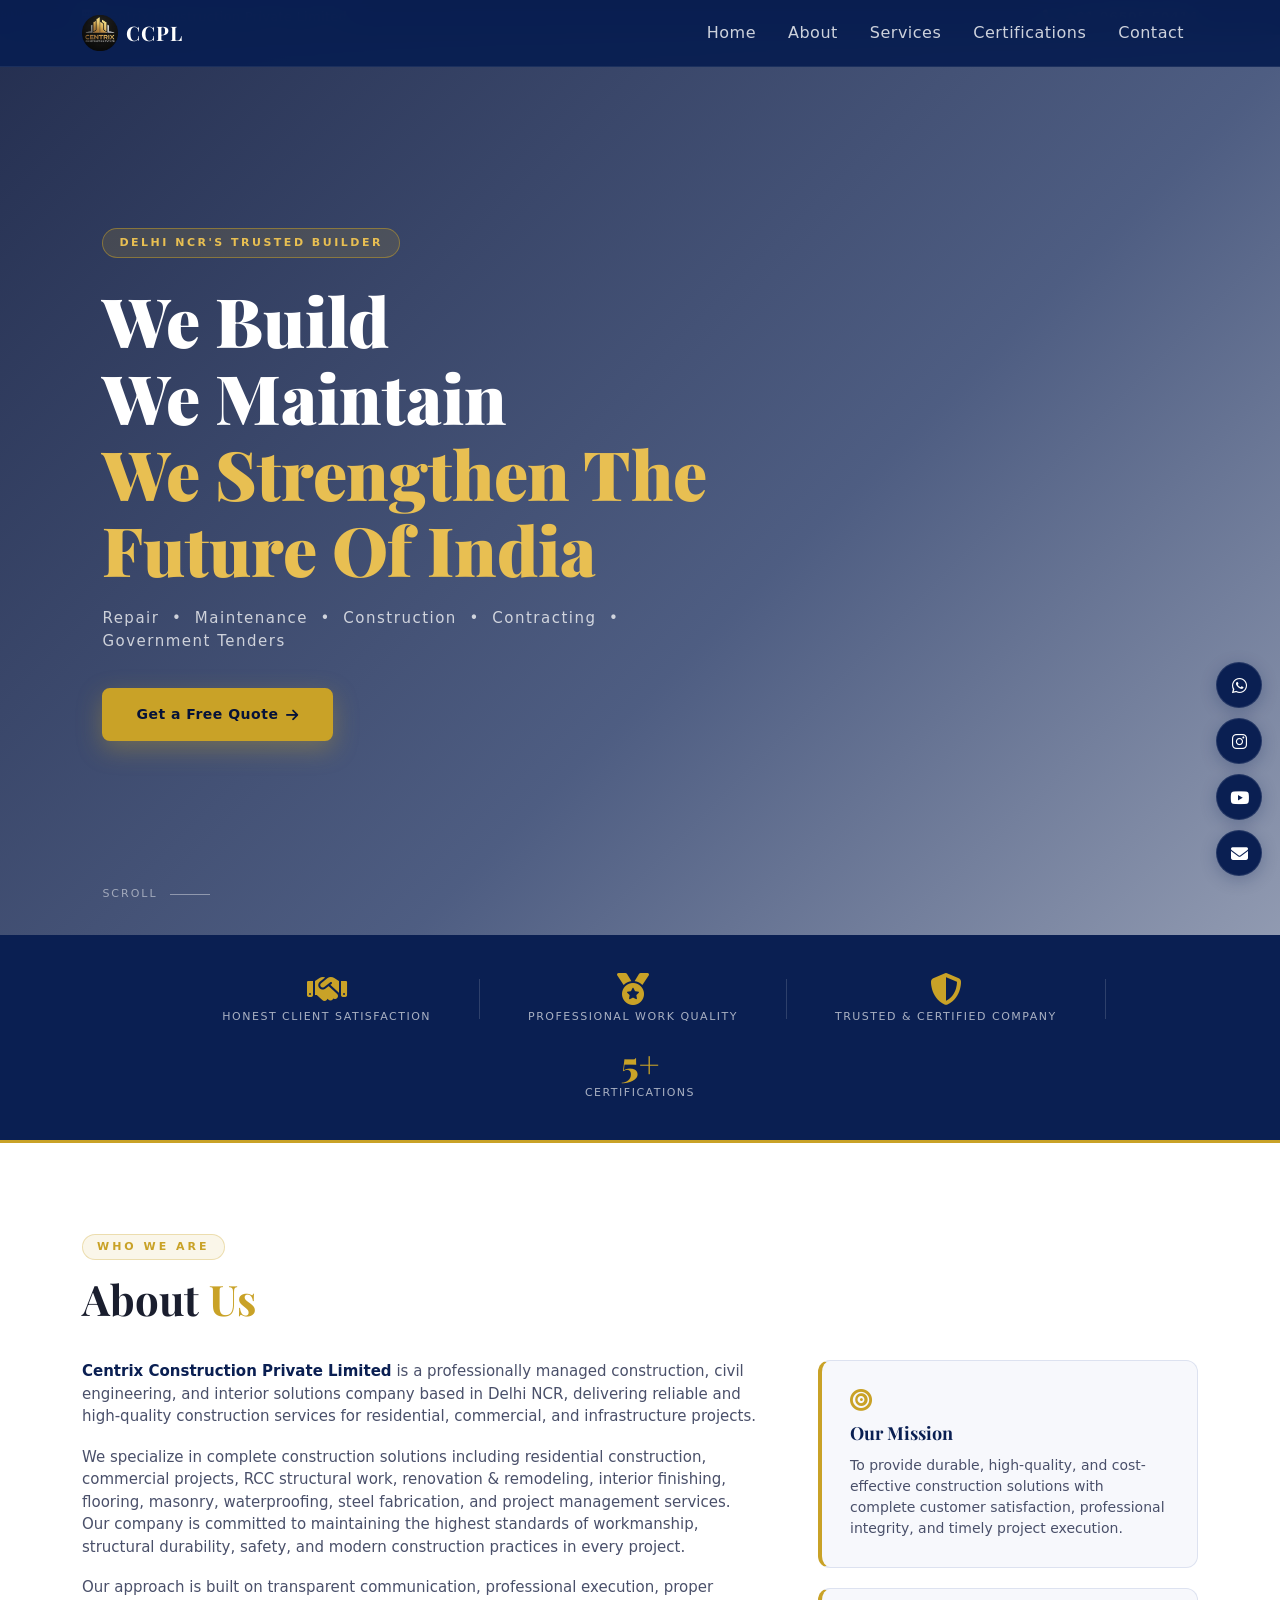
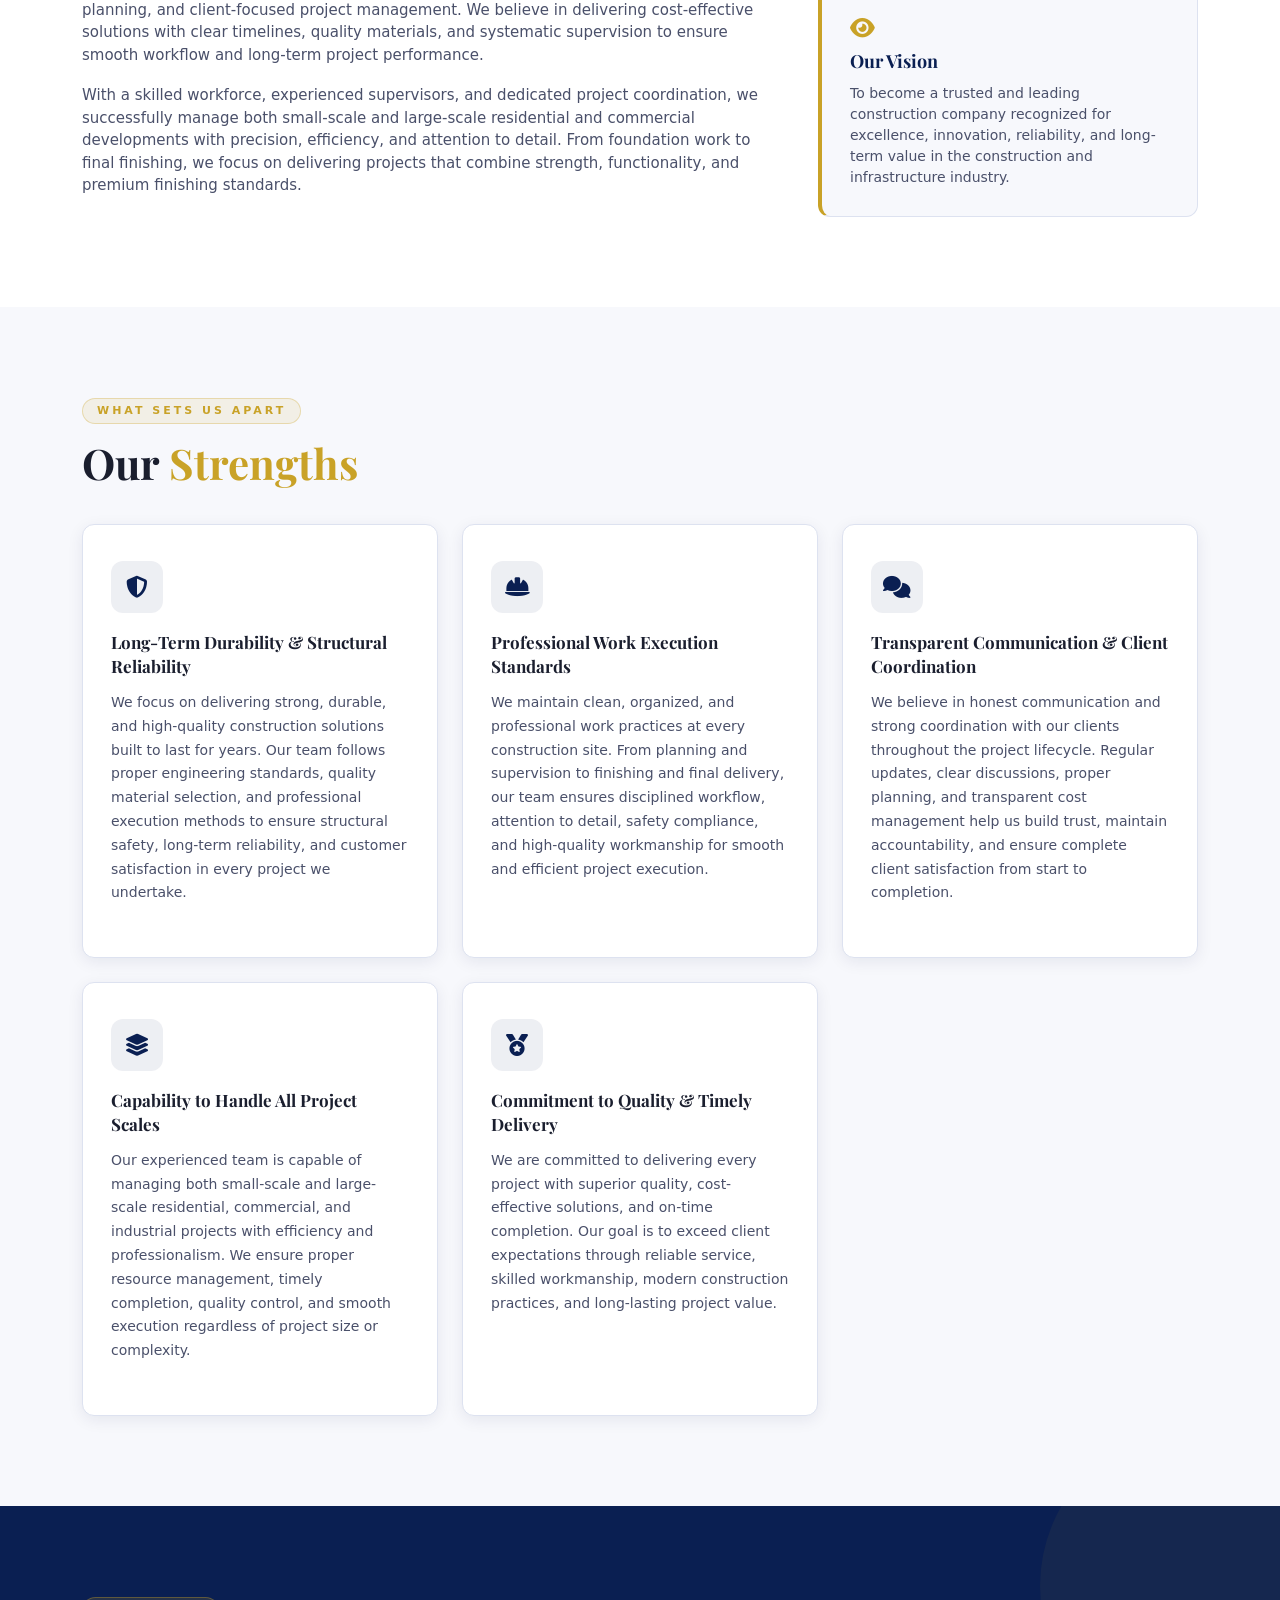
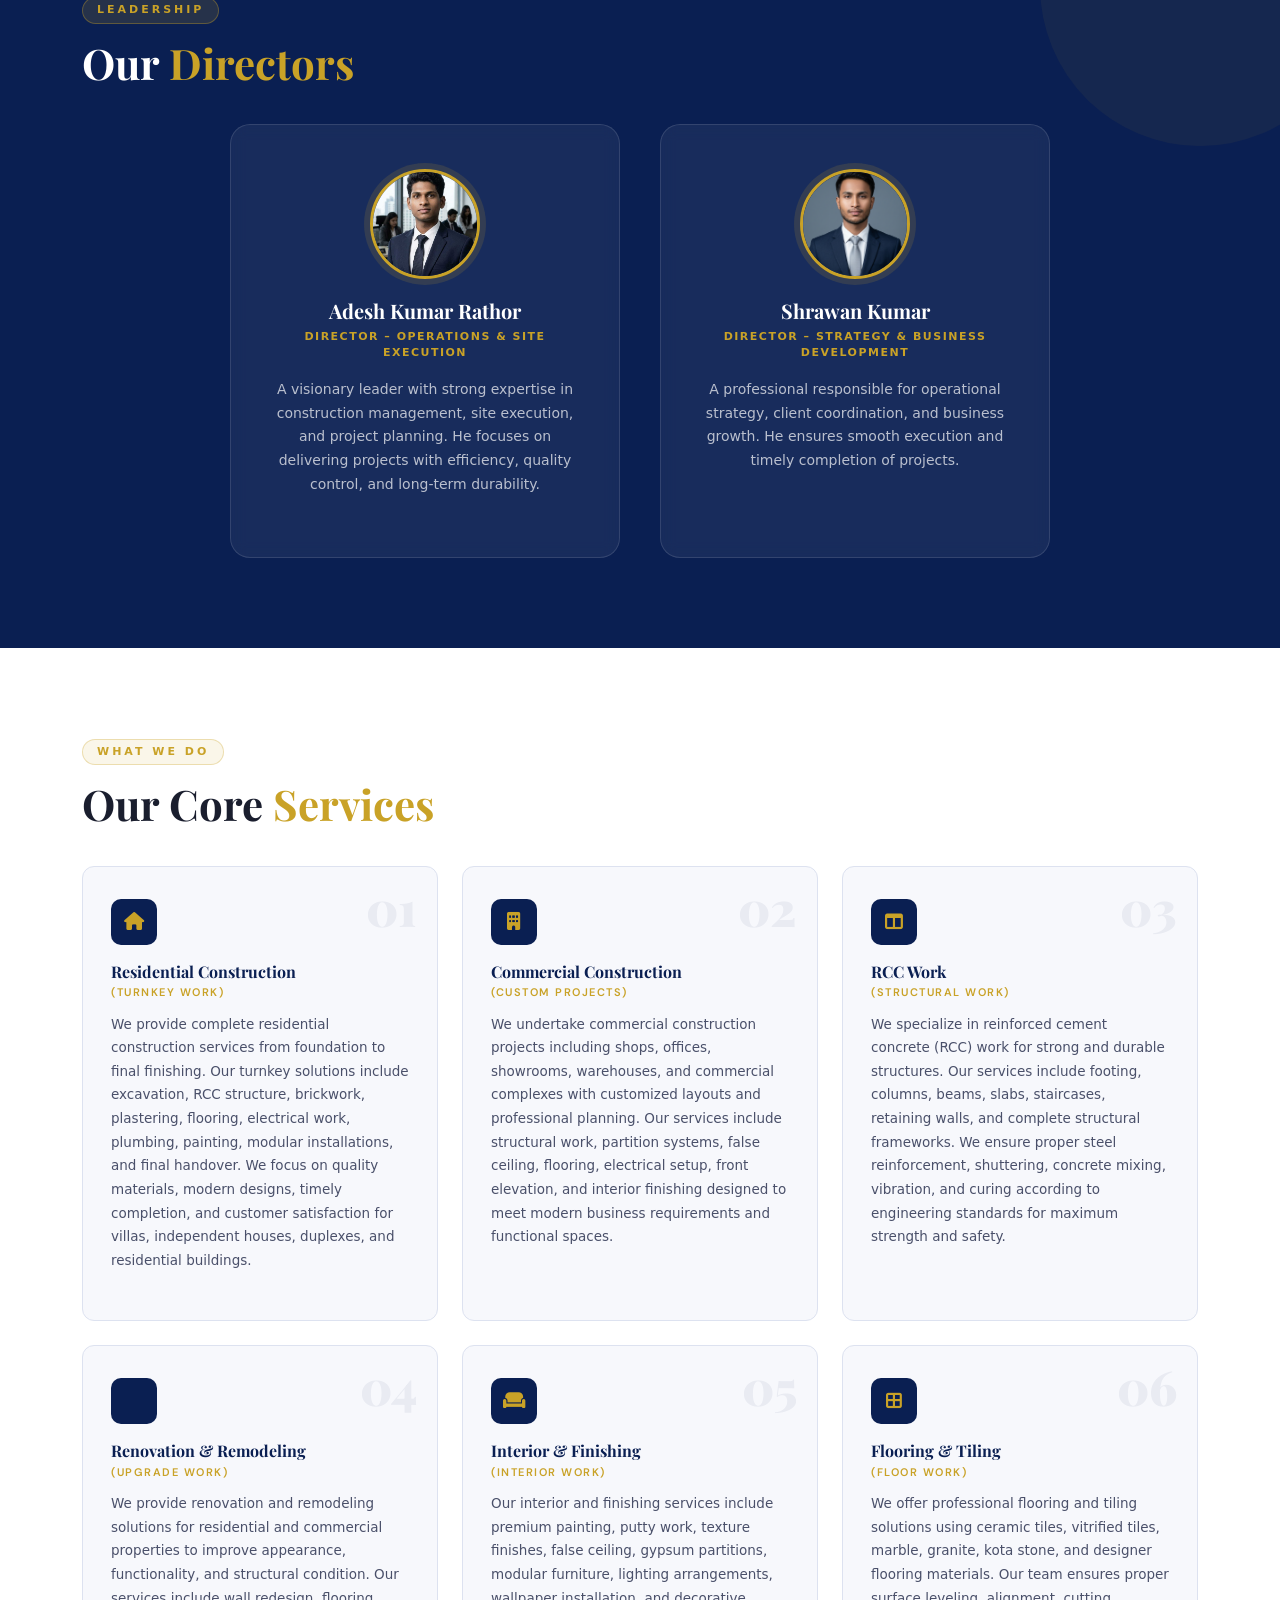
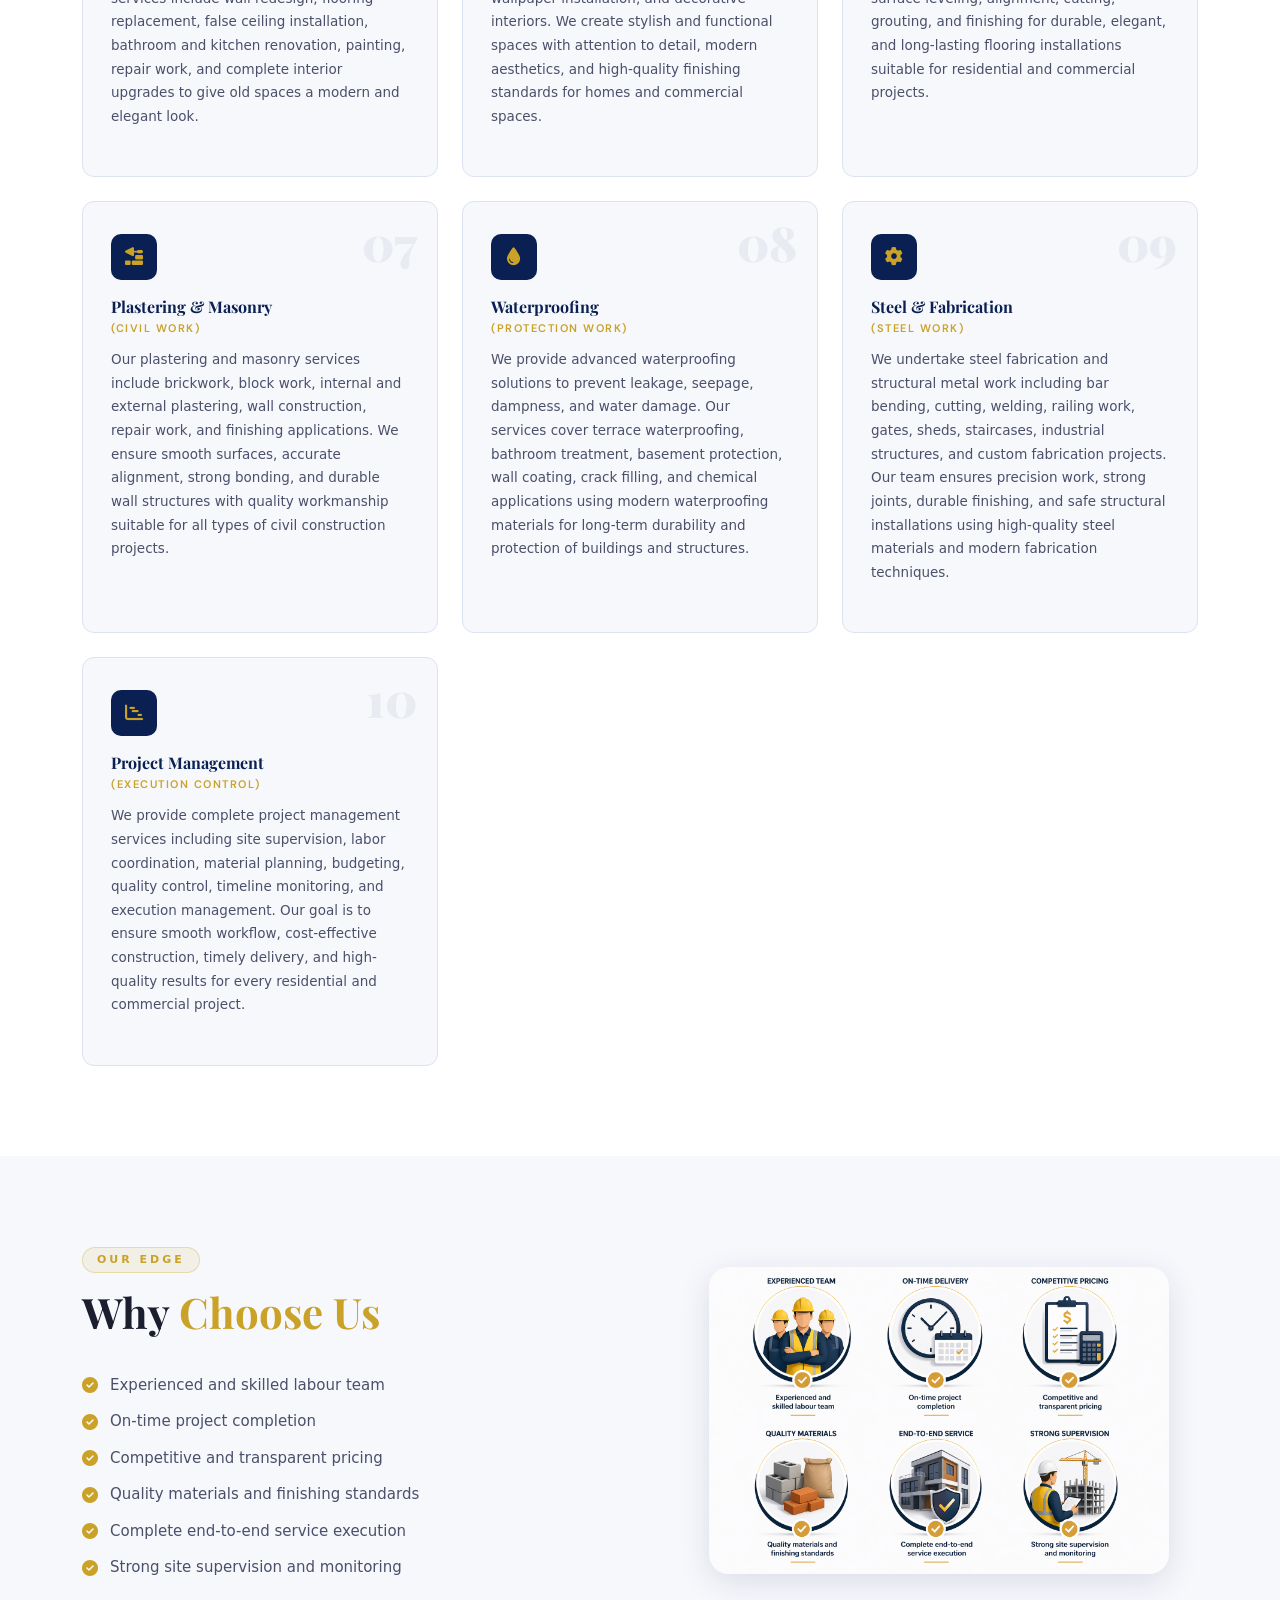
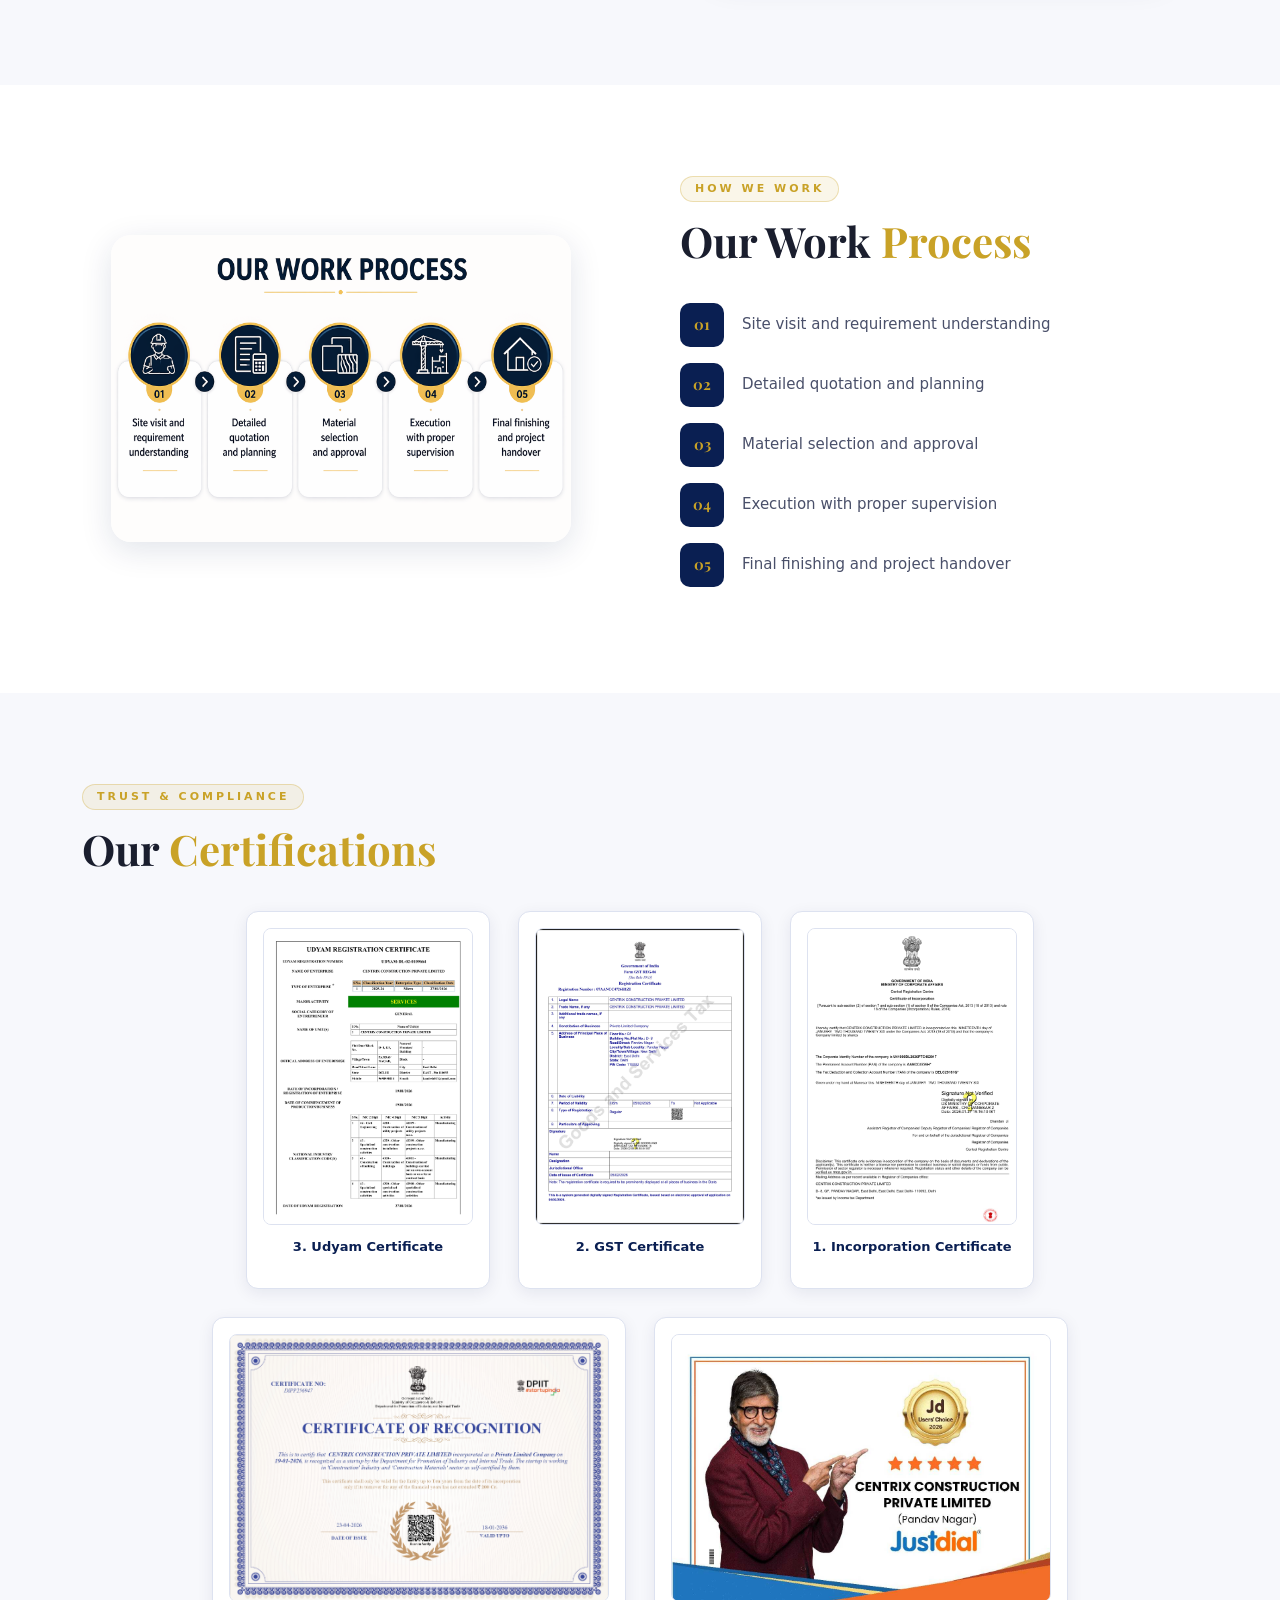
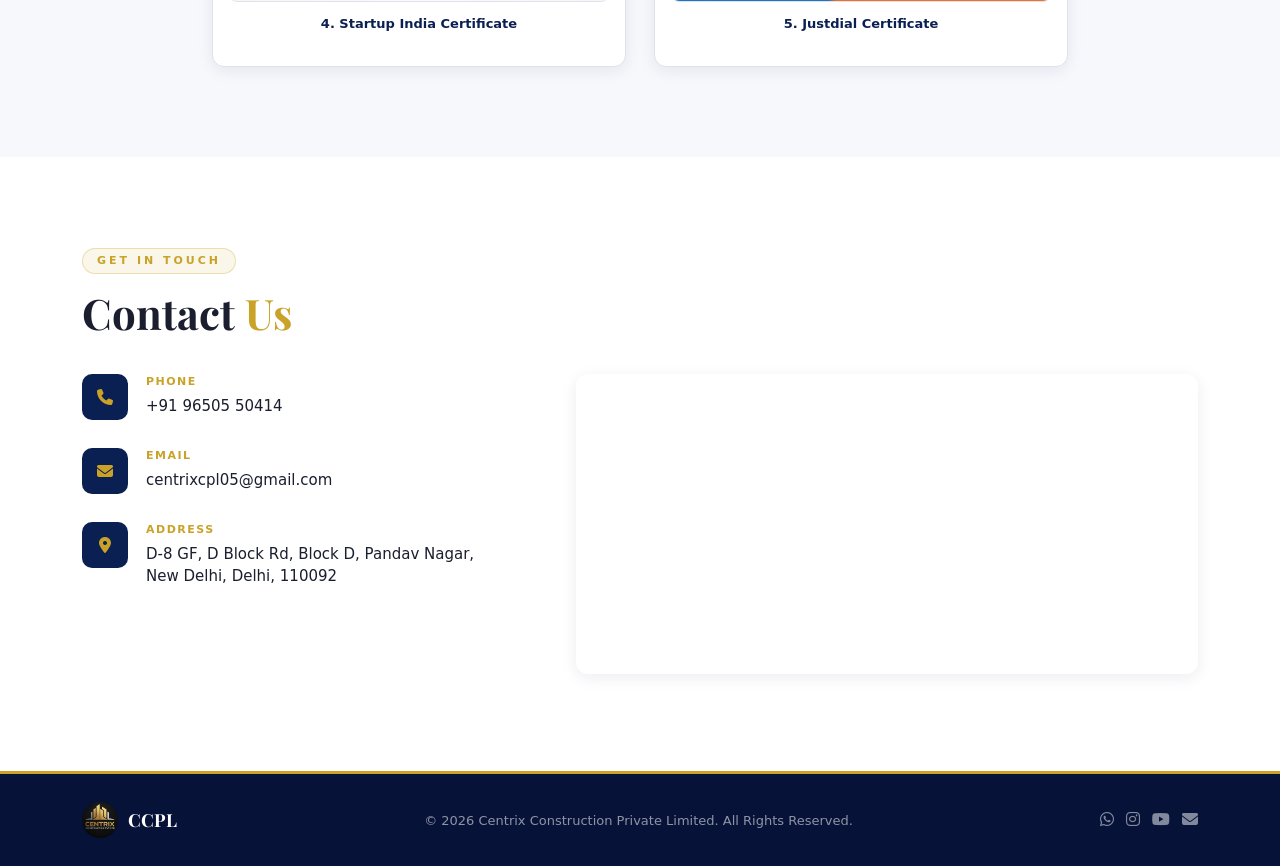
==== commit 35c99caf: "Add files via upload" ====
--- a/index.html
+++ b/index.html
@@ -85,7 +85,7 @@
       <div class="hero-line">We Maintain</div>
       <div class="hero-line accent-line">We Strengthen The Future Of India</div>
     </h1>
-    <p class="hero-sub">Maintenance &nbsp;•&nbsp; Construction &nbsp;•&nbsp; Contracting &nbsp;•&nbsp; Government Tenders</p>
+    <p class="hero-sub">Repair &nbsp;•&nbsp; Maintenance &nbsp;•&nbsp; Construction &nbsp;•&nbsp; Contracting &nbsp;•&nbsp; Government Tenders</p>
     <a href="#contact" class="btn-hero">Get a Free Quote <i class="fa fa-arrow-right ms-2"></i></a>
   </div>
   <div class="hero-scroll-hint">
@@ -99,22 +99,22 @@
   <div class="container">
     <div class="stats-row">
       <div class="stat-item">
-        <span class="stat-number">10+</span>
-        <span class="stat-label">Years Experience</span>
+        <span class="stat-number"><i class="fa fa-handshake"></i></span>
+        <span class="stat-label">Honest Client Satisfaction</span>
       </div>
       <div class="stat-divider"></div>
       <div class="stat-item">
-        <span class="stat-number">500+</span>
-        <span class="stat-label">Projects Delivered</span>
+        <span class="stat-number"><i class="fa fa-medal"></i></span>
+        <span class="stat-label">Professional Work Quality</span>
       </div>
       <div class="stat-divider"></div>
       <div class="stat-item">
-        <span class="stat-number">100%</span>
-        <span class="stat-label">Client Satisfaction</span>
+        <span class="stat-number"><i class="fa fa-shield-halved"></i></span>
+        <span class="stat-label">Trusted & Certified Company</span>
       </div>
       <div class="stat-divider"></div>
       <div class="stat-item">
-        <span class="stat-number">4+</span>
+        <span class="stat-number">5+</span>
         <span class="stat-label">Certifications</span>
       </div>
     </div>
@@ -362,34 +362,35 @@
   <div class="container">
     <div class="section-label">Trust &amp; Compliance</div>
     <h2 class="section-title">Our <span class="gold">Certifications</span></h2>
-    <div class="cert-container">
-
+
+    <!-- Row 1: Portrait A4 — Udyam, GST, Incorporation -->
+    <div class="cert-row cert-row-portrait">
       <div class="cert-card">
-        <img src="images/cert3.jpg" class="cert-img" onclick="openModal(this)" alt="Udyam Certificate">
-        <p>Udyam Certificate</p>
-      </div>
-
+        <img src="images/cert3.jpg" class="cert-img cert-portrait" onclick="openModal(this)" alt="Udyam Certificate">
+        <p>3. Udyam Certificate</p>
+      </div>
       <div class="cert-card">
-        <img src="startup-india.jpg" class="cert-img" onclick="openModal(this)" alt="Startup India Certificate">
-        <p>Startup India Certificate</p>
-      </div>
-
+        <img src="images/cert1.jpg" class="cert-img cert-portrait" onclick="openModal(this)" alt="GST Certificate">
+        <p>2. GST Certificate</p>
+      </div>
       <div class="cert-card">
-        <img src="images/cert1.jpg" class="cert-img" onclick="openModal(this)" alt="GST Certificate">
-        <p>GST Certificate</p>
-      </div>
-
+        <img src="images/cert2.jpg" class="cert-img cert-portrait" onclick="openModal(this)" alt="Incorporation Certificate">
+        <p>1. Incorporation Certificate</p>
+      </div>
+    </div>
+
+    <!-- Row 2: Landscape A4 — Startup India, Justdial -->
+    <div class="cert-row cert-row-landscape">
       <div class="cert-card">
-        <img src="images/cert2.jpg" class="cert-img" onclick="openModal(this)" alt="Incorporation Certificate">
-        <p>Incorporation Certificate</p>
-      </div>
-
+        <img src="startup-india.jpg" class="cert-img cert-landscape" onclick="openModal(this)" alt="Startup India Certificate">
+        <p>4. Startup India Certificate</p>
+      </div>
       <div class="cert-card">
-        <img src="justdial.jpg" class="cert-img" onclick="openModal(this)" alt="Justdial Certificate">
-        <p>Justdial Certificate</p>
-      </div>
-
-    </div>
+        <img src="justdial.jpg" class="cert-img cert-landscape" onclick="openModal(this)" alt="Justdial Certificate">
+        <p>5. Justdial Certificate</p>
+      </div>
+    </div>
+
   </div>
 
   <!-- Modal -->
--- a/style.css
+++ b/style.css
@@ -295,6 +295,14 @@
   font-weight: 900;
   color: var(--gold);
   line-height: 1;
+  display: flex;
+  align-items: center;
+  justify-content: center;
+}
+
+.stat-number i {
+  font-size: 32px;
+  color: var(--gold);
 }
 
 .stat-label {
@@ -719,21 +727,28 @@
   background: var(--off-white);
 }
 
-.cert-container {
+/* Row wrappers */
+.cert-row {
   display: flex;
   justify-content: center;
-  gap: 24px;
+  gap: 28px;
   flex-wrap: wrap;
-}
-
+  margin-bottom: 28px;
+}
+
+.cert-row:last-child {
+  margin-bottom: 0;
+}
+
+/* Card shell */
 .cert-card {
-  width: 240px;
   text-align: center;
   background: var(--white);
   border: 1px solid var(--border);
   border-radius: var(--radius);
   padding: 16px;
   box-shadow: var(--shadow-sm);
+  transition: all 0.3s ease;
 }
 
 .cert-card:hover {
@@ -741,16 +756,35 @@
   transform: translateY(-6px);
 }
 
-.cert-img {
-  width: 100%;
-  height: 160px;
+/* Portrait A4 proportions ≈ 1:1.414 */
+.cert-portrait {
+  width: 210px;
+  height: 297px;
   object-fit: cover;
   border-radius: 8px;
   cursor: pointer;
   border: 1px solid var(--border);
-}
-
-.cert-img:hover {
+  display: block;
+  transition: transform 0.3s ease;
+}
+
+.cert-portrait:hover {
+  transform: scale(1.03);
+}
+
+/* Landscape A4 proportions ≈ 1.414:1 */
+.cert-landscape {
+  width: 380px;
+  height: 268px;
+  object-fit: cover;
+  border-radius: 8px;
+  cursor: pointer;
+  border: 1px solid var(--border);
+  display: block;
+  transition: transform 0.3s ease;
+}
+
+.cert-landscape:hover {
   transform: scale(1.03);
 }
 
@@ -1018,17 +1052,21 @@
   .hero-content {
     padding: 0 6%;
   }
-  .cert-container {
-    gap: 16px;
-  }
-  .cert-card {
-    width: calc(50% - 8px);
-  }
 }
 
 @media (max-width: 480px) {
   .cert-card {
     width: 100%;
+  }
+  .cert-portrait {
+    width: 100%;
+    height: auto;
+    aspect-ratio: 1 / 1.414;
+  }
+  .cert-landscape {
+    width: 100%;
+    height: auto;
+    aspect-ratio: 1.414 / 1;
   }
   .floating-banner {
     font-size: 11px;
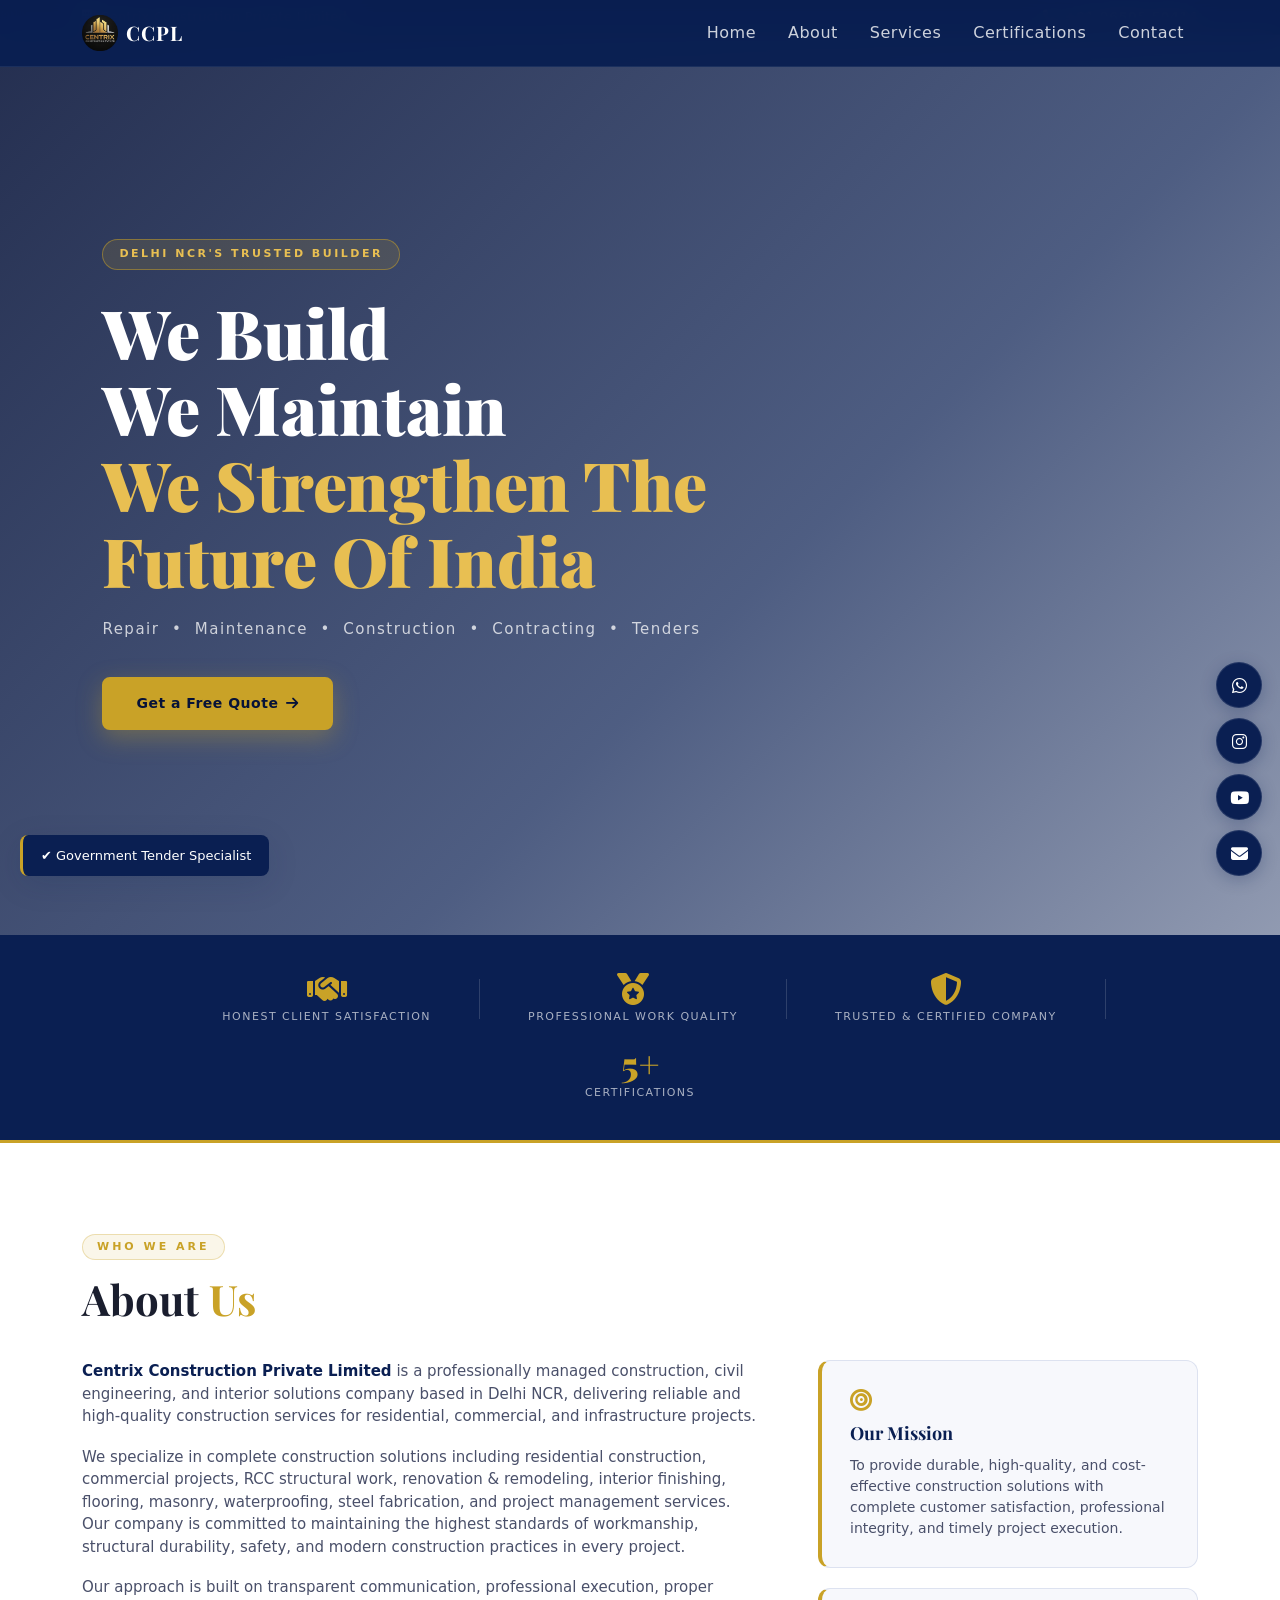
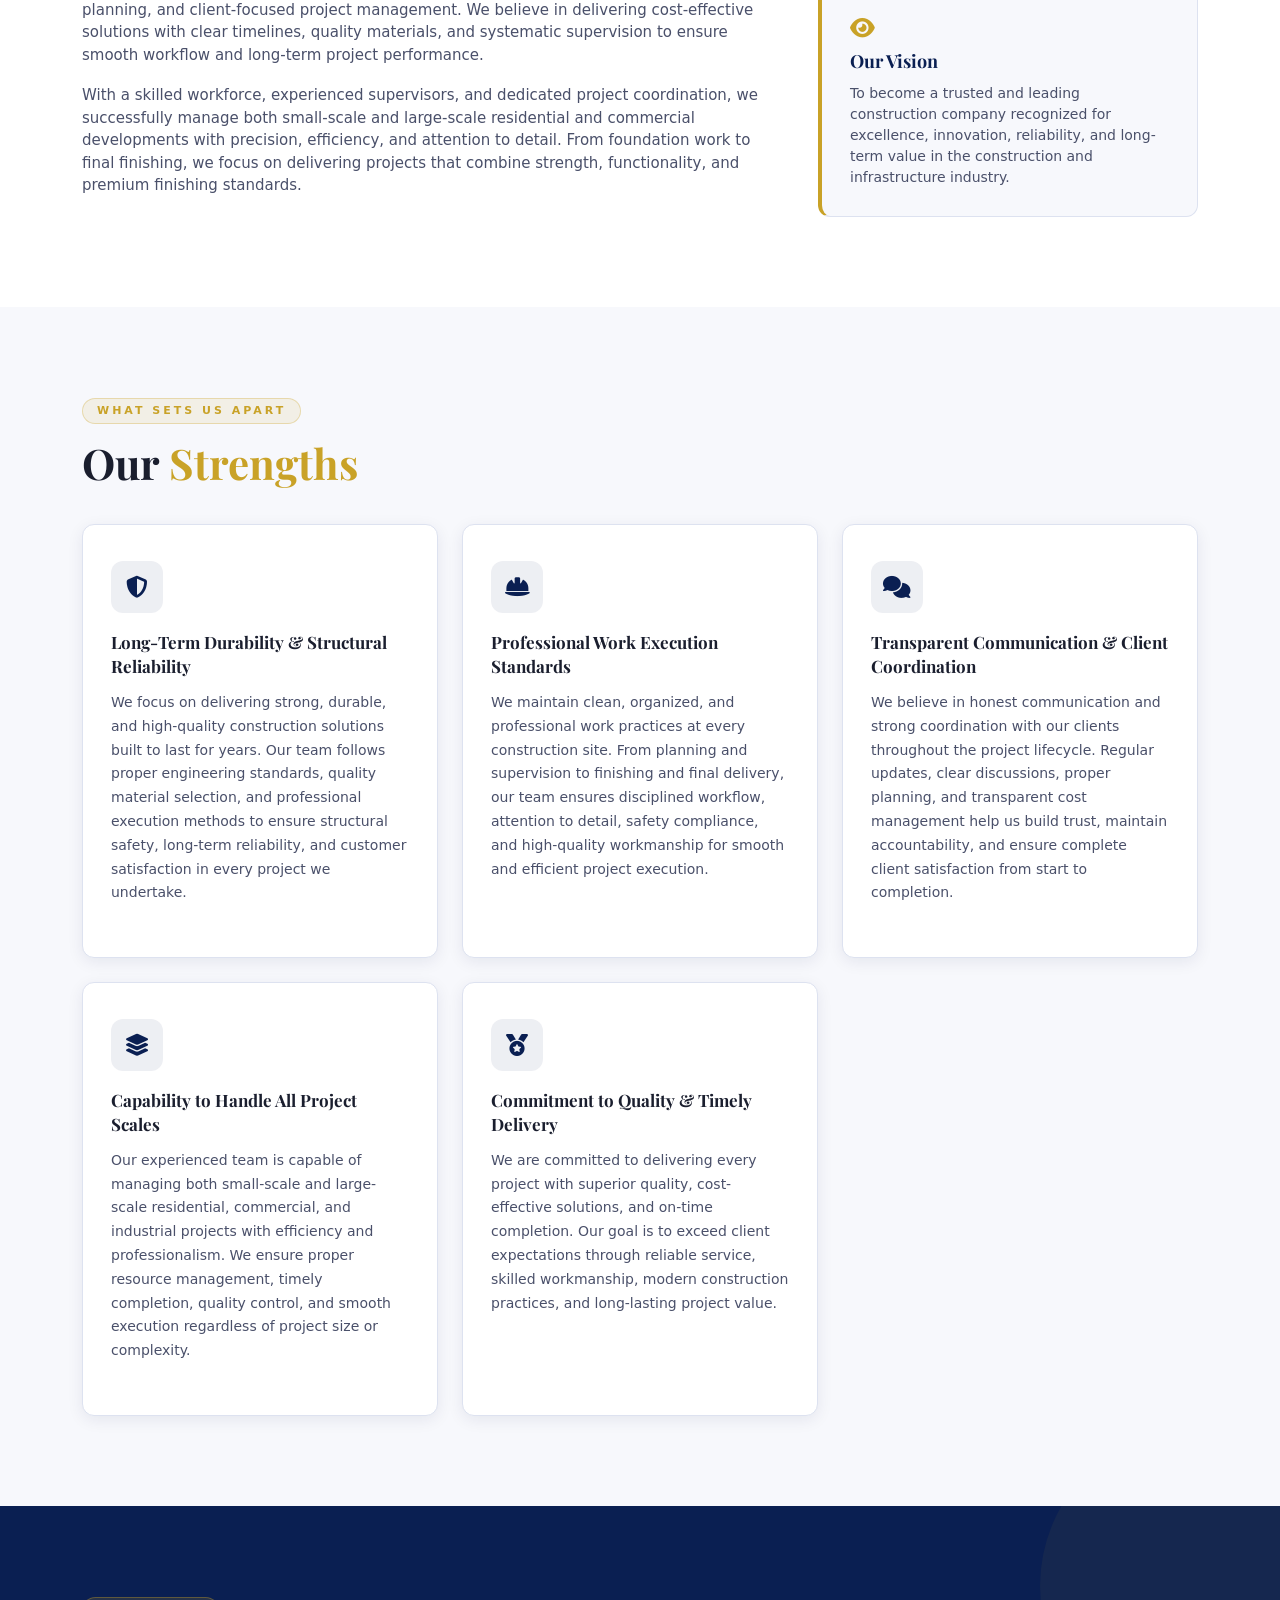
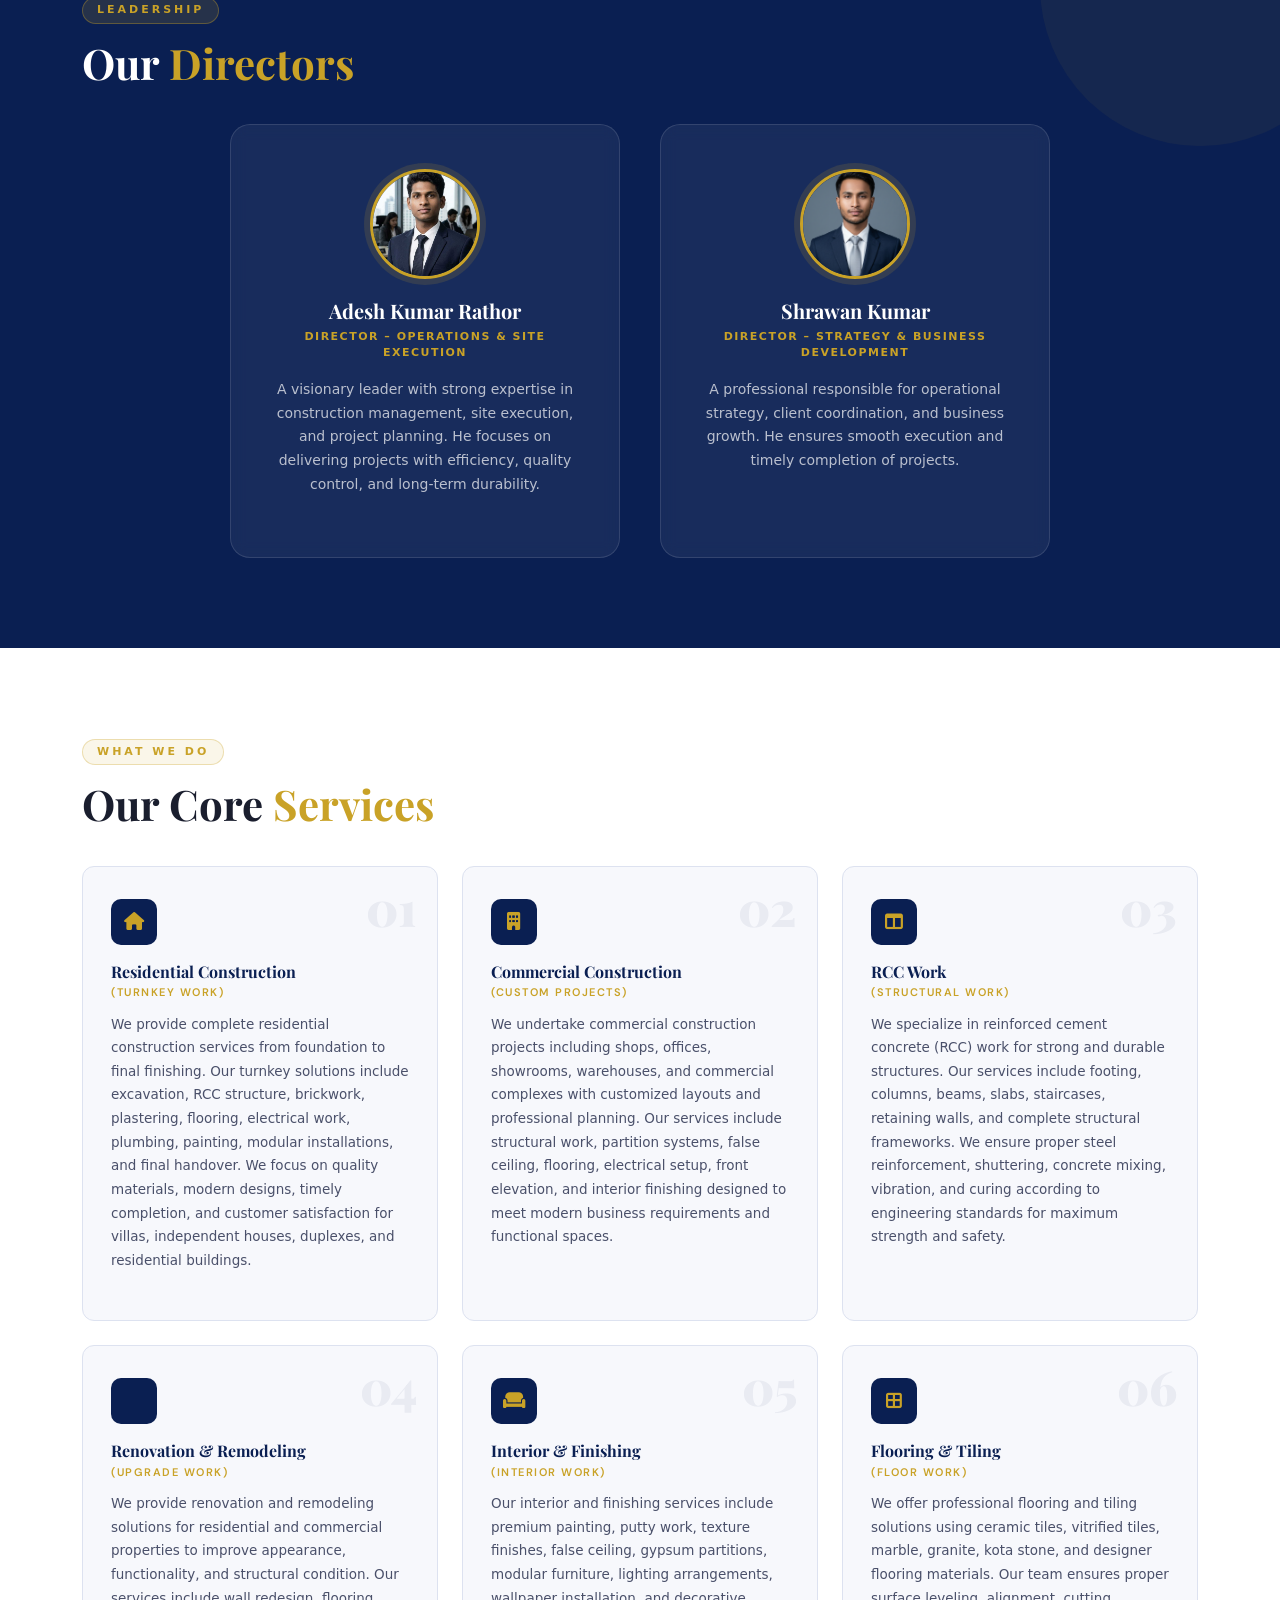
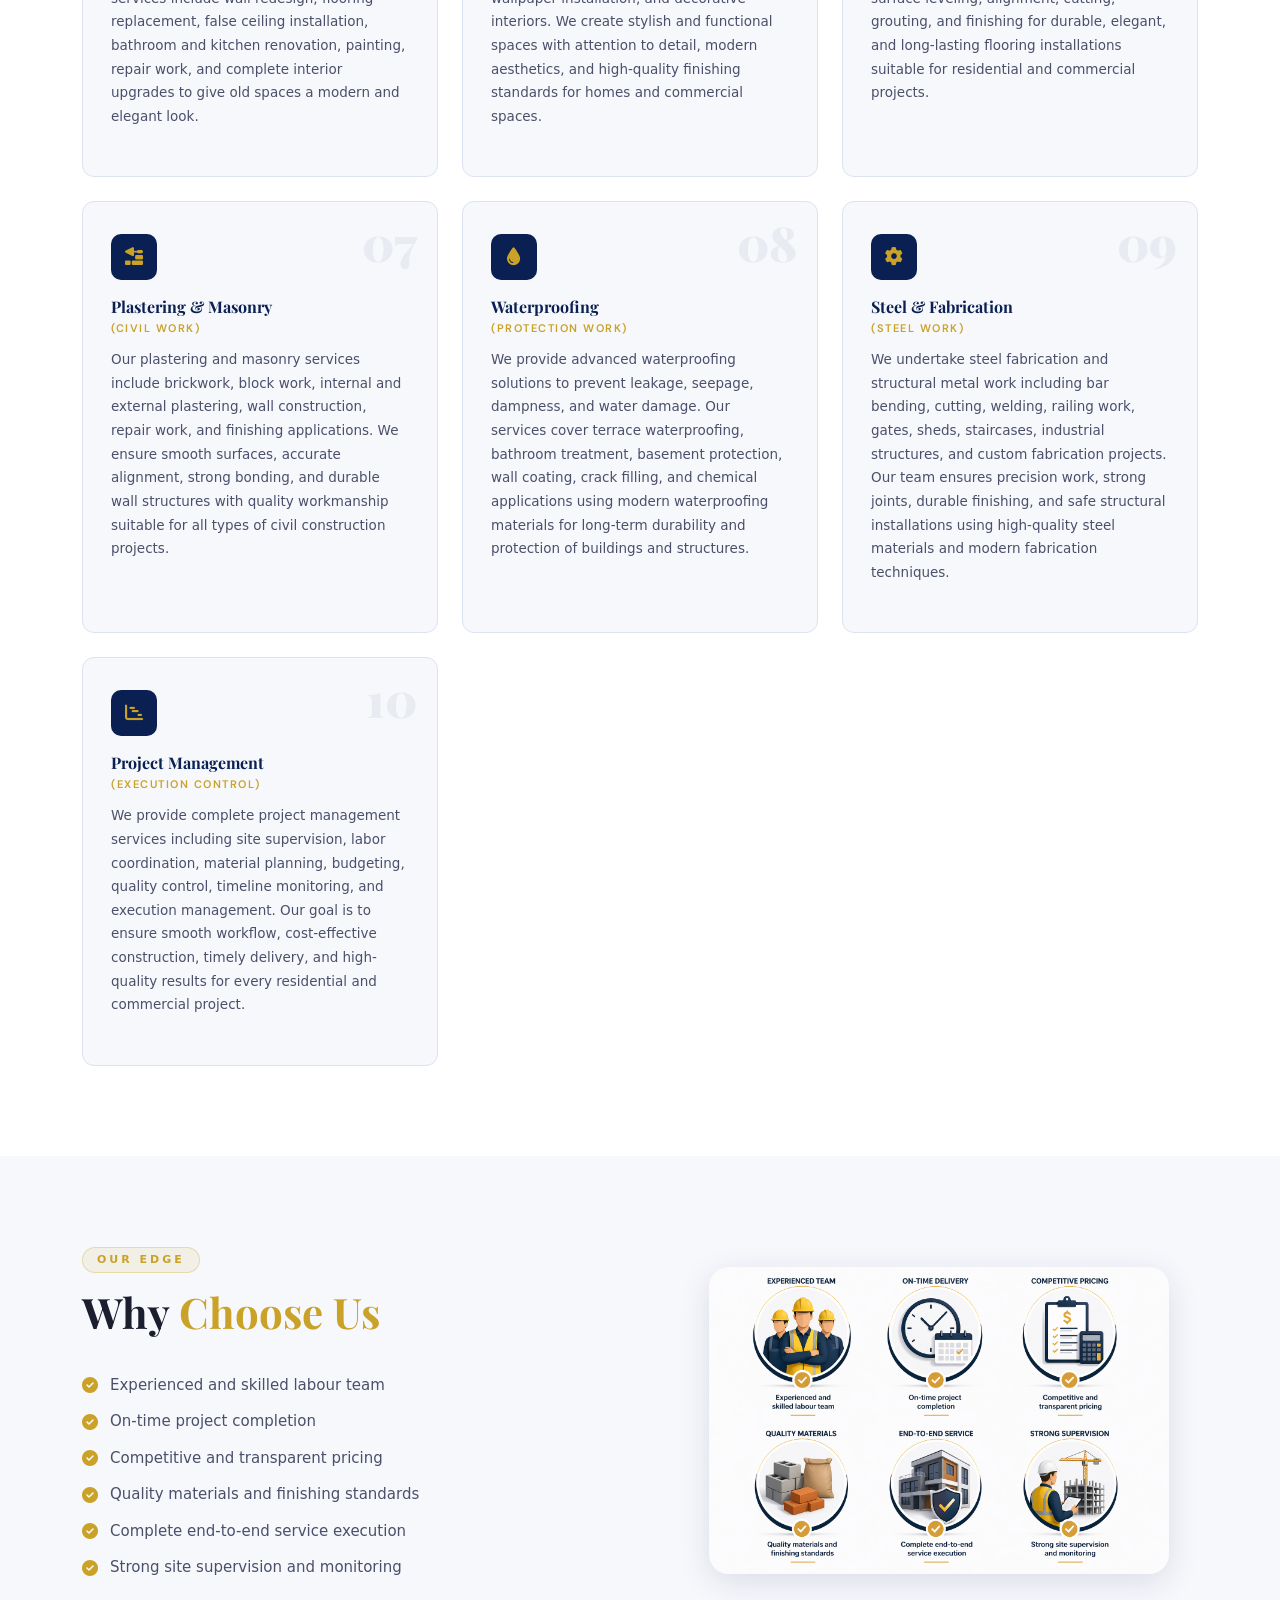
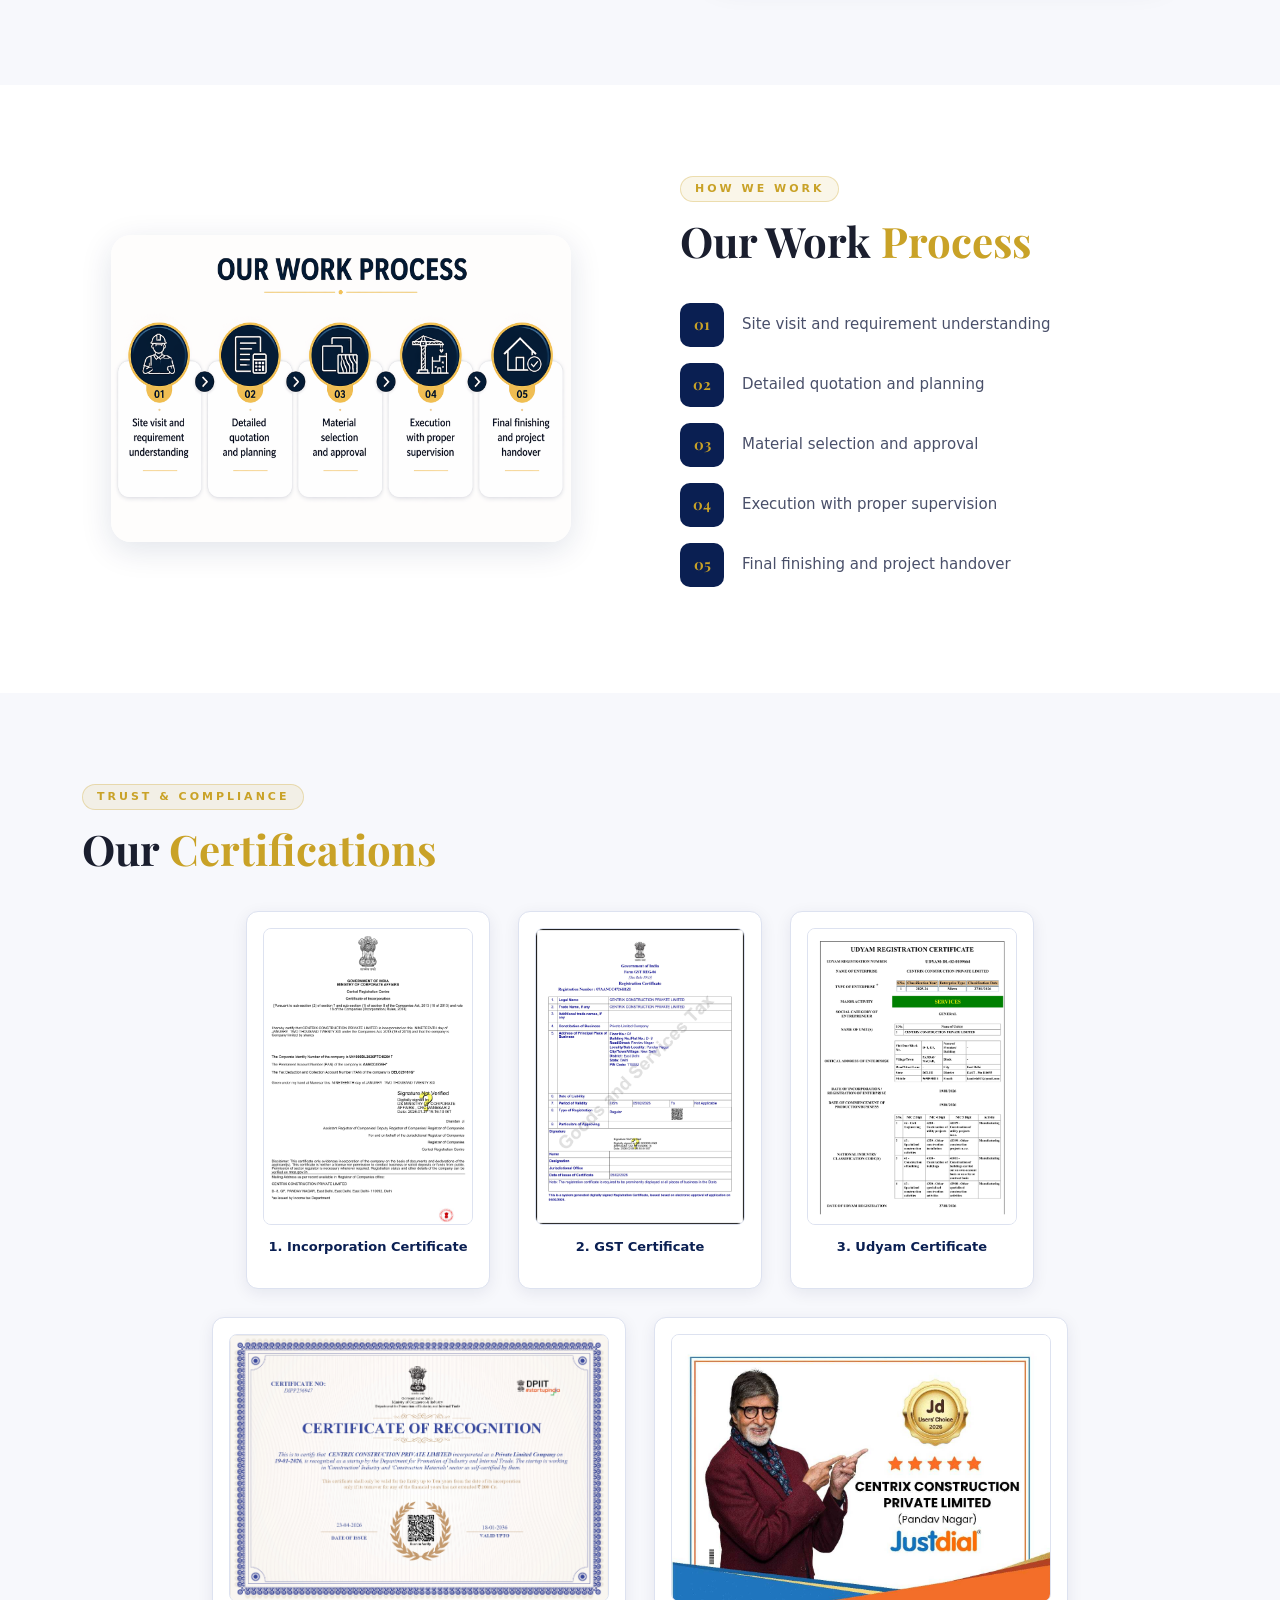
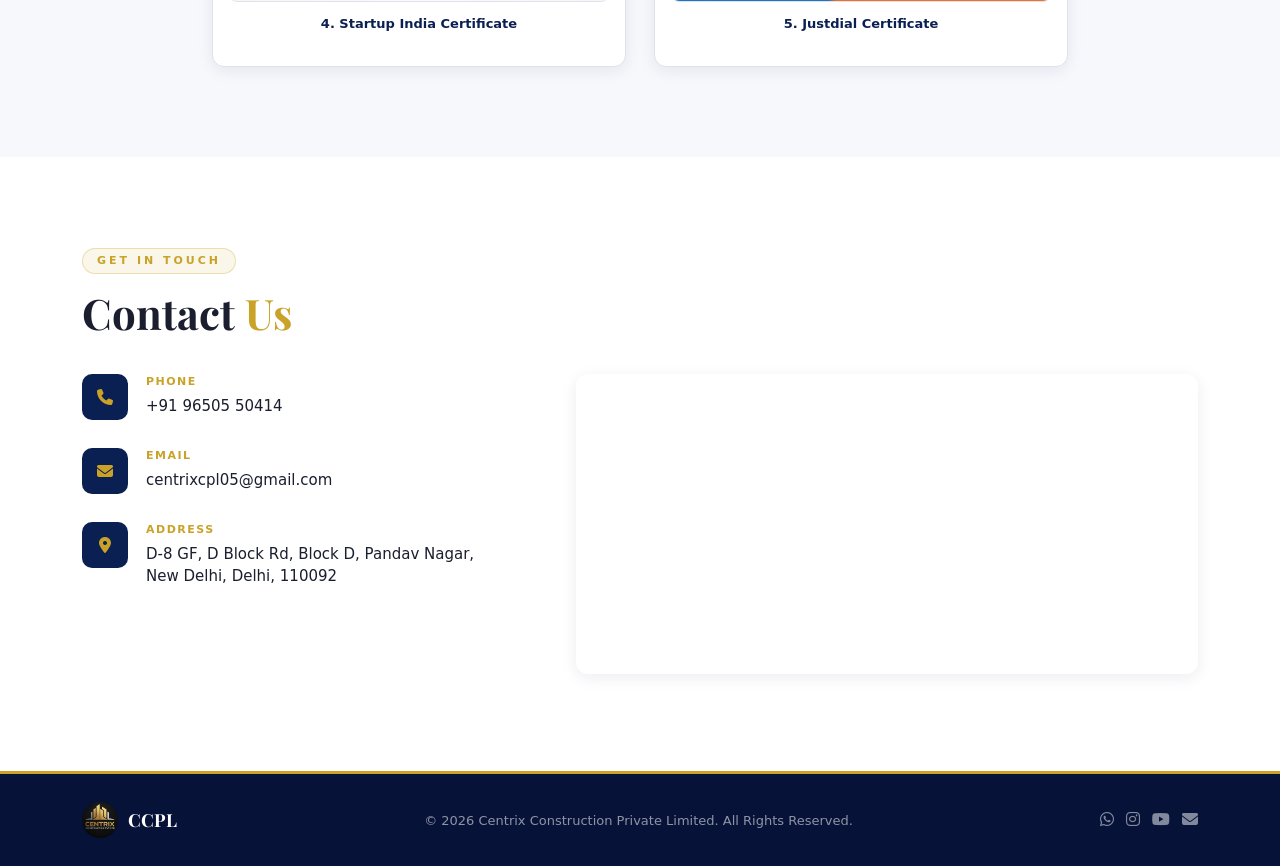
==== commit 6973a651: "Update index.html" ====
--- a/index.html
+++ b/index.html
@@ -85,12 +85,8 @@
       <div class="hero-line">We Maintain</div>
       <div class="hero-line accent-line">We Strengthen The Future Of India</div>
     </h1>
-    <p class="hero-sub">Repair &nbsp;•&nbsp; Maintenance &nbsp;•&nbsp; Construction &nbsp;•&nbsp; Contracting &nbsp;•&nbsp; Government Tenders</p>
+    <p class="hero-sub">Repair &nbsp;•&nbsp; Maintenance &nbsp;•&nbsp; Construction &nbsp;•&nbsp; Contracting &nbsp;•&nbsp; Tenders</p>
     <a href="#contact" class="btn-hero">Get a Free Quote <i class="fa fa-arrow-right ms-2"></i></a>
-  </div>
-  <div class="hero-scroll-hint">
-    <span>Scroll</span>
-    <div class="scroll-line"></div>
   </div>
 </section>
 
@@ -366,16 +362,16 @@
     <!-- Row 1: Portrait A4 — Udyam, GST, Incorporation -->
     <div class="cert-row cert-row-portrait">
       <div class="cert-card">
-        <img src="images/cert3.jpg" class="cert-img cert-portrait" onclick="openModal(this)" alt="Udyam Certificate">
-        <p>3. Udyam Certificate</p>
+        <img src="images/cert2.jpg" class="cert-img cert-portrait" onclick="openModal(this)" alt="Incorporation Certificate">
+        <p>1. Incorporation Certificate</p>
       </div>
       <div class="cert-card">
         <img src="images/cert1.jpg" class="cert-img cert-portrait" onclick="openModal(this)" alt="GST Certificate">
         <p>2. GST Certificate</p>
       </div>
       <div class="cert-card">
-        <img src="images/cert2.jpg" class="cert-img cert-portrait" onclick="openModal(this)" alt="Incorporation Certificate">
-        <p>1. Incorporation Certificate</p>
+        <img src="images/cert3.jpg" class="cert-img cert-portrait" onclick="openModal(this)" alt="Udyam Certificate">
+        <p>3. Udyam Certificate</p>
       </div>
     </div>
 
